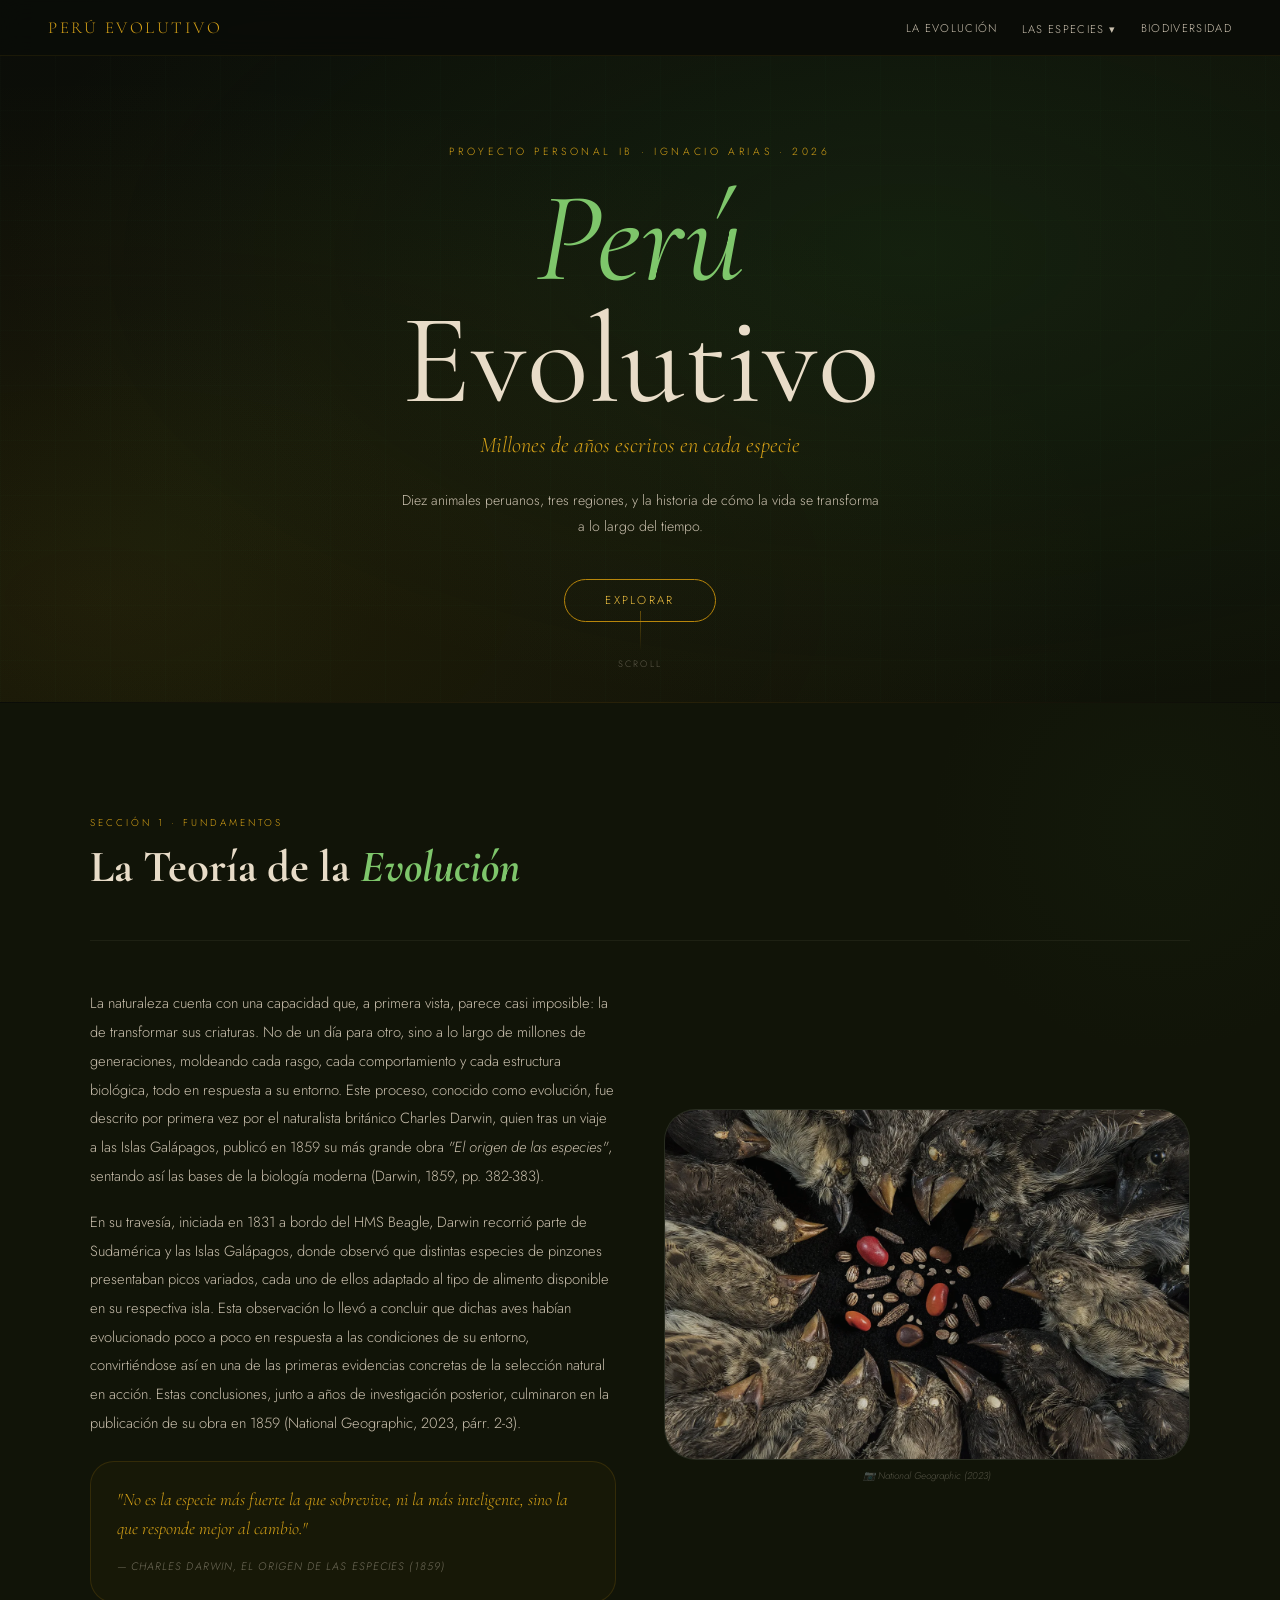
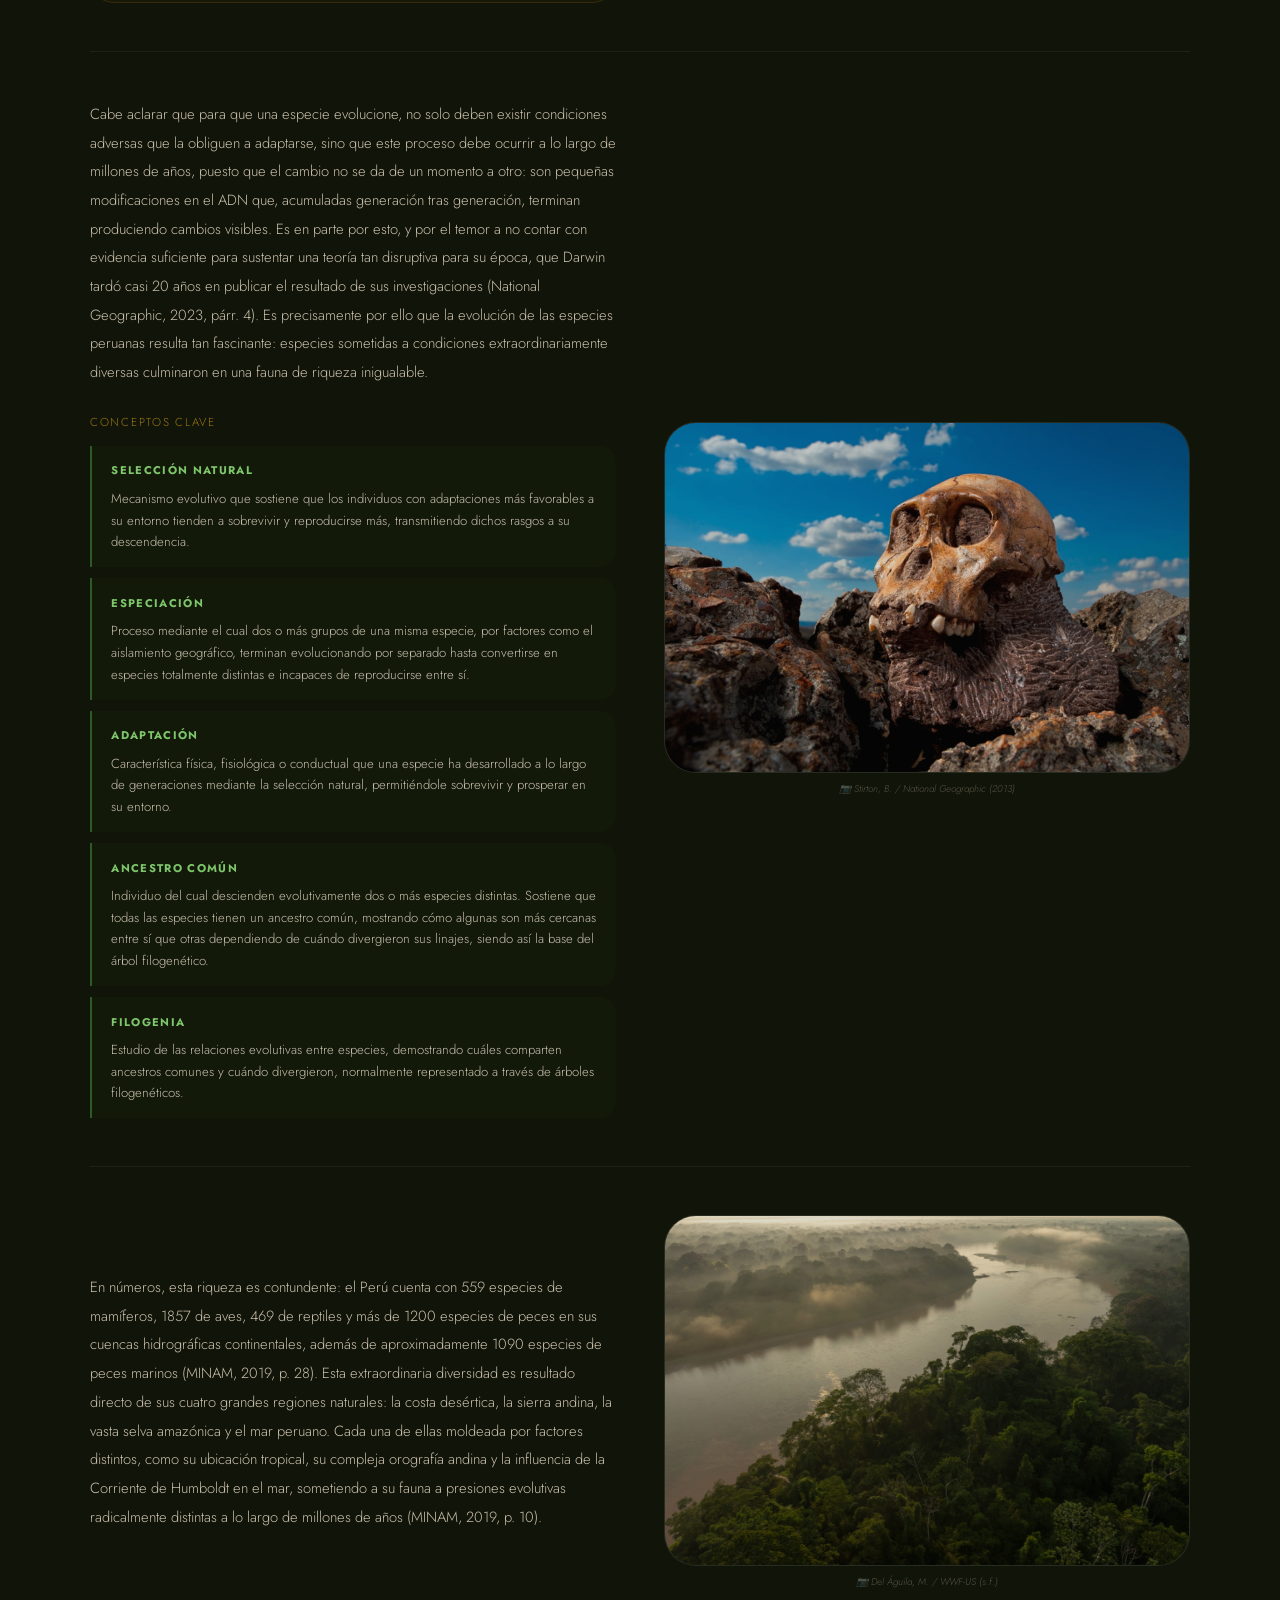
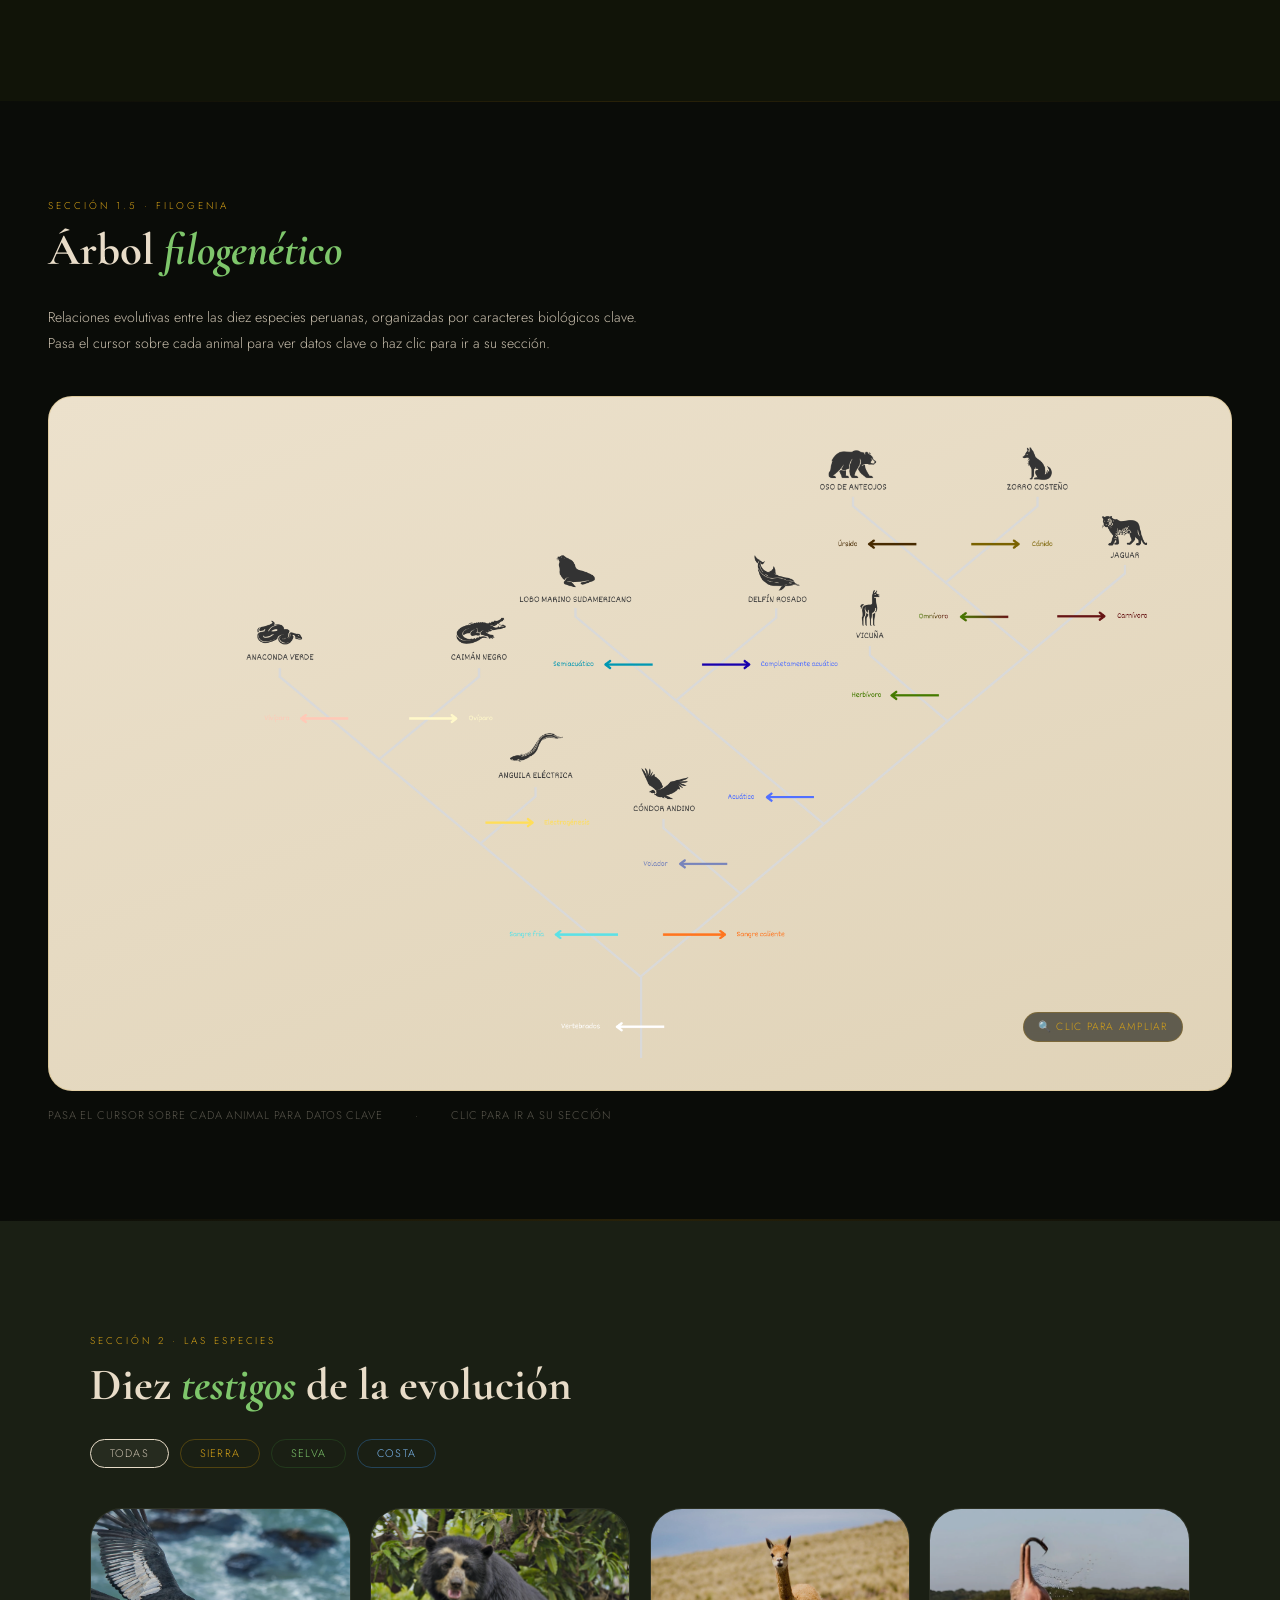
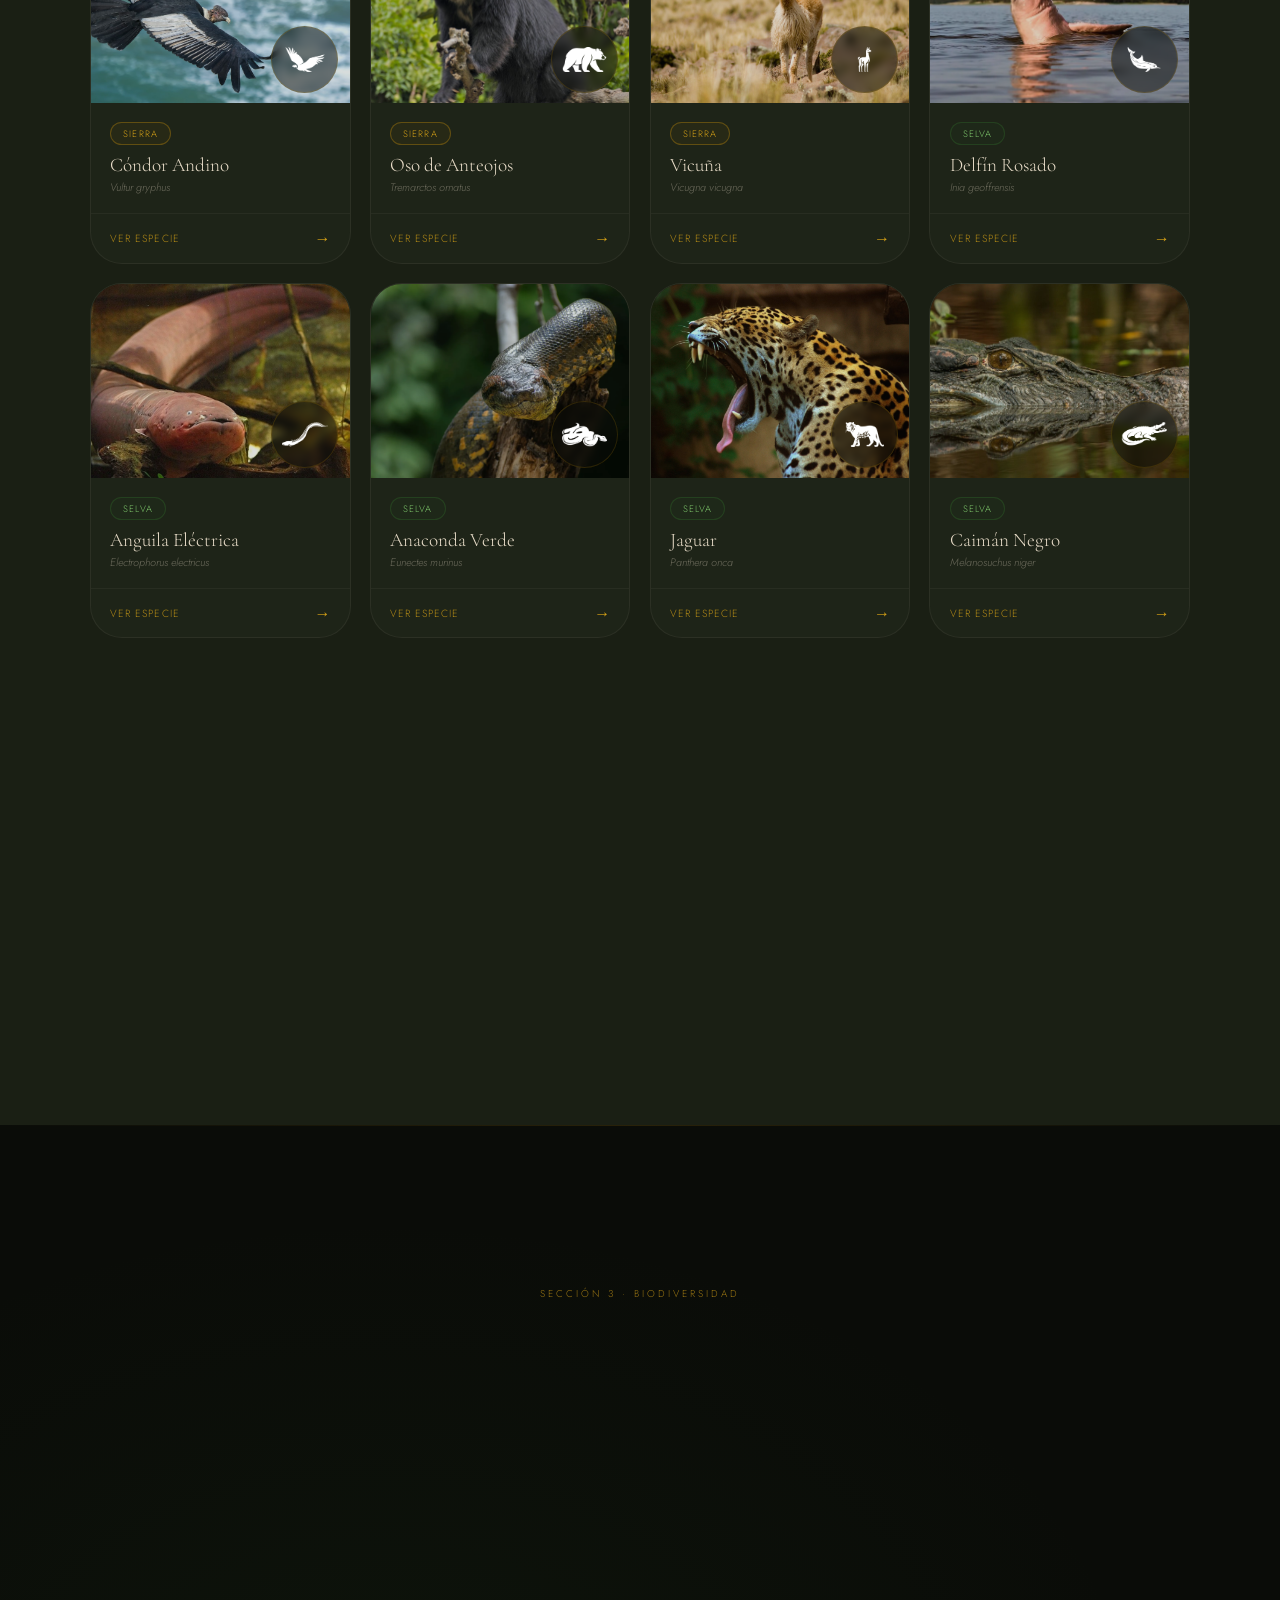
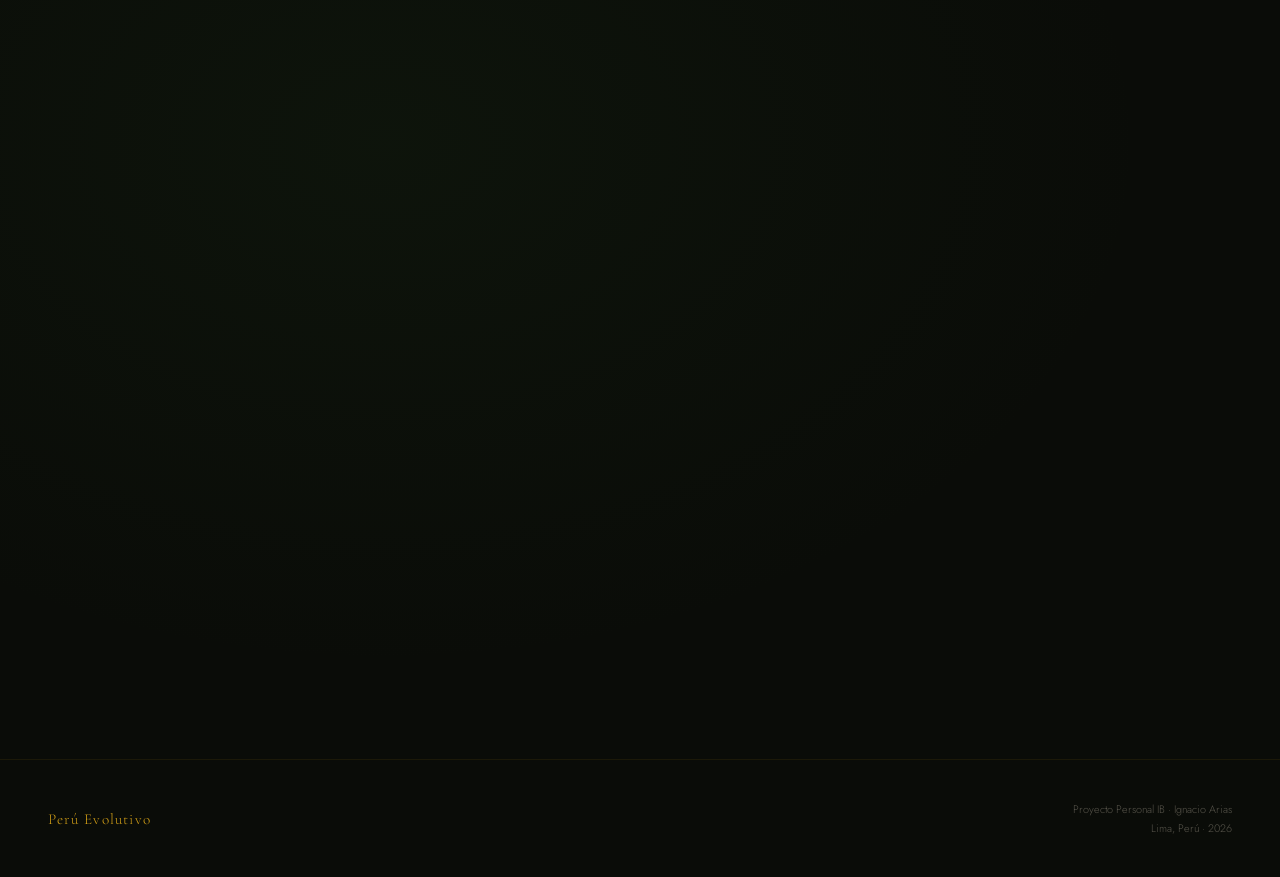
==== index.html @ b7250983 "Add files via upload" ====
<!DOCTYPE html>
<html lang="es">
<head>
<meta charset="UTF-8">
<meta name="viewport" content="width=device-width, initial-scale=1.0">
<title>Perú Evolutivo</title>
<link href="https://fonts.googleapis.com/css2?family=Cormorant+Garamond:ital,wght@0,400;0,600;1,400&family=Jost:wght@300;400;500&display=swap" rel="stylesheet">
<link rel="stylesheet" href="style.css">
<style>

/* ── HERO ── */
.hero{min-height:78vh;display:flex;flex-direction:column;align-items:center;justify-content:center;text-align:center;position:relative;overflow:hidden;padding:9rem 2rem 5rem}
.hero-bg-parallax{position:absolute;inset:-20%;background:
  radial-gradient(ellipse at 65% 40%,rgba(45,90,39,0.22) 0%,transparent 55%),
  radial-gradient(ellipse at 20% 75%,rgba(184,134,11,0.1) 0%,transparent 50%),
  linear-gradient(160deg,var(--negro) 0%,var(--carbon) 100%)}
.hero-grid{position:absolute;inset:0;background-image:linear-gradient(rgba(45,90,39,0.04) 1px,transparent 1px),linear-gradient(90deg,rgba(45,90,39,0.04) 1px,transparent 1px);background-size:55px 55px}
/* Blob decorativo */
.hero-blob{position:absolute;bottom:-5rem;left:-5rem;width:500px;height:500px;background:radial-gradient(circle,rgba(45,90,39,0.07),transparent 65%);border-radius:50%;pointer-events:none}
.hero-eyebrow{position:relative;font-size:0.65rem;letter-spacing:0.35em;text-transform:uppercase;color:var(--dorado-claro);margin-bottom:1.2rem;opacity:0;animation:heroFadeUp 0.9s 0.2s cubic-bezier(.16,1,.3,1) forwards}
.hero-title{position:relative;font-family:'Cormorant Garamond',serif;font-size:clamp(4rem,10vw,8rem);line-height:0.95;color:var(--crema);margin-bottom:0.6rem;font-weight:400;opacity:0;animation:heroFadeUp 0.9s 0.35s cubic-bezier(.16,1,.3,1) forwards}
.hero-title em{color:var(--verde-brillo);font-style:italic}
.hero-subtitle{position:relative;font-family:'Cormorant Garamond',serif;font-size:clamp(1rem,2vw,1.4rem);color:var(--dorado-claro);font-style:italic;margin-bottom:1.8rem;opacity:0;animation:heroFadeUp 0.9s 0.5s cubic-bezier(.16,1,.3,1) forwards}
.hero-desc{position:relative;max-width:480px;font-size:0.88rem;line-height:1.85;color:var(--humo);margin-bottom:2.5rem;opacity:0;animation:heroFadeUp 0.9s 0.65s cubic-bezier(.16,1,.3,1) forwards}
.hero-cta{position:relative;display:inline-block;padding:0.8rem 2.5rem;border:1px solid var(--dorado);color:var(--dorado-brillo);font-size:0.72rem;letter-spacing:0.2em;text-transform:uppercase;background:transparent;transition:all 0.4s cubic-bezier(.16,1,.3,1);text-decoration:none;border-radius:var(--r-pill);opacity:0;animation:heroFadeUp 0.9s 0.8s cubic-bezier(.16,1,.3,1) forwards}
.hero-cta:hover{background:rgba(184,134,11,0.12);border-color:var(--dorado-brillo);transform:translateY(-2px)}
/* Scroll indicator */
.hero-scroll{position:absolute;bottom:2rem;left:0;right:0;display:flex;flex-direction:column;align-items:center;gap:0.4rem;opacity:0;animation:heroFadeUp 1s 1.2s ease forwards}
.hero-scroll span{font-size:0.58rem;letter-spacing:0.25em;text-transform:uppercase;color:var(--humo);opacity:0.4}
.scroll-line{width:1px;height:40px;background:linear-gradient(to bottom,rgba(184,134,11,0.5),transparent);animation:scrollPulse 2s 1.5s ease-in-out infinite}
@keyframes heroFadeUp{from{opacity:0;transform:translateY(24px)}to{opacity:1;transform:none}}
@keyframes scrollPulse{0%,100%{opacity:0.4;transform:scaleY(1)}50%{opacity:1;transform:scaleY(1.1)}}

/* ── SECCIÓN EVOLUCIÓN ── */
#evolucion{background:var(--carbon);padding:7rem 3rem;position:relative;overflow:hidden}
#evolucion::before{content:'';position:absolute;right:-8rem;top:-8rem;width:500px;height:500px;background:radial-gradient(circle,rgba(45,90,39,0.07),transparent 65%);border-radius:50%;pointer-events:none}
.evolucion-inner{max-width:1100px;margin:0 auto;position:relative;z-index:1}
.evolucion-grid{display:grid;grid-template-columns:1fr 1fr;gap:5rem;align-items:start;margin-top:1rem}
.intro-body{font-size:0.92rem;line-height:1.95;color:var(--humo)}
.intro-body p+p{margin-top:1.1rem}
.intro-body strong{color:var(--crema);font-weight:500}
.intro-cite{font-size:0.72rem;color:var(--humo);opacity:0.4;margin-top:0.4rem;font-style:italic}
.concept-cards{display:flex;flex-direction:column;gap:0.7rem}
.concept-card{border-left:2px solid var(--verde);padding:0.9rem 1.2rem;background:rgba(45,90,39,0.07);border-radius:0 var(--r-md) var(--r-md) 0;transition:background 0.3s,border-color 0.3s}
.concept-card:hover{background:rgba(45,90,39,0.13);border-color:var(--verde-claro)}
.concept-card h4{font-size:0.7rem;letter-spacing:0.12em;text-transform:uppercase;color:var(--verde-brillo);margin-bottom:0.35rem}
.concept-card p{font-size:0.82rem;line-height:1.65;color:var(--humo)}
.darwin-quote{margin-top:2rem;padding:1.4rem 1.6rem;border:1px solid rgba(184,134,11,0.18);background:rgba(184,134,11,0.04);border-radius:var(--r-lg)}
.darwin-quote blockquote{font-family:'Cormorant Garamond',serif;font-size:1.1rem;font-style:italic;color:var(--dorado-claro);line-height:1.65;margin-bottom:0.5rem}
.darwin-quote cite{font-size:0.68rem;letter-spacing:0.1em;text-transform:uppercase;color:var(--humo);opacity:0.5}
/* Párrafos con imagen intercalada */
.parr-img-row{display:grid;grid-template-columns:1fr 1fr;gap:3rem;align-items:center;margin-top:3rem;padding-top:3rem;border-top:1px solid rgba(201,191,173,0.07)}
.parr-img-row.reverse{direction:rtl}
.parr-img-row.reverse>*{direction:ltr}
.parr-img-block{width:100%;aspect-ratio:3/2;border-radius:var(--r-xl);overflow:hidden;background:var(--oscuro);display:flex;align-items:center;justify-content:center;border:1px solid rgba(201,191,173,0.08)}
.parr-img-block img{width:100%;height:100%;object-fit:cover;opacity:0.85;transition:transform 0.6s cubic-bezier(.16,1,.3,1)}
.parr-img-block:hover img{transform:scale(1.03)}
.parr-img-placeholder{text-align:center;padding:1rem}
.parr-img-placeholder span{font-size:2.5rem;opacity:0.2;display:block;margin-bottom:0.4rem}
.parr-img-placeholder p{font-size:0.6rem;letter-spacing:0.1em;text-transform:uppercase;color:var(--humo);opacity:0.2}
.parr-img-caption{font-size:0.62rem;color:var(--humo);opacity:0.35;margin-top:0.5rem;font-style:italic;text-align:center}

/* ── ÍNDICE ANIMALES ── */
#animales{background:var(--oscuro);padding:7rem 3rem}
.animales-inner{max-width:1100px;margin:0 auto}
.region-pills{display:flex;gap:0.7rem;margin-bottom:2.5rem;flex-wrap:wrap}
.pill{padding:0.35rem 1.2rem;font-size:0.68rem;letter-spacing:0.1em;text-transform:uppercase;cursor:pointer;border:1px solid;transition:all 0.3s cubic-bezier(.16,1,.3,1);background:transparent;border-radius:var(--r-pill)}
.pill-sierra{border-color:rgba(184,134,11,0.35);color:var(--dorado-claro)}
.pill-sierra.active,.pill-sierra:hover{background:rgba(184,134,11,0.12);border-color:var(--dorado)}
.pill-selva{border-color:rgba(45,90,39,0.45);color:var(--verde-brillo)}
.pill-selva.active,.pill-selva:hover{background:rgba(45,90,39,0.18);border-color:var(--verde-claro)}
.pill-costa{border-color:rgba(55,138,221,0.35);color:#7bb8f0}
.pill-costa.active,.pill-costa:hover{background:rgba(55,138,221,0.1);border-color:#378add}
.pill-all{border-color:rgba(201,191,173,0.25);color:var(--humo)}
.pill-all.active,.pill-all:hover{background:rgba(201,191,173,0.07);border-color:var(--crema)}
.animales-grid{display:grid;grid-template-columns:repeat(auto-fill,minmax(240px,1fr));gap:1.2rem}
.animal-card{background:var(--medio);border:1px solid rgba(201,191,173,0.08);transition:all 0.4s cubic-bezier(.16,1,.3,1);text-decoration:none;display:flex;flex-direction:column;border-radius:var(--r-xl);overflow:hidden}
.animal-card:hover{border-color:rgba(184,134,11,0.35);transform:translateY(-5px);box-shadow:0 16px 40px rgba(0,0,0,0.35)}
.animal-card.hidden{display:none}
.ac-img{width:100%;aspect-ratio:4/3;overflow:hidden;background:var(--oscuro);display:flex;align-items:center;justify-content:center;position:relative;cursor:zoom-in}
.ac-img>img:first-child{width:100%;height:100%;object-fit:cover;opacity:0.85;transition:opacity 0.4s,transform 0.6s cubic-bezier(.16,1,.3,1)}
.animal-card:hover .ac-img>img:first-child{opacity:1;transform:scale(1.04)}
/* Placeholder cuando no hay foto: icono centrado grande */
.ac-img-placeholder{display:none;width:100%;height:100%;align-items:center;justify-content:center;background:var(--oscuro)}
.ac-icon-solo{width:55%;height:55%;object-fit:contain;mix-blend-mode:screen;filter:brightness(0.85);transition:transform 0.3s}
.animal-card:hover .ac-icon-solo{transform:scale(1.08)}
/* Badge icono esquina inferior derecha sobre la foto */
.ac-icon-overlay{position:absolute;bottom:0.6rem;right:0.7rem;width:26%;aspect-ratio:1;display:flex;align-items:center;justify-content:center;background:rgba(10,12,8,0.5);border-radius:50%;backdrop-filter:blur(4px);border:1px solid rgba(184,134,11,0.2);transition:all 0.3s;pointer-events:none}
.animal-card:hover .ac-icon-overlay{border-color:rgba(184,134,11,0.5);background:rgba(10,12,8,0.7)}
.ac-icon-badge{width:70%;height:70%;object-fit:contain;mix-blend-mode:screen;filter:brightness(1.1)}

/* LIGHTBOX */
.lightbox{display:none;position:fixed;inset:0;z-index:500;background:rgba(5,7,3,0.95);align-items:center;justify-content:center;flex-direction:column;gap:1rem;cursor:zoom-out}
.lightbox.open{display:flex}
.lightbox img{max-width:90vw;max-height:80vh;object-fit:contain;border-radius:var(--r-lg)}
.lightbox-caption{font-size:0.8rem;letter-spacing:0.12em;text-transform:uppercase;color:var(--humo);opacity:0.5}
.lightbox-close{position:absolute;top:1.5rem;right:2rem;font-size:2rem;color:var(--humo);opacity:0.4;cursor:pointer;background:none;border:none;transition:opacity 0.2s}
.lightbox-close:hover{opacity:1}
.ac-body{padding:1.1rem 1.2rem;flex:1}
.ac-nombre{font-family:'Cormorant Garamond',serif;font-size:1.2rem;color:var(--crema);margin-bottom:0.12rem;margin-top:0.5rem}
.ac-sci{font-size:0.68rem;font-style:italic;color:var(--humo);opacity:0.45}
.ac-footer{padding:0.8rem 1.2rem;border-top:1px solid rgba(201,191,173,0.06);display:flex;justify-content:space-between;align-items:center}
.ac-link{font-size:0.65rem;letter-spacing:0.1em;text-transform:uppercase;color:var(--dorado-claro);opacity:0.8}
.ac-arrow{color:var(--dorado-claro);transition:transform 0.3s cubic-bezier(.16,1,.3,1)}
.animal-card:hover .ac-arrow{transform:translateX(5px)}

/* ── CONCIENTIZACIÓN ── */
#conciencia{background:var(--negro);padding:8rem 3rem;position:relative;overflow:hidden}
#conciencia::before{content:'';position:absolute;inset:0;background:radial-gradient(ellipse at 30% 50%,rgba(45,90,39,0.1),transparent 60%)}
.conciencia-inner{max-width:900px;margin:0 auto;text-align:center;position:relative;z-index:1}
.stat-row{display:grid;grid-template-columns:repeat(3,1fr);gap:1.2rem;margin:3rem 0}
.stat-box{padding:2rem 1rem;border:1px solid rgba(201,191,173,0.09);border-radius:var(--r-xl);background:rgba(255,255,255,0.02);transition:border-color 0.3s,background 0.3s}
.stat-box:hover{border-color:rgba(184,134,11,0.25);background:rgba(184,134,11,0.04)}
.stat-num{font-family:'Cormorant Garamond',serif;font-size:3rem;color:var(--dorado-brillo);line-height:1}
.stat-label{font-size:0.7rem;letter-spacing:0.07em;text-transform:uppercase;color:var(--humo);margin-top:0.5rem;opacity:0.6;line-height:1.55}
.conciencia-body{font-size:0.9rem;line-height:1.9;color:var(--humo);max-width:650px;margin:0 auto}
.conciencia-body p+p{margin-top:1rem}
.amenaza-list{display:grid;grid-template-columns:1fr 1fr;gap:0.8rem;margin:2.5rem auto;max-width:680px;text-align:left}
.amenaza-item{display:flex;gap:0.8rem;align-items:flex-start;padding:1rem 1.1rem;border:1px solid rgba(201,191,173,0.08);background:rgba(201,191,173,0.02);border-radius:var(--r-lg);transition:border-color 0.3s,background 0.3s}
.amenaza-item:hover{border-color:rgba(201,191,173,0.15);background:rgba(201,191,173,0.04)}
.amenaza-icon{font-size:1.2rem;flex-shrink:0;margin-top:2px}
.amenaza-text{font-size:0.8rem;color:var(--humo);line-height:1.55}
.amenaza-text strong{color:var(--crema);font-weight:500;display:block;margin-bottom:0.2rem}

@media(max-width:768px){
  #evolucion,#animales,#conciencia{padding:4.5rem 1.5rem}
  .evolucion-grid{grid-template-columns:1fr;gap:2.5rem}
  .parr-img-row{grid-template-columns:1fr;gap:2rem}
  .parr-img-row.reverse{direction:ltr}
  .stat-row,.amenaza-list{grid-template-columns:1fr}
}
</style>
</head>
<body>

<nav>
  <a class="nav-logo" href="index.html">Perú Evolutivo</a>
  <div class="nav-links">
    <a href="#evolucion">La Evolución</a>
    <div class="nav-dropdown">
      <button class="nav-dropdown-btn">Las Especies ▾</button>
      <div class="dropdown-menu">
        <div class="dropdown-region">Sierra</div>
        <a href="condor.html">🦅 Cóndor Andino</a>
        <a href="oso.html">🐻 Oso de Anteojos</a>
        <a href="vicuna.html">🦙 Vicuña</a>
        <div class="dropdown-sep"></div>
        <div class="dropdown-region">Selva</div>
        <a href="delfin.html">🐬 Delfín Rosado</a>
        <a href="pez.html">⚡ Pez Eléctrico</a>
        <a href="anaconda.html">🐍 Anaconda</a>
        <a href="jaguar.html">🐆 Jaguar</a>
        <a href="caiman.html">🐊 Caimán Negro</a>
        <div class="dropdown-sep"></div>
        <div class="dropdown-region">Costa</div>
        <a href="leon.html">🦭 León Marino</a>
        <a href="zorro.html">🦊 Zorro Costeño</a>
      </div>
    </div>
    <a href="#conciencia">Biodiversidad</a>
  </div>
</nav>

<!-- HERO -->
<section class="hero">
  <div class="hero-bg-parallax"></div>
  <div class="hero-grid"></div>
  <div class="hero-blob"></div>
  <p class="hero-eyebrow">Proyecto Personal IB · Ignacio Arias · 2026</p>
  <h1 class="hero-title"><em>Perú</em><br>Evolutivo</h1>
  <p class="hero-subtitle">Millones de años escritos en cada especie</p>
  <p class="hero-desc">Diez animales peruanos, tres regiones, y la historia de cómo la vida se transforma a lo largo del tiempo.</p>
  <a class="hero-cta" href="#evolucion">Explorar</a>
  <div class="hero-scroll">
    <div class="scroll-line"></div>
    <span>Scroll</span>
  </div>
</section>

<div class="divider"></div>

<!-- LA EVOLUCIÓN -->
<section id="evolucion">
  <div class="evolucion-inner">
    <p class="section-tag reveal">Sección 1 · Fundamentos</p>
    <h2 class="section-title reveal d1">La Teoría de la <em>Evolución</em></h2>

    <!-- PÁRRAFOS 1 y 2 + imagen Darwin/Galápagos -->
    <div class="parr-img-row reveal d2">
      <div class="intro-body">
        <p>La naturaleza cuenta con una capacidad que, a primera vista, parece casi imposible: la de transformar sus criaturas. No de un día para otro, sino a lo largo de millones de generaciones, moldeando cada rasgo, cada comportamiento y cada estructura biológica, todo en respuesta a su entorno. Este proceso, conocido como evolución, fue descrito por primera vez por el naturalista británico Charles Darwin, quien tras un viaje a las Islas Galápagos, publicó en 1859 su más grande obra <em>"El origen de las especies"</em>, sentando así las bases de la biología moderna (Darwin, 1859, pp. 382-383).</p>
        <p>En su travesía, iniciada en 1831 a bordo del HMS Beagle, Darwin recorrió parte de Sudamérica y las Islas Galápagos, donde observó que distintas especies de pinzones presentaban picos variados, cada uno de ellos adaptado al tipo de alimento disponible en su respectiva isla. Esta observación lo llevó a concluir que dichas aves habían evolucionado poco a poco en respuesta a las condiciones de su entorno, convirtiéndose así en una de las primeras evidencias concretas de la selección natural en acción. Estas conclusiones, junto a años de investigación posterior, culminaron en la publicación de su obra en 1859 (National Geographic, 2023, párr. 2-3).</p>
        <div class="darwin-quote" style="margin-top:1.5rem">
          <blockquote>"No es la especie más fuerte la que sobrevive, ni la más inteligente, sino la que responde mejor al cambio."</blockquote>
          <cite>— Charles Darwin, El origen de las especies (1859)</cite>
        </div>
      </div>
      <!-- FOTO: reemplaza img/darwin-galapagos.jpg con tu imagen -->
      <div>
        <div class="parr-img-block">
          <img src="img/darwin-galapagos.jpg" alt="Darwin y las Galápagos" onerror="this.style.display='none';this.nextElementSibling.style.display='block'">
          <div class="parr-img-placeholder" style="display:none">
            <span>🐦</span>
            <p>Foto · img/darwin-galapagos.jpg</p>
            <p style="margin-top:0.3rem;font-size:0.55rem;opacity:0.5">Sugerencia: pinzones de Galápagos o retrato de Darwin</p>
          </div>
        </div>
        <p class="parr-img-caption">📷 National Geographic (2023)</p>
      </div>
    </div>

    <!-- PÁRRAFO 3 + imagen tiempo geológico + conceptos clave -->
    <div class="parr-img-row reverse reveal d1">
      <div>
        <div class="parr-img-block">
          <img src="img/tiempo-geologico.jpg" alt="Tiempo geológico" onerror="this.style.display='none';this.nextElementSibling.style.display='block'">
          <div class="parr-img-placeholder" style="display:none">
            <span>🌋</span>
            <p>Foto · img/tiempo-geologico.jpg</p>
          </div>
        </div>
        <p class="parr-img-caption">📷 Stirton, B. / National Geographic (2013)</p>
      </div>
      <div class="intro-body">
        <p>Cabe aclarar que para que una especie evolucione, no solo deben existir condiciones adversas que la obliguen a adaptarse, sino que este proceso debe ocurrir a lo largo de millones de años, puesto que el cambio no se da de un momento a otro: son pequeñas modificaciones en el ADN que, acumuladas generación tras generación, terminan produciendo cambios visibles. Es en parte por esto, y por el temor a no contar con evidencia suficiente para sustentar una teoría tan disruptiva para su época, que Darwin tardó casi 20 años en publicar el resultado de sus investigaciones (National Geographic, 2023, párr. 4). Es precisamente por ello que la evolución de las especies peruanas resulta tan fascinante: especies sometidas a condiciones extraordinariamente diversas culminaron en una fauna de riqueza inigualable.</p>
        <p style="margin-top:1.5rem;font-size:0.72rem;letter-spacing:0.15em;text-transform:uppercase;color:var(--dorado-claro);opacity:0.7">Conceptos clave</p>
        <div class="concept-cards" style="margin-top:0.8rem">
          <div class="concept-card"><h4>Selección Natural</h4><p>Mecanismo evolutivo que sostiene que los individuos con adaptaciones más favorables a su entorno tienden a sobrevivir y reproducirse más, transmitiendo dichos rasgos a su descendencia.</p></div>
          <div class="concept-card"><h4>Especiación</h4><p>Proceso mediante el cual dos o más grupos de una misma especie, por factores como el aislamiento geográfico, terminan evolucionando por separado hasta convertirse en especies totalmente distintas e incapaces de reproducirse entre sí.</p></div>
          <div class="concept-card"><h4>Adaptación</h4><p>Característica física, fisiológica o conductual que una especie ha desarrollado a lo largo de generaciones mediante la selección natural, permitiéndole sobrevivir y prosperar en su entorno.</p></div>
          <div class="concept-card"><h4>Ancestro Común</h4><p>Individuo del cual descienden evolutivamente dos o más especies distintas. Sostiene que todas las especies tienen un ancestro común, mostrando cómo algunas son más cercanas entre sí que otras dependiendo de cuándo divergieron sus linajes, siendo así la base del árbol filogenético.</p></div>
          <div class="concept-card"><h4>Filogenia</h4><p>Estudio de las relaciones evolutivas entre especies, demostrando cuáles comparten ancestros comunes y cuándo divergieron, normalmente representado a través de árboles filogenéticos.</p></div>
        </div>
      </div>
    </div>

    <!-- PÁRRAFO 4 + imagen Perú biodiversidad -->
    <div class="parr-img-row reveal d2">
      <div class="intro-body">
        <p>En números, esta riqueza es contundente: el Perú cuenta con 559 especies de mamíferos, 1857 de aves, 469 de reptiles y más de 1200 especies de peces en sus cuencas hidrográficas continentales, además de aproximadamente 1090 especies de peces marinos (MINAM, 2019, p. 28). Esta extraordinaria diversidad es resultado directo de sus cuatro grandes regiones naturales: la costa desértica, la sierra andina, la vasta selva amazónica y el mar peruano. Cada una de ellas moldeada por factores distintos, como su ubicación tropical, su compleja orografía andina y la influencia de la Corriente de Humboldt en el mar, sometiendo a su fauna a presiones evolutivas radicalmente distintas a lo largo de millones de años (MINAM, 2019, p. 10).</p>
      </div>
      <div>
        <div class="parr-img-block">
          <img src="img/peru-biodiversidad.jpg" alt="Biodiversidad peruana" onerror="this.style.display='none';this.nextElementSibling.style.display='block'">
          <div class="parr-img-placeholder" style="display:none">
            <span>🌿</span>
            <p>Foto · img/peru-biodiversidad.jpg</p>
          </div>
        </div>
        <p class="parr-img-caption">📷 Del Águila, M. / WWF-US (s.f.)</p>
      </div>
    </div>

  </div>
</section>

<div class="divider"></div>


<!-- ÁRBOL FILOGENÉTICO -->
<section id="filogenia" style="background:var(--negro);padding:6rem 3rem">
  <div style="max-width:1200px;margin:0 auto">
    <p class="section-tag reveal">Sección 1.5 · Filogenia</p>
    <h2 class="section-title reveal d1">Árbol <em>filogenético</em></h2>
    <p class="reveal d2" style="font-size:0.88rem;line-height:1.85;color:var(--humo);max-width:600px;margin-bottom:2.5rem">Relaciones evolutivas entre las diez especies peruanas, organizadas por caracteres biológicos clave. Pasa el cursor sobre cada animal para ver datos clave o haz clic para ir a su sección.</p>
    <div class="reveal d3" style="width:100%;border-radius:1.5rem;overflow:hidden;border:1px solid rgba(184,134,11,0.2);cursor:zoom-in;background:linear-gradient(160deg,#ece1cc 0%,#e0d3b8 100%);padding:2rem" onclick="abrirArbol()">
    <div style="position:relative;width:100%">
      <img id="arbol-img" src="img/arbol-filogenetico.png" alt="Árbol filogenético de 10 animales peruanos" style="width:100%;display:block">
      <!-- HOTSPOTS — recalibrados sobre img/arbol-filogenetico.png (1920x1080) -->
      <a href="anaconda.html" class="arbol-spot" style="left:17.5%;top:32.6%;transform:translate(-50%,-50%)" data-tip="🐍 Anaconda verde — Vivípara, inusual para reptiles. La serpiente más pesada del mundo." onclick="event.stopPropagation()"></a>
      <a href="caiman.html" class="arbol-spot" style="left:35.5%;top:32.1%;transform:translate(-50%,-50%)" data-tip="🐊 Caimán negro — Ovíparo. El mayor depredador amazónico. Plan corporal sin cambios en 80 millones de años." onclick="event.stopPropagation()"></a>
      <a href="pez.html" class="arbol-spot" style="left:40.5%;top:50.7%;transform:translate(-50%,-50%)" data-tip="⚡ Anguila eléctrica — Electrogenesis. Genera hasta 860V. Ejemplo icónico de evolución convergente." onclick="event.stopPropagation()"></a>
      <a href="leon.html" class="arbol-spot" style="left:44.0%;top:22.8%;transform:translate(-50%,-50%)" data-tip="🦭 Lobo marino sudamericano — Semiacuático. Conserva extremidades funcionales en tierra." onclick="event.stopPropagation()"></a>
      <a href="condor.html" class="arbol-spot" style="left:52.0%;top:56.6%;transform:translate(-50%,-50%)" data-tip="🦅 Cóndor andino — Volador. El ave no passeriforme de mayor envergadura del mundo. Hasta 3,3m de ala a ala." onclick="event.stopPropagation()"></a>
      <a href="delfin.html" class="arbol-spot" style="left:61.9%;top:23.5%;transform:translate(-50%,-50%)" data-tip="🐬 Delfín rosado — Acuático obligado. El cetáceo de agua dulce más grande. Cuello articulado único entre cetáceos." onclick="event.stopPropagation()"></a>
      <a href="oso.html" class="arbol-spot" style="left:68.8%;top:5.5%;transform:translate(-50%,-50%)" data-tip="🐻 Oso de anteojos — Omnívoro, Ursidae. El único oso nativo de Sudamérica. 95% de su dieta es vegetal." onclick="event.stopPropagation()"></a>
      <a href="vicuna.html" class="arbol-spot" style="left:70.6%;top:28.6%;transform:translate(-50%,-50%)" data-tip="🦙 Vicuña — Herbívora. Camélido adaptado a la hipoxia andina. Fibra natural más fina del mundo." onclick="event.stopPropagation()"></a>
      <a href="zorro.html" class="arbol-spot" style="left:85.5%;top:5.9%;transform:translate(-50%,-50%)" data-tip="🦊 Zorro costeño — Omnívoro, Canidae. Endémico del desierto costero peruano." onclick="event.stopPropagation()"></a>
      <a href="jaguar.html" class="arbol-spot" style="left:93.2%;top:16.0%;transform:translate(-50%,-50%)" data-tip="🐆 Jaguar — Carnívoro. El félido más grande de América. Migró desde Asia hace ~1.5 millones de años." onclick="event.stopPropagation()"></a>
      <!-- Botón zoom -->
      <div style="position:absolute;bottom:1rem;right:1rem;background:rgba(10,12,8,0.6);border:1px solid rgba(184,134,11,0.3);border-radius:var(--r-pill);padding:0.4rem 0.9rem;font-size:0.65rem;letter-spacing:0.12em;text-transform:uppercase;color:var(--dorado-claro);backdrop-filter:blur(4px);pointer-events:none">🔍 Clic para ampliar</div>
    </div>
    </div>

    <!-- LIGHTBOX ÁRBOL -->
    <div id="lightbox-arbol" style="display:none;position:fixed;inset:0;z-index:500;background:rgba(5,7,3,0.96);align-items:center;justify-content:center;cursor:zoom-out;flex-direction:column;gap:1rem" onclick="cerrarArbol()">
      <button style="position:absolute;top:1.5rem;right:2rem;font-size:2rem;color:var(--humo);opacity:0.5;cursor:pointer;background:none;border:none;transition:opacity 0.2s" onmouseenter="this.style.opacity=1" onmouseleave="this.style.opacity=0.5" onclick="cerrarArbol()">✕</button>
      <img src="img/arbol-filogenetico.png" alt="Árbol filogenético" style="max-width:95vw;max-height:92vh;object-fit:contain;border-radius:var(--r-lg)">
      <p style="font-size:0.7rem;letter-spacing:0.12em;text-transform:uppercase;color:var(--humo);opacity:0.35">ESC o clic para cerrar</p>
    </div>

    <script>
    function abrirArbol(){
      const lb=document.getElementById('lightbox-arbol');
      lb.style.display='flex';
      document.body.style.overflow='hidden';
    }
    function cerrarArbol(){
      document.getElementById('lightbox-arbol').style.display='none';
      document.body.style.overflow='';
    }
    document.addEventListener('keydown',e=>{ if(e.key==='Escape') cerrarArbol(); });
    </script>
    <div class="reveal" style="display:flex;gap:2rem;margin-top:1rem;flex-wrap:wrap;font-size:0.7rem;letter-spacing:0.08em;text-transform:uppercase;color:var(--humo);opacity:0.4">
      <span>Pasa el cursor sobre cada animal para datos clave</span>
      <span>·</span>
      <span>Clic para ir a su sección</span>
    </div>
  </div>
</section>

<div id="arbol-tip" style="position:fixed;background:var(--carbon);border:1px solid rgba(184,134,11,0.2);border-radius:0.75rem;padding:0.7rem 1rem;font-size:0.8rem;line-height:1.6;color:var(--humo);max-width:240px;pointer-events:none;opacity:0;transition:opacity 0.2s;z-index:200;display:none"></div>

<style>
.arbol-spot{position:absolute;width:5%;aspect-ratio:1;border-radius:50%;background:rgba(184,134,11,0);border:2px solid rgba(184,134,11,0);transition:all 0.3s;cursor:pointer;transform:translate(-50%,-50%)}
.arbol-spot:hover{background:rgba(184,134,11,0.25);border-color:rgba(184,134,11,0.7)}
</style>

<script>
const tip2=document.getElementById('arbol-tip');
document.querySelectorAll('.arbol-spot').forEach(el=>{
  el.addEventListener('mouseenter',e=>{
    tip2.textContent=el.dataset.tip;
    tip2.style.display='block';
    requestAnimationFrame(()=>tip2.style.opacity='1');
  });
  el.addEventListener('mousemove',e=>{
    tip2.style.left=(e.clientX+16)+'px';
    tip2.style.top=(e.clientY-10)+'px';
  });
  el.addEventListener('mouseleave',()=>{
    tip2.style.opacity='0';
    setTimeout(()=>tip2.style.display='none',200);
  });
});
</script>

<div class="divider"></div>

<svg width="100%" viewBox="0 0 680 820" role="img" style="min-width:580px;display:none">
<title>Árbol filogenético de 10 animales peruanos</title>
<desc>Árbol filogenético con líneas diagonales mostrando relaciones evolutivas entre 10 especies peruanas.</desc>
<defs>
<marker id="arr" viewBox="0 0 10 10" refX="8" refY="5" markerWidth="5" markerHeight="5" orient="auto-start-reverse">
<path d="M2 1L8 5L2 9" fill="none" stroke="context-stroke" stroke-width="1.5" stroke-linecap="round" stroke-linejoin="round"/>
</marker>
</defs>

<!-- Raíz -->
<g style="cursor:pointer">
  <rect x="20" y="385" width="100" height="44" rx="8" fill="rgba(45,90,39,0.3)" stroke="rgba(126,198,107,0.5)" stroke-width="0.5"/>
  <text x="70" y="407" text-anchor="middle" dominant-baseline="central" font-size="13" font-weight="500" fill="#7ec66b">Vertebrados</text>
</g>

<line x1="120" y1="407" x2="165" y2="407" stroke="rgba(201,191,173,0.25)" stroke-width="1" fill="none"/>
<line x1="165" y1="200" x2="165" y2="620" stroke="rgba(201,191,173,0.25)" stroke-width="1" fill="none"/>

<!-- SANGRE FRÍA -->
<line x1="165" y1="407" x2="230" y2="200" stroke="rgba(201,191,173,0.25)" stroke-width="1" fill="none"/>
<g style="cursor:pointer">
  <rect x="230" y="178" width="100" height="44" rx="8" fill="rgba(55,138,221,0.15)" stroke="rgba(55,138,221,0.4)" stroke-width="0.5"/>
  <text x="280" y="200" text-anchor="middle" dominant-baseline="central" font-size="12" fill="#7bb8f0">Sangre fría</text>
</g>

<line x1="330" y1="200" x2="385" y2="200" stroke="rgba(201,191,173,0.25)" stroke-width="1" fill="none"/>
<line x1="385" y1="120" x2="385" y2="280" stroke="rgba(201,191,173,0.25)" stroke-width="1" fill="none"/>

<!-- Pez eléctrico -->
<line x1="385" y1="200" x2="440" y2="120" stroke="rgba(201,191,173,0.25)" stroke-width="1" fill="none"/>
<g style="cursor:pointer">
  <rect x="440" y="98" width="108" height="44" rx="8" fill="rgba(184,134,11,0.15)" stroke="rgba(184,134,11,0.4)" stroke-width="0.5"/>
  <text x="494" y="113" text-anchor="middle" dominant-baseline="central" font-size="11" fill="#d4a017">Electrogenesis</text>
  <text x="494" y="129" text-anchor="middle" dominant-baseline="central" font-size="10" fill="rgba(201,191,173,0.5)">Pez electrico</text>
</g>

<!-- Caimán + Anaconda -->
<line x1="385" y1="200" x2="440" y2="270" stroke="rgba(201,191,173,0.25)" stroke-width="1" fill="none"/>
<g style="cursor:pointer">
  <rect x="440" y="248" width="86" height="44" rx="8" fill="rgba(184,134,11,0.1)" stroke="rgba(184,134,11,0.3)" stroke-width="0.5"/>
  <text x="483" y="270" text-anchor="middle" dominant-baseline="central" font-size="12" fill="#d4a017">Carnivoro</text>
</g>

<line x1="526" y1="270" x2="570" y2="270" stroke="rgba(201,191,173,0.25)" stroke-width="1" fill="none"/>
<line x1="570" y1="220" x2="570" y2="320" stroke="rgba(201,191,173,0.25)" stroke-width="1" fill="none"/>

<line x1="570" y1="270" x2="600" y2="220" stroke="rgba(201,191,173,0.25)" stroke-width="1" fill="none"/>
<g onclick="sendPrompt('Cuéntame más sobre la anaconda verde y su evolución')" style="cursor:pointer">
  <rect x="572" y="198" width="96" height="44" rx="8" fill="rgba(45,90,39,0.25)" stroke="rgba(126,198,107,0.4)" stroke-width="0.5"/>
  <text x="620" y="213" text-anchor="middle" dominant-baseline="central" font-size="12" font-weight="500" fill="#7ec66b">Anaconda</text>
  <text x="620" y="229" text-anchor="middle" dominant-baseline="central" font-size="10" fill="rgba(126,198,107,0.6)">Vivipara · Selva</text>
</g>

<line x1="570" y1="270" x2="600" y2="320" stroke="rgba(201,191,173,0.25)" stroke-width="1" fill="none"/>
<g onclick="sendPrompt('Cuéntame más sobre el caimán negro y su evolución')" style="cursor:pointer">
  <rect x="572" y="298" width="96" height="44" rx="8" fill="rgba(45,90,39,0.25)" stroke="rgba(126,198,107,0.4)" stroke-width="0.5"/>
  <text x="620" y="313" text-anchor="middle" dominant-baseline="central" font-size="12" font-weight="500" fill="#7ec66b">Caiman negro</text>
  <text x="620" y="329" text-anchor="middle" dominant-baseline="central" font-size="10" fill="rgba(126,198,107,0.6)">Oviparo · Selva</text>
</g>

<!-- SANGRE CALIENTE -->
<line x1="165" y1="407" x2="230" y2="620" stroke="rgba(201,191,173,0.25)" stroke-width="1" fill="none"/>
<g style="cursor:pointer">
  <rect x="230" y="598" width="118" height="44" rx="8" fill="rgba(184,134,11,0.15)" stroke="rgba(184,134,11,0.4)" stroke-width="0.5"/>
  <text x="289" y="620" text-anchor="middle" dominant-baseline="central" font-size="12" fill="#d4a017">Sangre caliente</text>
</g>

<line x1="348" y1="620" x2="395" y2="620" stroke="rgba(201,191,173,0.25)" stroke-width="1" fill="none"/>
<line x1="395" y1="520" x2="395" y2="740" stroke="rgba(201,191,173,0.25)" stroke-width="1" fill="none"/>

<!-- Cóndor -->
<line x1="395" y1="620" x2="444" y2="520" stroke="rgba(201,191,173,0.25)" stroke-width="1" fill="none"/>
<g onclick="sendPrompt('Cuéntame más sobre el cóndor andino y su evolución')" style="cursor:pointer">
  <rect x="444" y="498" width="96" height="44" rx="8" fill="rgba(55,138,221,0.2)" stroke="rgba(55,138,221,0.5)" stroke-width="0.5"/>
  <text x="492" y="513" text-anchor="middle" dominant-baseline="central" font-size="12" font-weight="500" fill="#7bb8f0">Condor andino</text>
  <text x="492" y="529" text-anchor="middle" dominant-baseline="central" font-size="10" fill="rgba(123,184,240,0.6)">Vuelo · Sierra</text>
</g>

<!-- Bifurcación acuático / terrestre -->
<line x1="395" y1="620" x2="455" y2="620" stroke="rgba(201,191,173,0.25)" stroke-width="1" fill="none"/>
<line x1="455" y1="570" x2="455" y2="740" stroke="rgba(201,191,173,0.25)" stroke-width="1" fill="none"/>

<!-- León marino -->
<line x1="455" y1="620" x2="508" y2="575" stroke="rgba(201,191,173,0.25)" stroke-width="1" fill="none"/>
<g onclick="sendPrompt('Cuéntame más sobre el león marino y su evolución')" style="cursor:pointer">
  <rect x="508" y="553" width="96" height="44" rx="8" fill="rgba(55,138,221,0.2)" stroke="rgba(55,138,221,0.5)" stroke-width="0.5"/>
  <text x="556" y="568" text-anchor="middle" dominant-baseline="central" font-size="12" font-weight="500" fill="#7bb8f0">Leon marino</text>
  <text x="556" y="584" text-anchor="middle" dominant-baseline="central" font-size="10" fill="rgba(123,184,240,0.6)">Semiacuatico · Costa</text>
</g>

<!-- Delfín -->
<line x1="455" y1="620" x2="508" y2="625" stroke="rgba(201,191,173,0.25)" stroke-width="1" fill="none"/>
<g onclick="sendPrompt('Cuéntame más sobre el delfín rosado y su evolución')" style="cursor:pointer">
  <rect x="508" y="603" width="96" height="44" rx="8" fill="rgba(45,90,39,0.25)" stroke="rgba(126,198,107,0.4)" stroke-width="0.5"/>
  <text x="556" y="618" text-anchor="middle" dominant-baseline="central" font-size="12" font-weight="500" fill="#7ec66b">Delfin rosado</text>
  <text x="556" y="634" text-anchor="middle" dominant-baseline="central" font-size="10" fill="rgba(126,198,107,0.6)">Acuat. obligado · Selva</text>
</g>

<!-- Terrestres -->
<line x1="455" y1="620" x2="508" y2="680" stroke="rgba(201,191,173,0.25)" stroke-width="1" fill="none"/>
<g style="cursor:pointer">
  <rect x="508" y="658" width="80" height="44" rx="8" fill="rgba(184,134,11,0.1)" stroke="rgba(184,134,11,0.3)" stroke-width="0.5"/>
  <text x="548" y="673" text-anchor="middle" dominant-baseline="central" font-size="12" fill="#d4a017">Terrestre</text>
  <text x="548" y="689" text-anchor="middle" dominant-baseline="central" font-size="10" fill="rgba(212,160,23,0.6)">mamifero</text>
</g>

<line x1="588" y1="680" x2="610" y2="680" stroke="rgba(201,191,173,0.25)" stroke-width="1" fill="none"/>
<line x1="610" y1="660" x2="610" y2="780" stroke="rgba(201,191,173,0.25)" stroke-width="1" fill="none"/>

<!-- Jaguar -->
<line x1="610" y1="680" x2="572" y2="660" stroke="rgba(201,191,173,0.25)" stroke-width="1" fill="none"/>
<g onclick="sendPrompt('Cuéntame más sobre el jaguar y su evolución')" style="cursor:pointer">
  <rect x="572" y="638" width="96" height="44" rx="8" fill="rgba(45,90,39,0.25)" stroke="rgba(126,198,107,0.4)" stroke-width="0.5"/>
  <text x="620" y="653" text-anchor="middle" dominant-baseline="central" font-size="12" font-weight="500" fill="#7ec66b">Jaguar</text>
  <text x="620" y="669" text-anchor="middle" dominant-baseline="central" font-size="10" fill="rgba(126,198,107,0.6)">Carnivoro · Selva</text>
</g>

<!-- Oso -->
<line x1="610" y1="680" x2="572" y2="716" stroke="rgba(201,191,173,0.25)" stroke-width="1" fill="none"/>
<g onclick="sendPrompt('Cuéntame más sobre el oso de anteojos y su evolución')" style="cursor:pointer">
  <rect x="572" y="694" width="96" height="44" rx="8" fill="rgba(55,138,221,0.2)" stroke="rgba(55,138,221,0.5)" stroke-width="0.5"/>
  <text x="620" y="709" text-anchor="middle" dominant-baseline="central" font-size="12" font-weight="500" fill="#7bb8f0">Oso anteojos</text>
  <text x="620" y="725" text-anchor="middle" dominant-baseline="central" font-size="10" fill="rgba(123,184,240,0.6)">Ursidae · Sierra</text>
</g>

<!-- Zorro -->
<line x1="610" y1="680" x2="572" y2="750" stroke="rgba(201,191,173,0.25)" stroke-width="1" fill="none"/>
<g onclick="sendPrompt('Cuéntame más sobre el zorro costeño y su evolución')" style="cursor:pointer">
  <rect x="572" y="728" width="96" height="44" rx="8" fill="rgba(55,138,221,0.2)" stroke="rgba(55,138,221,0.5)" stroke-width="0.5"/>
  <text x="620" y="743" text-anchor="middle" dominant-baseline="central" font-size="12" font-weight="500" fill="#7bb8f0">Zorro costeno</text>
  <text x="620" y="759" text-anchor="middle" dominant-baseline="central" font-size="10" fill="rgba(123,184,240,0.6)">Canidae · Costa</text>
</g>

<!-- Vicuña -->
<line x1="610" y1="680" x2="572" y2="780" stroke="rgba(201,191,173,0.25)" stroke-width="1" fill="none"/>
<g onclick="sendPrompt('Cuéntame más sobre la vicuña y su evolución')" style="cursor:pointer">
  <rect x="572" y="758" width="96" height="44" rx="8" fill="rgba(45,90,39,0.25)" stroke="rgba(126,198,107,0.4)" stroke-width="0.5"/>
  <text x="620" y="773" text-anchor="middle" dominant-baseline="central" font-size="12" font-weight="500" fill="#7ec66b">Vicuna</text>
  <text x="620" y="789" text-anchor="middle" dominant-baseline="central" font-size="10" fill="rgba(126,198,107,0.6)">Herbivora · Sierra</text>
</g>

</svg>
    </div>
  </div>
</section>

<div class="divider"></div>

<!-- ÍNDICE ANIMALES -->
<section id="animales">
  <div class="animales-inner">
    <p class="section-tag reveal">Sección 2 · Las Especies</p>
    <h2 class="section-title reveal d1">Diez <em>testigos</em> de la evolución</h2>
    <div class="region-pills reveal d2">
      <div class="pill pill-all active" onclick="filtrar('all',this)">Todas</div>
      <div class="pill pill-sierra" onclick="filtrar('sierra',this)">Sierra</div>
      <div class="pill pill-selva" onclick="filtrar('selva',this)">Selva</div>
      <div class="pill pill-costa" onclick="filtrar('costa',this)">Costa</div>
    </div>
    <div class="animales-grid" id="gridAnimales"></div>
  </div>
</section>

<div class="divider"></div>

<!-- CONCIENTIZACIÓN -->
<section id="conciencia">
  <div class="conciencia-inner">
    <p class="section-tag reveal">Sección 3 · Biodiversidad</p>
    <h2 class="section-title reveal d1">Un legado <em>en riesgo</em></h2>

    <div class="stat-row">
      <div class="stat-box reveal-scale d1">
        <div class="stat-num">84</div>
        <div class="stat-label">de las 117 zonas de vida del mundo presentes en el Perú</div>
      </div>
      <div class="stat-box reveal-scale d2">
        <div class="stat-num">4to</div>
        <div class="stat-label">país con mayor diversidad de mamíferos en el mundo</div>
      </div>
      <div class="stat-box reveal-scale d3">
        <div class="stat-num">1er</div>
        <div class="stat-label">en diversidad de peces de agua dulce en el mundo</div>
      </div>
    </div>

    <div class="conciencia-body reveal d2">
      <p>El Perú es uno de los países con mayor biodiversidad del planeta. Su territorio alberga 84 de las 117 zonas de vida reconocidas en el mundo, es el cuarto país con mayor diversidad de mamíferos y el primero en diversidad de peces de agua dulce. Esta riqueza no es casualidad, sino el resultado de millones de años de adaptación en ecosistemas únicos que van desde las cumbres andinas hasta la profundidad de la Amazonia y las corrientes de su costa (MINAM, 2019, p. 11).</p>
      <p style="margin-top:1rem">No obstante, toda esa historia evolutiva está en peligro. Las especies que tardaron millones de años en adaptarse y diversificarse pueden desaparecer en cuestión de décadas por nuestra culpa. Perder una especie no es simplemente perder un animal, es borrar para siempre un linaje evolutivo único e irrecuperable, una rama auténtica del árbol de la vida que jamás volverá a existir.</p>
    </div>

    <div class="amenaza-list">
      <div class="amenaza-item reveal d1">
        <span class="amenaza-icon">🌳</span>
        <div class="amenaza-text"><strong>Deforestación</strong><span>La tala indiscriminada destruye totalmente los hábitats naturales, eliminando ecosistemas que tardaron millones de años en formarse y obligando a las especies a desplazarse o desaparecer definitivamente.</span></div>
      </div>
      <div class="amenaza-item reveal d2">
        <span class="amenaza-icon">🎯</span>
        <div class="amenaza-text"><strong>Caza furtiva</strong><span>La demanda ilegal de pieles, carne y ejemplares vivos impulsa la caza masiva de especies protegidas como la vicuña, el jaguar y el delfín rosado.</span></div>
      </div>
      <div class="amenaza-item reveal d3">
        <span class="amenaza-icon">🌡️</span>
        <div class="amenaza-text"><strong>Cambio climático</strong><span>El aumento de la temperatura global derrite los glaciares andinos, alterando los ciclos hídricos y desplazando especies fuera de sus rangos naturales.</span></div>
      </div>
      <div class="amenaza-item reveal d4">
        <span class="amenaza-icon">🏭</span>
        <div class="amenaza-text"><strong>Contaminación</strong><span>La minería ilegal vierte mercurio en los ríos amazónicos y la contaminación plástica en la costa amenaza directamente a la fauna marina peruana.</span></div>
      </div>
    </div>
  </div>
</section>

<footer>
  <div class="footer-brand">Perú Evolutivo</div>
  <div class="footer-meta">Proyecto Personal IB · Ignacio Arias<br>Lima, Perú · 2026</div>
</footer>

<script>
const animales=[
  {id:"condor",ext:"jpg",nombre:"Cóndor Andino",sci:"Vultur gryphus",region:"sierra",page:"condor.html"},
  {id:"oso",ext:"jpg",nombre:"Oso de Anteojos",sci:"Tremarctos ornatus",region:"sierra",page:"oso.html"},
  {id:"vicuna",ext:"jpg",nombre:"Vicuña",sci:"Vicugna vicugna",region:"sierra",page:"vicuna.html"},
  {id:"delfin",ext:"webp",nombre:"Delfín Rosado",sci:"Inia geoffrensis",region:"selva",page:"delfin.html"},
  {id:"anguila",ext:"avif",nombre:"Anguila Eléctrica",sci:"Electrophorus electricus",region:"selva",page:"pez.html"},
  {id:"anaconda",ext:"webp",nombre:"Anaconda Verde",sci:"Eunectes murinus",region:"selva",page:"anaconda.html"},
  {id:"jaguar",ext:"jpg",nombre:"Jaguar",sci:"Panthera onca",region:"selva",page:"jaguar.html"},
  {id:"caiman",ext:"jpg",nombre:"Caimán Negro",sci:"Melanosuchus niger",region:"selva",page:"caiman.html"},
  {id:"leon",ext:"avif",nombre:"Lobo Marino Sudamericano",sci:"Otaria flavescens",region:"costa",page:"leon.html"},
  {id:"zorro",ext:"jpg",nombre:"Zorro Costeño",sci:"Lycalopex sechurae",region:"costa",page:"zorro.html"}
];
const regionLabel={sierra:"Sierra",selva:"Selva",costa:"Costa"};

function renderAnimales(filtro){
  const grid=document.getElementById('gridAnimales');
  grid.innerHTML='';
  animales.forEach((a,i)=>{
    if(filtro!=='all'&&a.region!==filtro)return;
    const card=document.createElement('a');
    card.className='animal-card reveal';
    card.style.transitionDelay=(i%4*0.08)+'s';
    card.href=a.page;
    card.innerHTML=`
      <div class="ac-img" onclick="event.preventDefault();abrirFoto('img/${a.id}.${a.ext}','${a.nombre}')">
        <img src="img/${a.id}.${a.ext}" alt="${a.nombre}" onerror="this.style.display='none';this.nextElementSibling.style.display='flex'">
        <div class="ac-img-placeholder" style="display:none">
          <img src="img/icons/${a.id}.png" class="ac-icon-solo">
        </div>
        <div class="ac-icon-overlay">
          <img src="img/icons/${a.id}.png" class="ac-icon-badge" onerror="this.parentElement.style.display='none'">
        </div>
      </div>
      <div class="ac-body">
        <span class="badge badge-${a.region}">${regionLabel[a.region]}</span>
        <div class="ac-nombre">${a.nombre}</div>
        <div class="ac-sci">${a.sci}</div>
      </div>
      <div class="ac-footer">
        <span class="ac-link">Ver especie</span>
        <span class="ac-arrow">→</span>
      </div>`;
    grid.appendChild(card);
    // Trigger observer for newly added cards
    requestAnimationFrame(()=>observer&&observer.observe(card));
  });
}
function filtrar(region,btn){
  document.querySelectorAll('.pill').forEach(p=>p.classList.remove('active'));
  btn.classList.add('active');
  renderAnimales(region);
}
renderAnimales('all');
</script>
<!-- LIGHTBOX -->
<div class="lightbox" id="lightbox" onclick="cerrarLightbox()">
  <button class="lightbox-close" onclick="cerrarLightbox()">✕</button>
  <img id="lightbox-img" src="" alt="">
  <p class="lightbox-caption" id="lightbox-caption"></p>
</div>

<script>
function abrirFoto(src,nombre){
  const lb=document.getElementById('lightbox');
  document.getElementById('lightbox-img').src=src;
  document.getElementById('lightbox-caption').textContent=nombre;
  lb.classList.add('open');
  document.body.style.overflow='hidden';
}
function cerrarLightbox(){
  document.getElementById('lightbox').classList.remove('open');
  document.body.style.overflow='';
}
document.addEventListener('keydown',e=>{ if(e.key==='Escape') cerrarLightbox(); });
</script>
<script src="scroll.js"></script>
</body>
</html>
---- style.css ----
*{margin:0;padding:0;box-sizing:border-box}
:root{
  --verde:#2d5a27;--verde-claro:#4a8c41;--verde-brillo:#7ec66b;
  --dorado:#b8860b;--dorado-claro:#d4a017;--dorado-brillo:#f0c040;
  --crema:#e8dcc8;--humo:#c9bfad;
  --negro:#0a0c08;--carbon:#111408;--oscuro:#1a1f14;--medio:#1e2418;
  --r-sm:0.6rem;--r-md:1rem;--r-lg:1.5rem;--r-xl:2rem;--r-pill:99rem
}
html{scroll-behavior:smooth}
body{background:var(--negro);color:var(--crema);font-family:'Jost',sans-serif;font-weight:300;overflow-x:hidden}

/* ══════════════════════════════
   SCROLL ANIMATIONS
══════════════════════════════ */
.reveal{opacity:0;transform:translateY(32px);transition:opacity 0.75s cubic-bezier(.16,1,.3,1),transform 0.75s cubic-bezier(.16,1,.3,1)}
.reveal.visible{opacity:1;transform:none}
.reveal-left{opacity:0;transform:translateX(-32px);transition:opacity 0.75s cubic-bezier(.16,1,.3,1),transform 0.75s cubic-bezier(.16,1,.3,1)}
.reveal-left.visible{opacity:1;transform:none}
.reveal-right{opacity:0;transform:translateX(32px);transition:opacity 0.75s cubic-bezier(.16,1,.3,1),transform 0.75s cubic-bezier(.16,1,.3,1)}
.reveal-right.visible{opacity:1;transform:none}
.reveal-scale{opacity:0;transform:scale(0.94);transition:opacity 0.7s cubic-bezier(.16,1,.3,1),transform 0.7s cubic-bezier(.16,1,.3,1)}
.reveal-scale.visible{opacity:1;transform:scale(1)}
/* Stagger delays */
.d1{transition-delay:0.05s}.d2{transition-delay:0.13s}.d3{transition-delay:0.21s}
.d4{transition-delay:0.29s}.d5{transition-delay:0.37s}.d6{transition-delay:0.45s}

/* ══════════════════════════════
   NAV
══════════════════════════════ */
nav{position:fixed;top:0;left:0;right:0;z-index:100;display:flex;align-items:center;justify-content:space-between;padding:1rem 3rem;background:rgba(10,12,8,0.92);backdrop-filter:blur(12px);border-bottom:1px solid rgba(184,134,11,0.1);transition:padding 0.3s}
nav.scrolled{padding:0.7rem 3rem}
.nav-logo{font-family:'Cormorant Garamond',serif;font-size:1.05rem;letter-spacing:0.15em;color:var(--dorado-claro);text-transform:uppercase;text-decoration:none}
.nav-links{display:flex;gap:1.5rem;align-items:center}
.nav-links a{font-size:0.7rem;letter-spacing:0.12em;text-transform:uppercase;color:var(--humo);text-decoration:none;transition:color 0.3s}
.nav-links a:hover{color:var(--dorado-brillo)}
.nav-dropdown{position:relative}
.nav-dropdown-btn{font-size:0.7rem;letter-spacing:0.12em;text-transform:uppercase;color:var(--humo);cursor:pointer;background:none;border:none;font-family:'Jost',sans-serif;font-weight:300;padding:0;transition:color 0.3s}
.nav-dropdown-btn:hover{color:var(--dorado-brillo)}
.dropdown-menu{display:none;position:absolute;top:calc(100% + 0.8rem);left:0;background:var(--carbon);border:1px solid rgba(184,134,11,0.15);min-width:220px;padding:0.5rem 0;border-radius:var(--r-md)}
.nav-dropdown:hover .dropdown-menu{display:block;animation:fadeDown 0.2s ease}
@keyframes fadeDown{from{opacity:0;transform:translateY(-6px)}to{opacity:1;transform:none}}
.dropdown-menu a{display:block;padding:0.45rem 1rem;font-size:0.68rem;letter-spacing:0.08em;text-transform:uppercase;color:var(--humo);text-decoration:none;transition:all 0.2s;border-radius:var(--r-sm)}
.dropdown-menu a:hover{color:var(--dorado-brillo);background:rgba(184,134,11,0.07)}
.dropdown-sep{height:1px;background:rgba(201,191,173,0.08);margin:0.3rem 0.6rem}
.dropdown-region{font-size:0.56rem;letter-spacing:0.2em;color:var(--humo);opacity:0.3;padding:0.3rem 1rem 0.1rem;text-transform:uppercase}

/* ══════════════════════════════
   DIVIDER
══════════════════════════════ */
.divider{height:1px;background:linear-gradient(to right,transparent,rgba(184,134,11,0.18),transparent)}

/* ══════════════════════════════
   SECTION TAGS
══════════════════════════════ */
.section-tag{font-size:0.62rem;letter-spacing:0.3em;text-transform:uppercase;color:var(--dorado-claro);margin-bottom:0.8rem;opacity:0.7}
.section-title{font-family:'Cormorant Garamond',serif;font-size:clamp(1.9rem,3.5vw,3rem);line-height:1.1;color:var(--crema);margin-bottom:1.8rem}
.section-title em{color:var(--verde-brillo);font-style:italic}

/* ══════════════════════════════
   BADGES
══════════════════════════════ */
.badge{font-size:0.58rem;letter-spacing:0.12em;text-transform:uppercase;padding:0.25rem 0.75rem;border:1px solid;display:inline-block;border-radius:var(--r-pill)}
.badge-sierra{color:var(--dorado-claro);border-color:rgba(184,134,11,0.4);background:rgba(184,134,11,0.06)}
.badge-selva{color:var(--verde-brillo);border-color:rgba(45,90,39,0.5);background:rgba(45,90,39,0.08)}
.badge-costa{color:#7bb8f0;border-color:rgba(55,138,221,0.4);background:rgba(55,138,221,0.06)}

/* ══════════════════════════════
   FOOTER
══════════════════════════════ */
footer{padding:2.5rem 3rem;background:var(--negro);border-top:1px solid rgba(184,134,11,0.1);display:flex;justify-content:space-between;align-items:center}
.footer-brand{font-family:'Cormorant Garamond',serif;font-size:0.95rem;color:var(--dorado-claro);letter-spacing:0.08em}
.footer-meta{font-size:0.68rem;color:var(--humo);opacity:0.4;text-align:right;line-height:1.7}

/* ══════════════════════════════
   SCROLL JS (shared)
══════════════════════════════ */

@media(max-width:768px){
  nav{padding:1rem 1.5rem}
  .nav-links{display:none}
  footer{flex-direction:column;gap:1rem;text-align:center}
  .footer-meta{text-align:center}
}
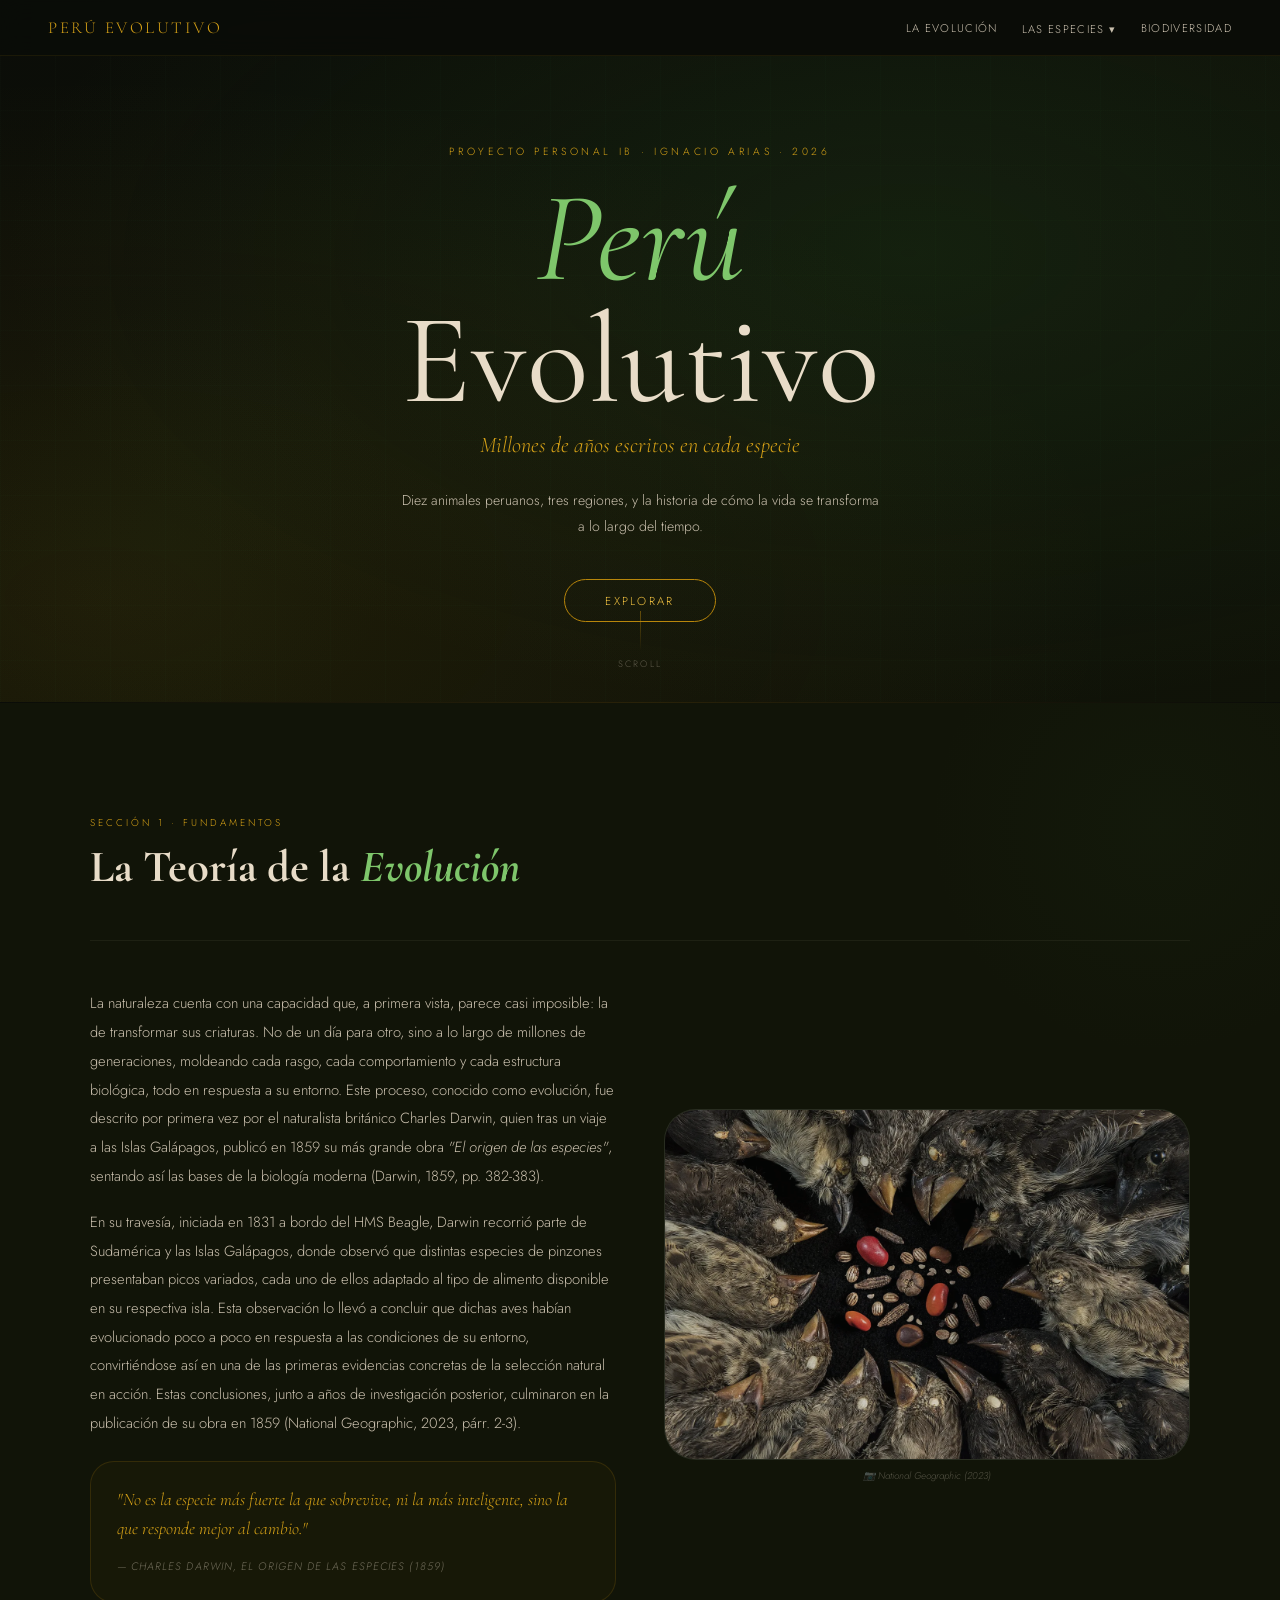
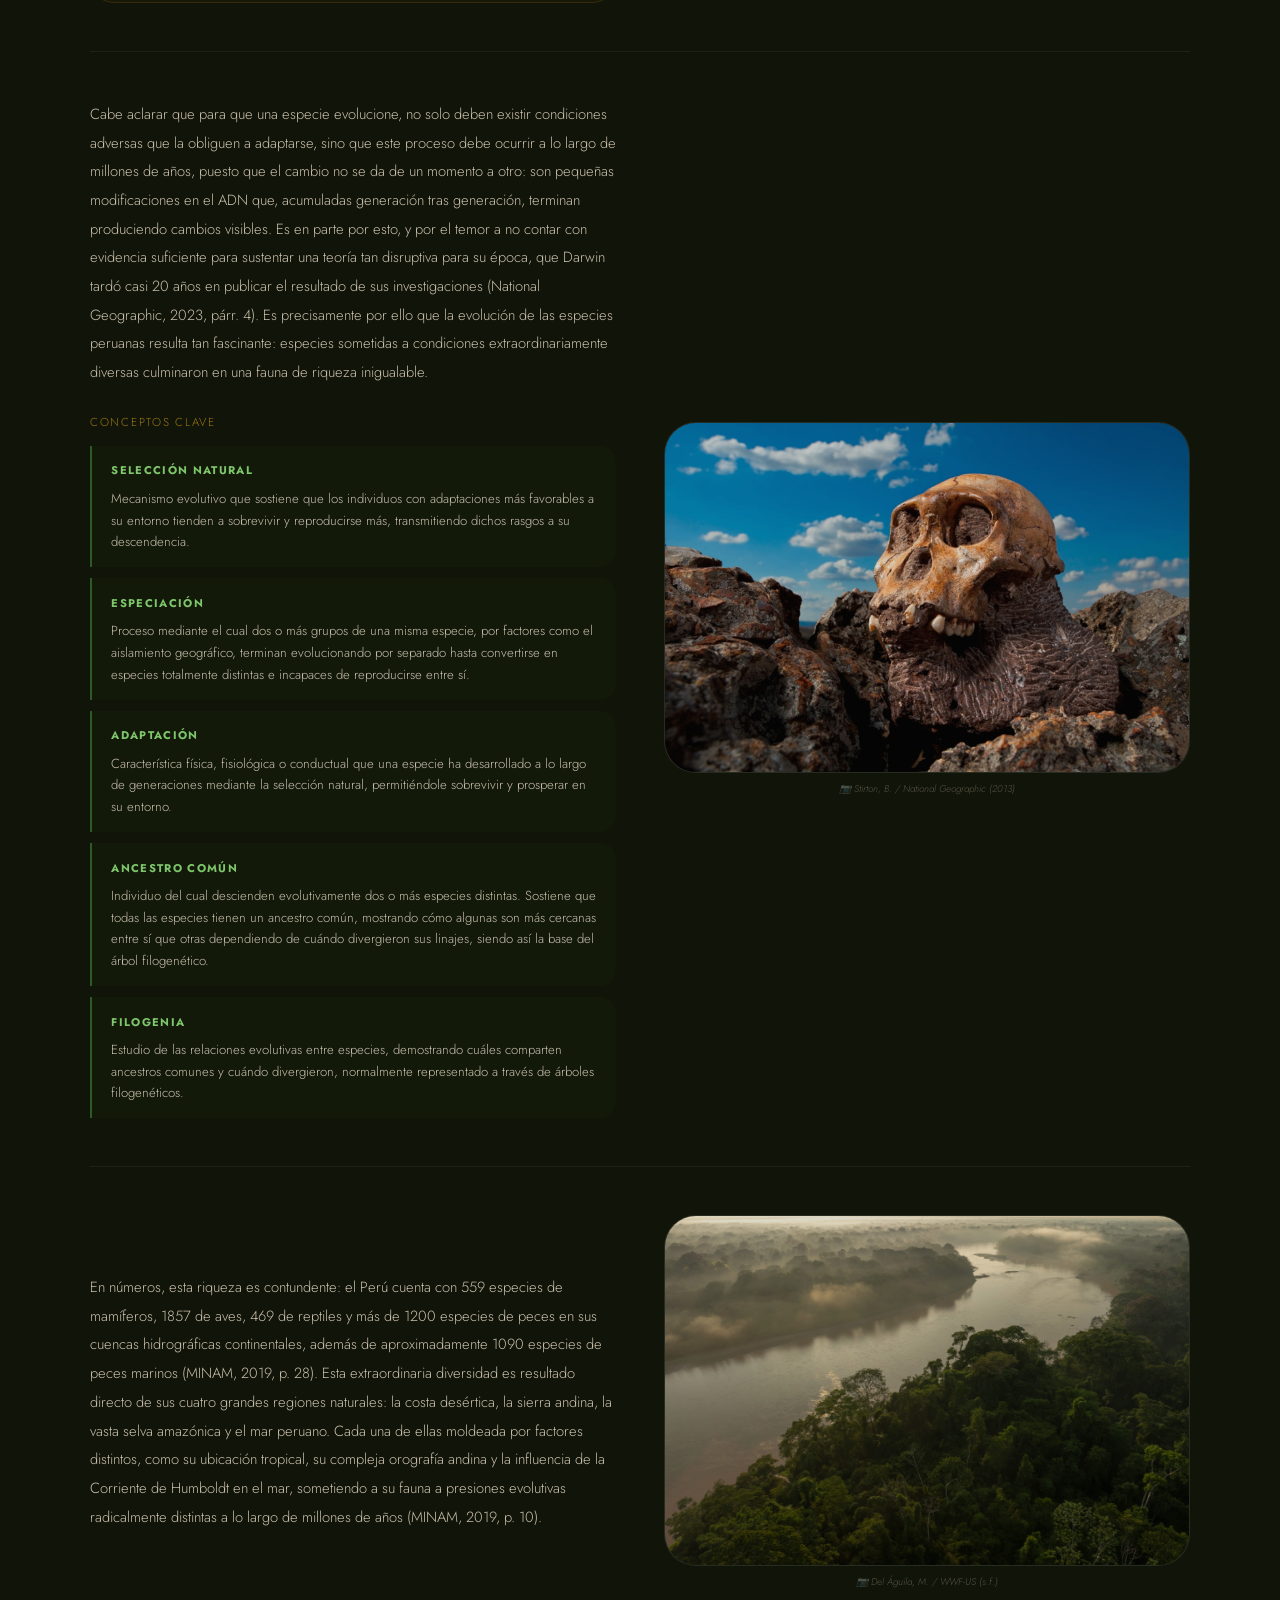
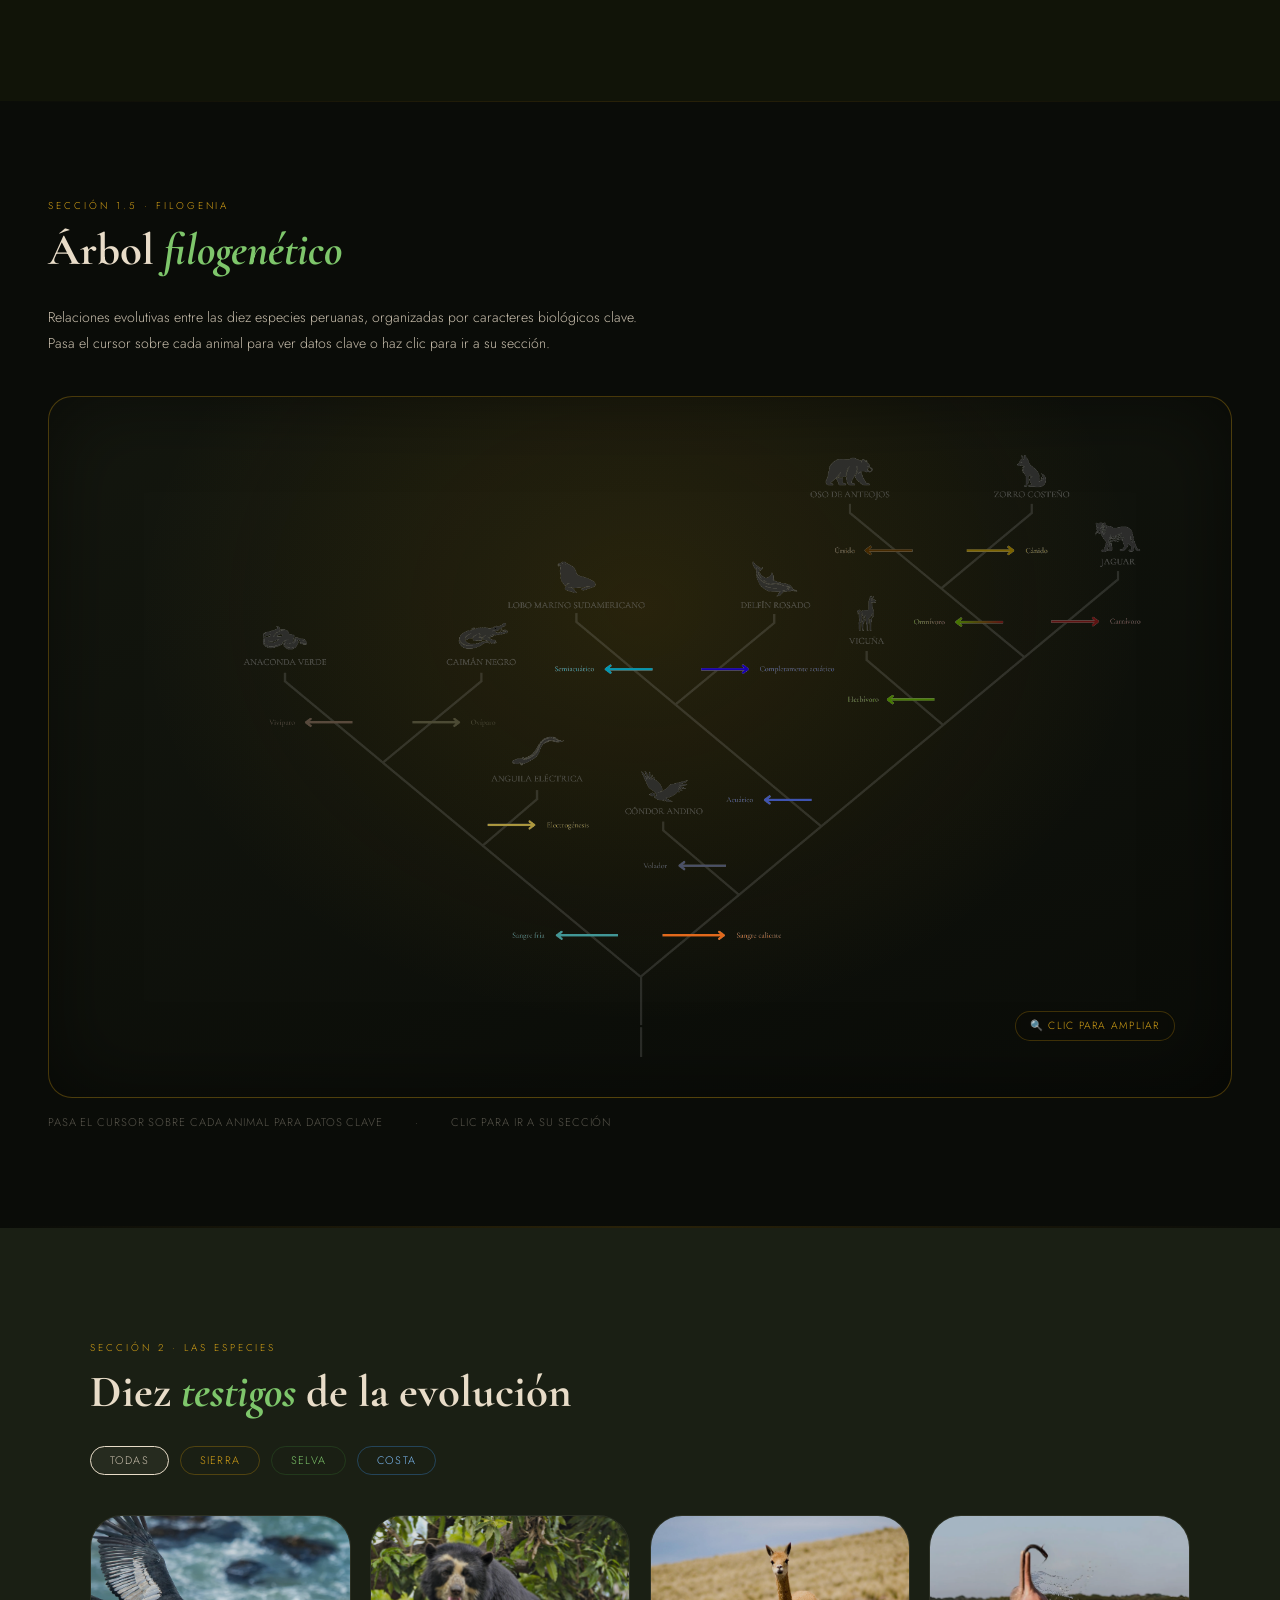
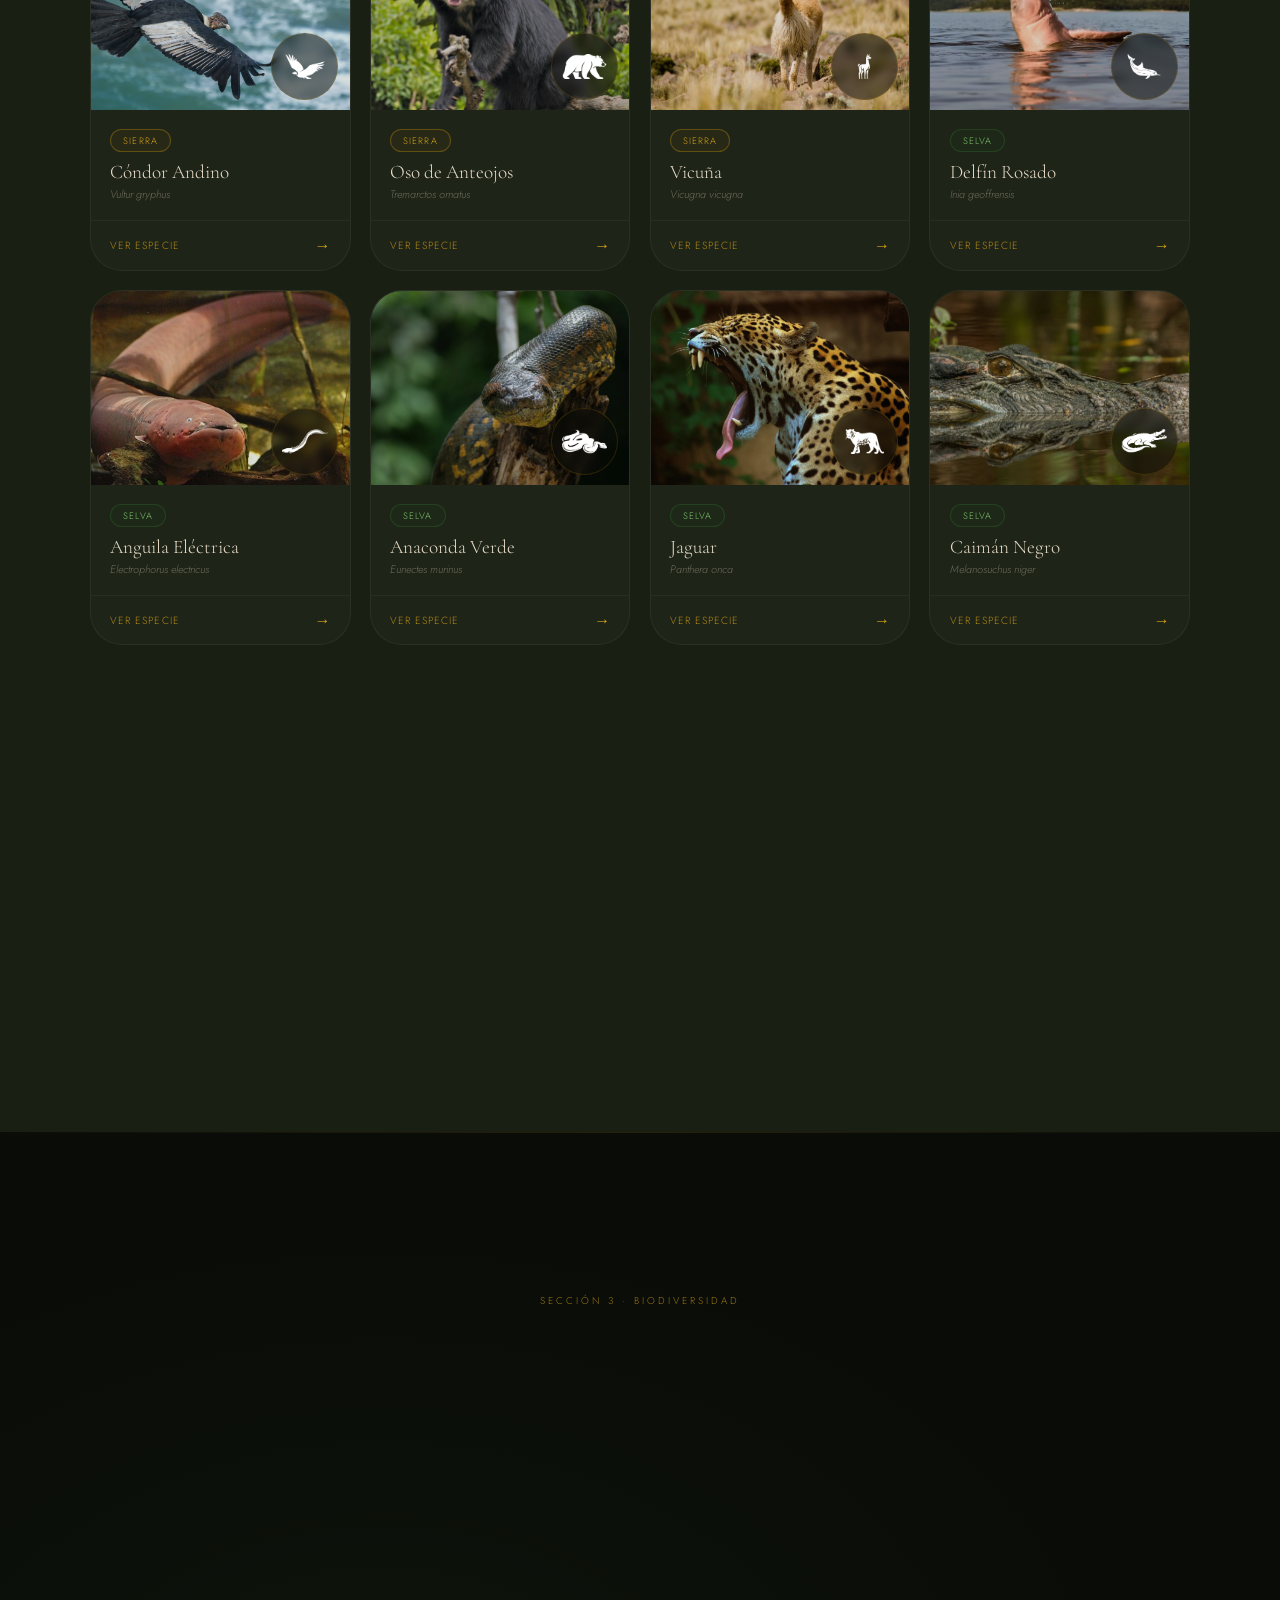
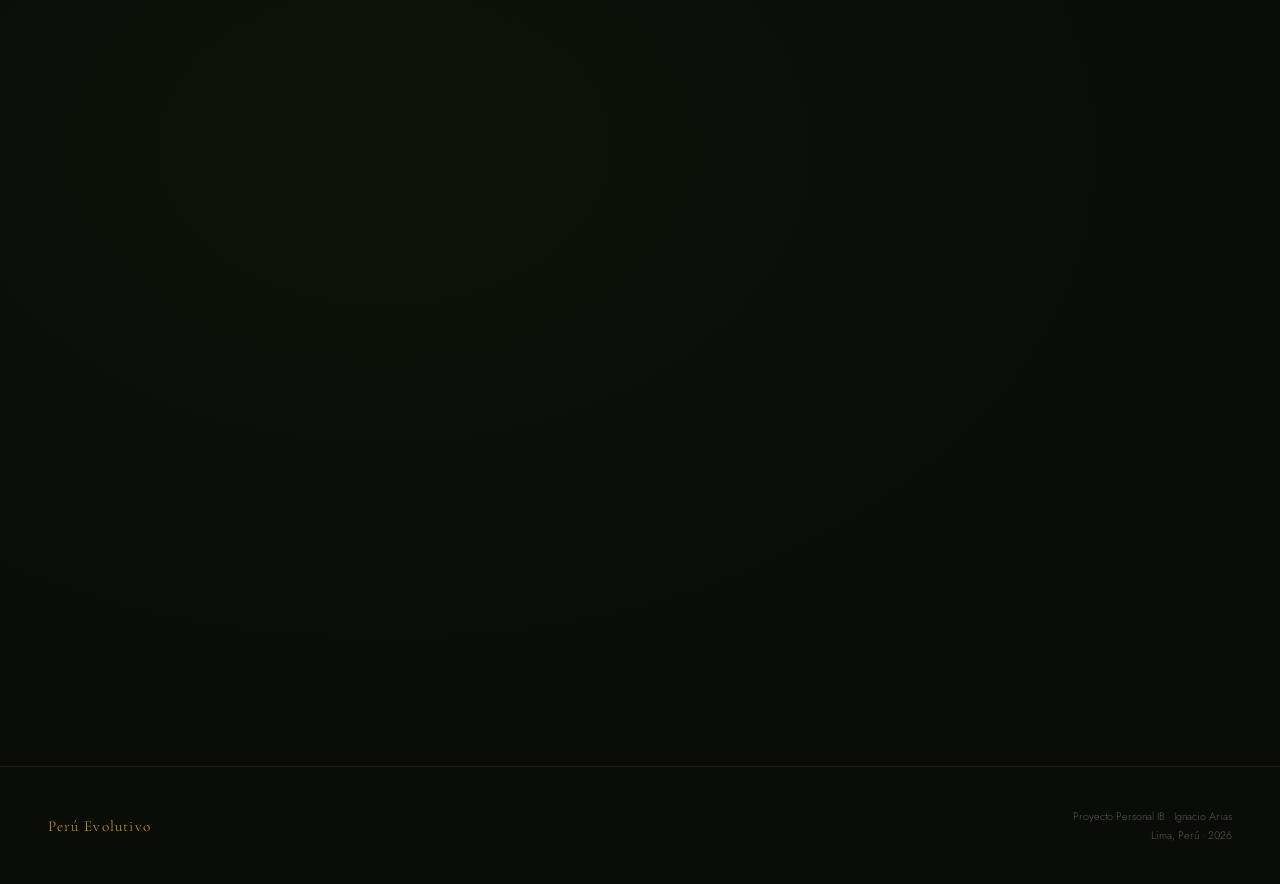
==== commit c75e9bdd: "Add files via upload" ====
--- a/index.html
+++ b/index.html
@@ -263,7 +263,7 @@
     <p class="section-tag reveal">Sección 1.5 · Filogenia</p>
     <h2 class="section-title reveal d1">Árbol <em>filogenético</em></h2>
     <p class="reveal d2" style="font-size:0.88rem;line-height:1.85;color:var(--humo);max-width:600px;margin-bottom:2.5rem">Relaciones evolutivas entre las diez especies peruanas, organizadas por caracteres biológicos clave. Pasa el cursor sobre cada animal para ver datos clave o haz clic para ir a su sección.</p>
-    <div class="reveal d3" style="width:100%;border-radius:1.5rem;overflow:hidden;border:1px solid rgba(184,134,11,0.2);cursor:zoom-in;background:linear-gradient(160deg,#ece1cc 0%,#e0d3b8 100%);padding:2rem" onclick="abrirArbol()">
+    <div class="reveal d3" style="width:100%;border-radius:1.5rem;overflow:hidden;border:1px solid rgba(184,134,11,0.35);cursor:zoom-in;background:radial-gradient(ellipse at 50% 30%,rgba(184,134,11,0.14) 0%,transparent 60%),linear-gradient(160deg,#14170f 0%,#0a0c08 100%);box-shadow:inset 0 0 80px rgba(0,0,0,0.5);padding:2.5rem" onclick="abrirArbol()">
     <div style="position:relative;width:100%">
       <img id="arbol-img" src="img/arbol-filogenetico.png" alt="Árbol filogenético de 10 animales peruanos" style="width:100%;display:block">
       <!-- HOTSPOTS — recalibrados sobre img/arbol-filogenetico.png (1920x1080) -->
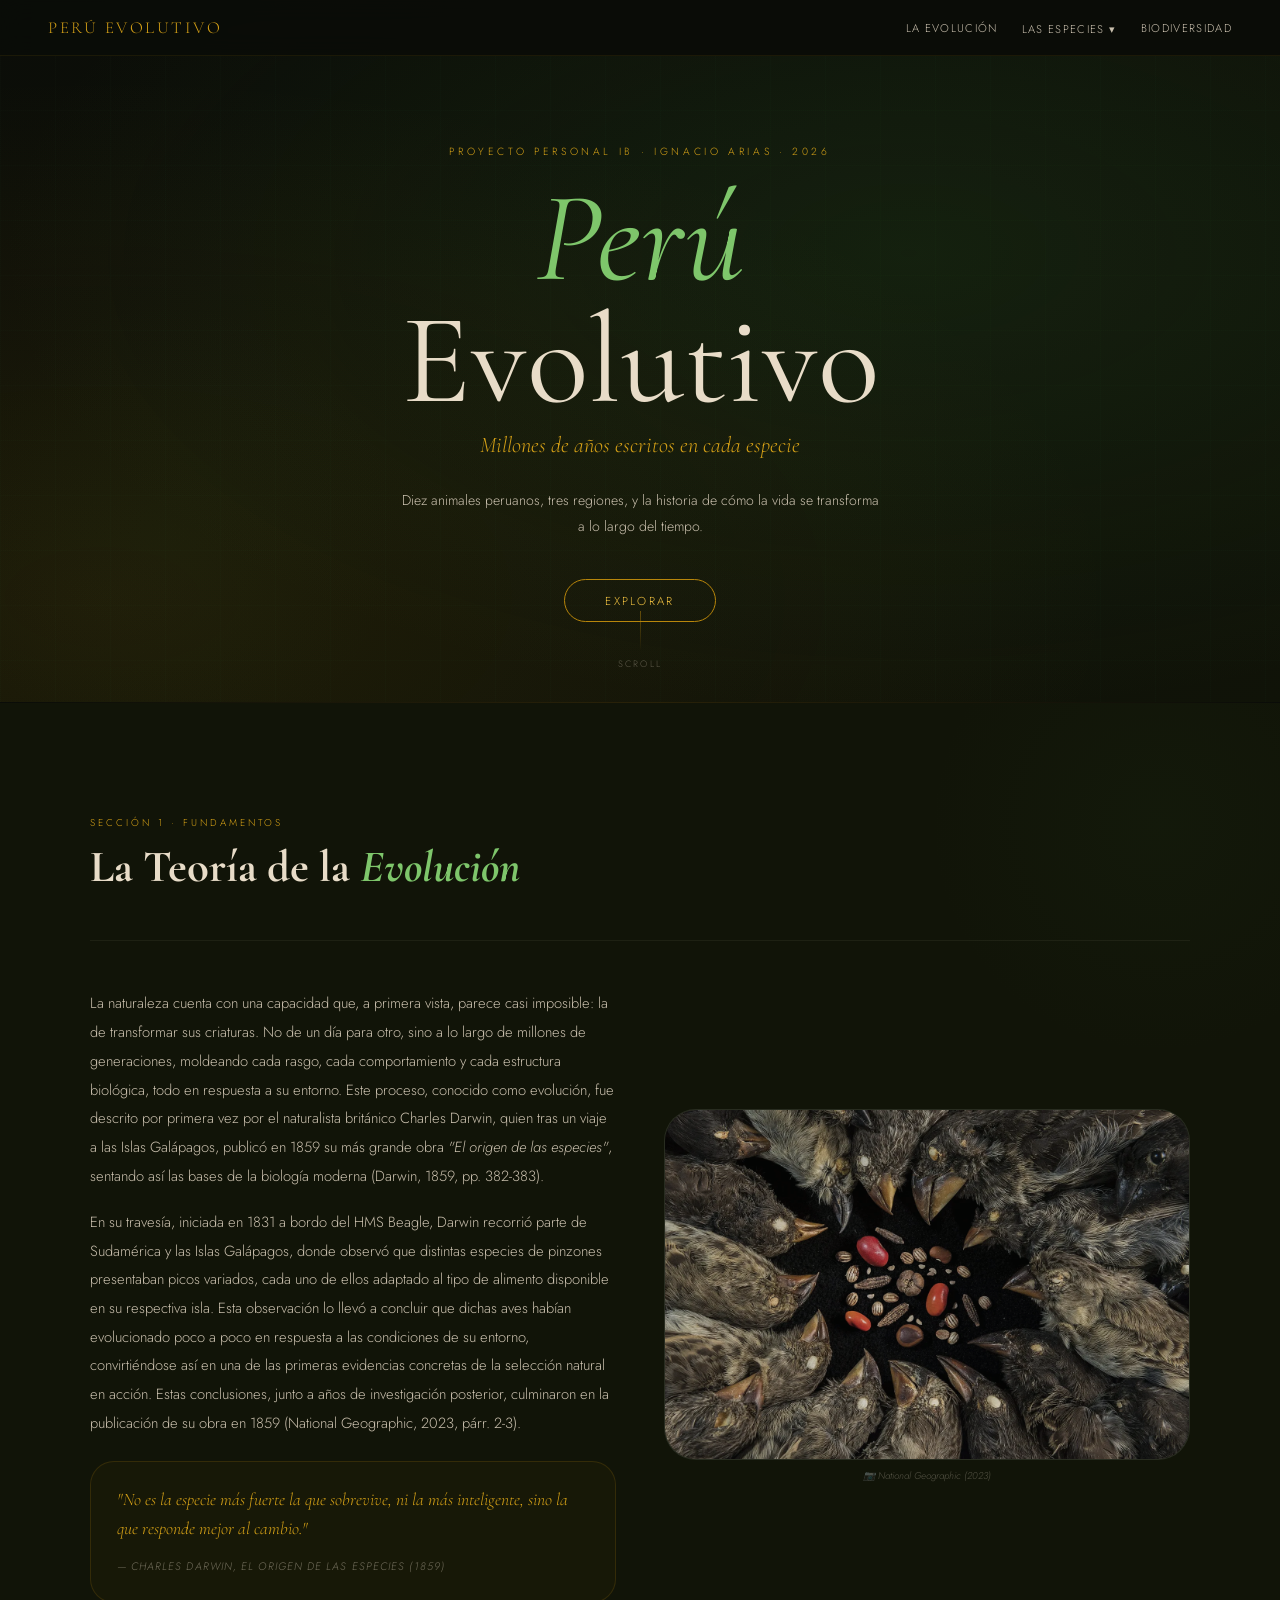
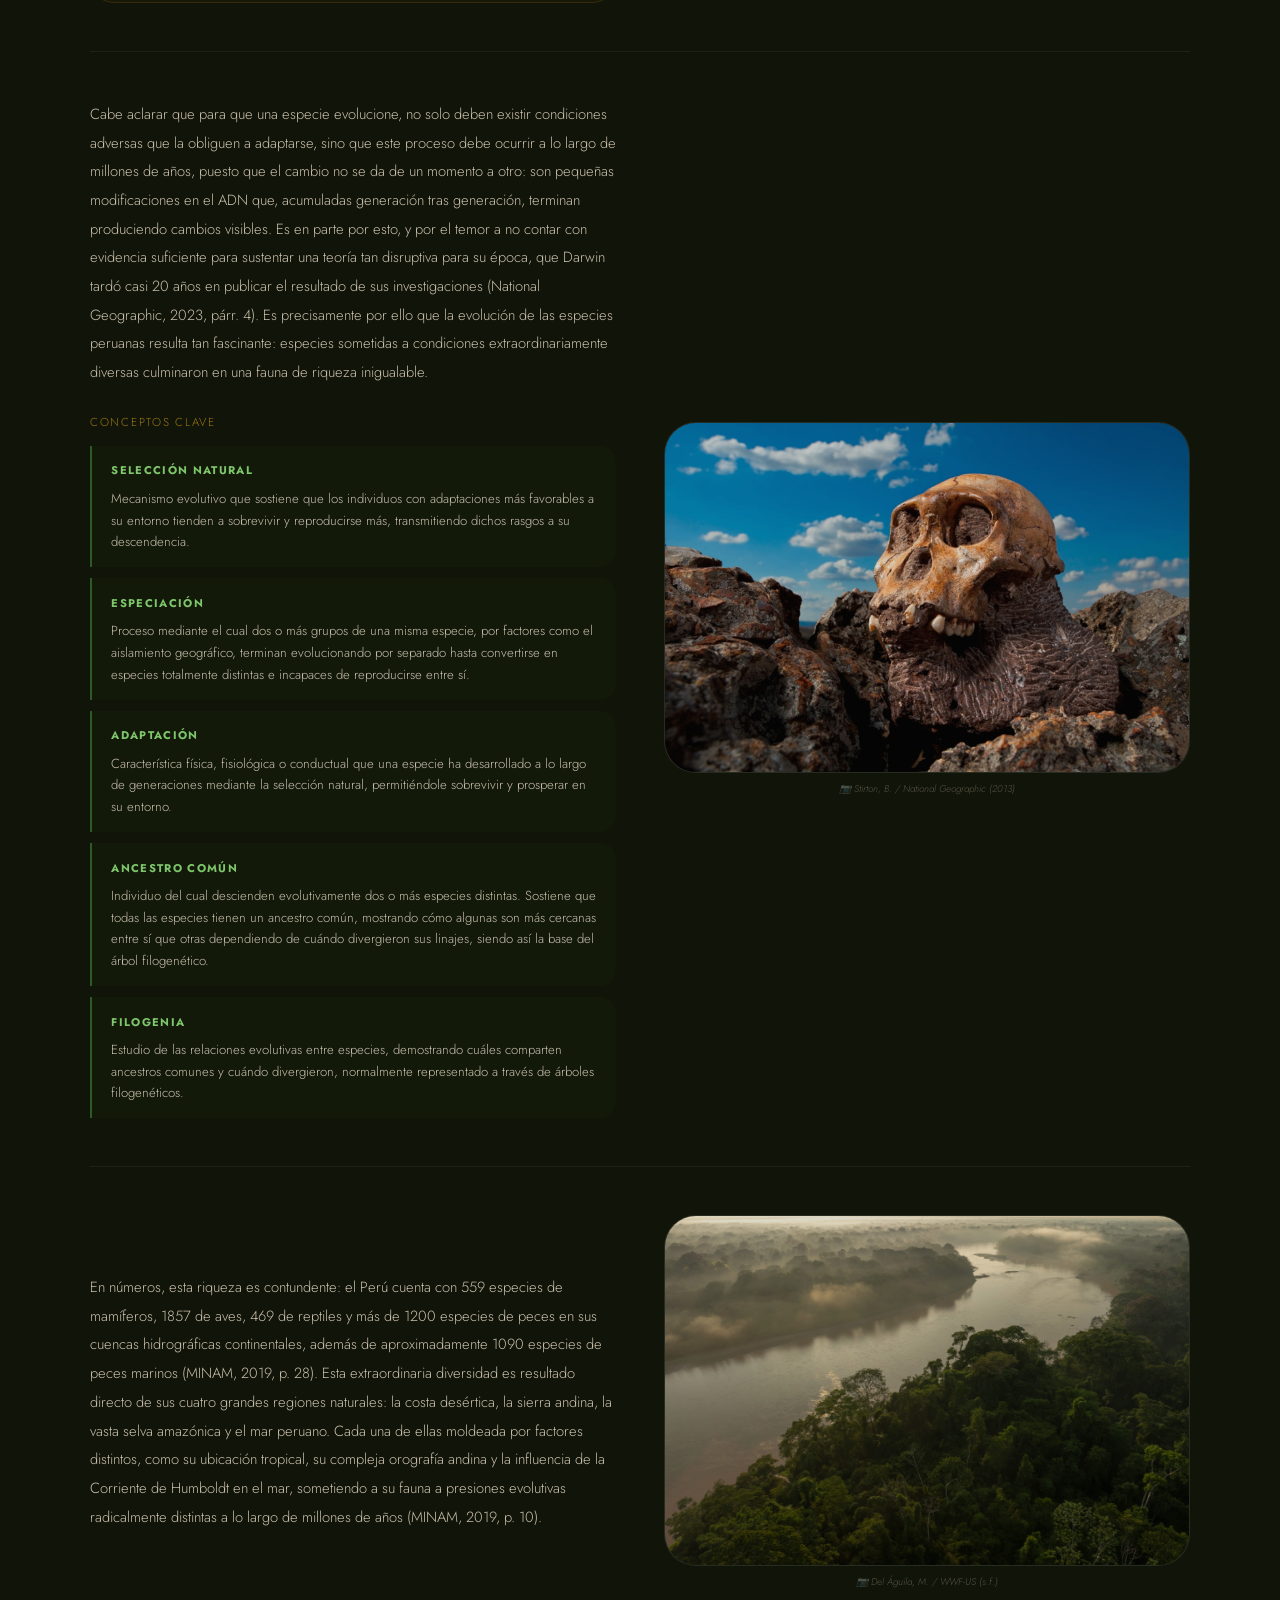
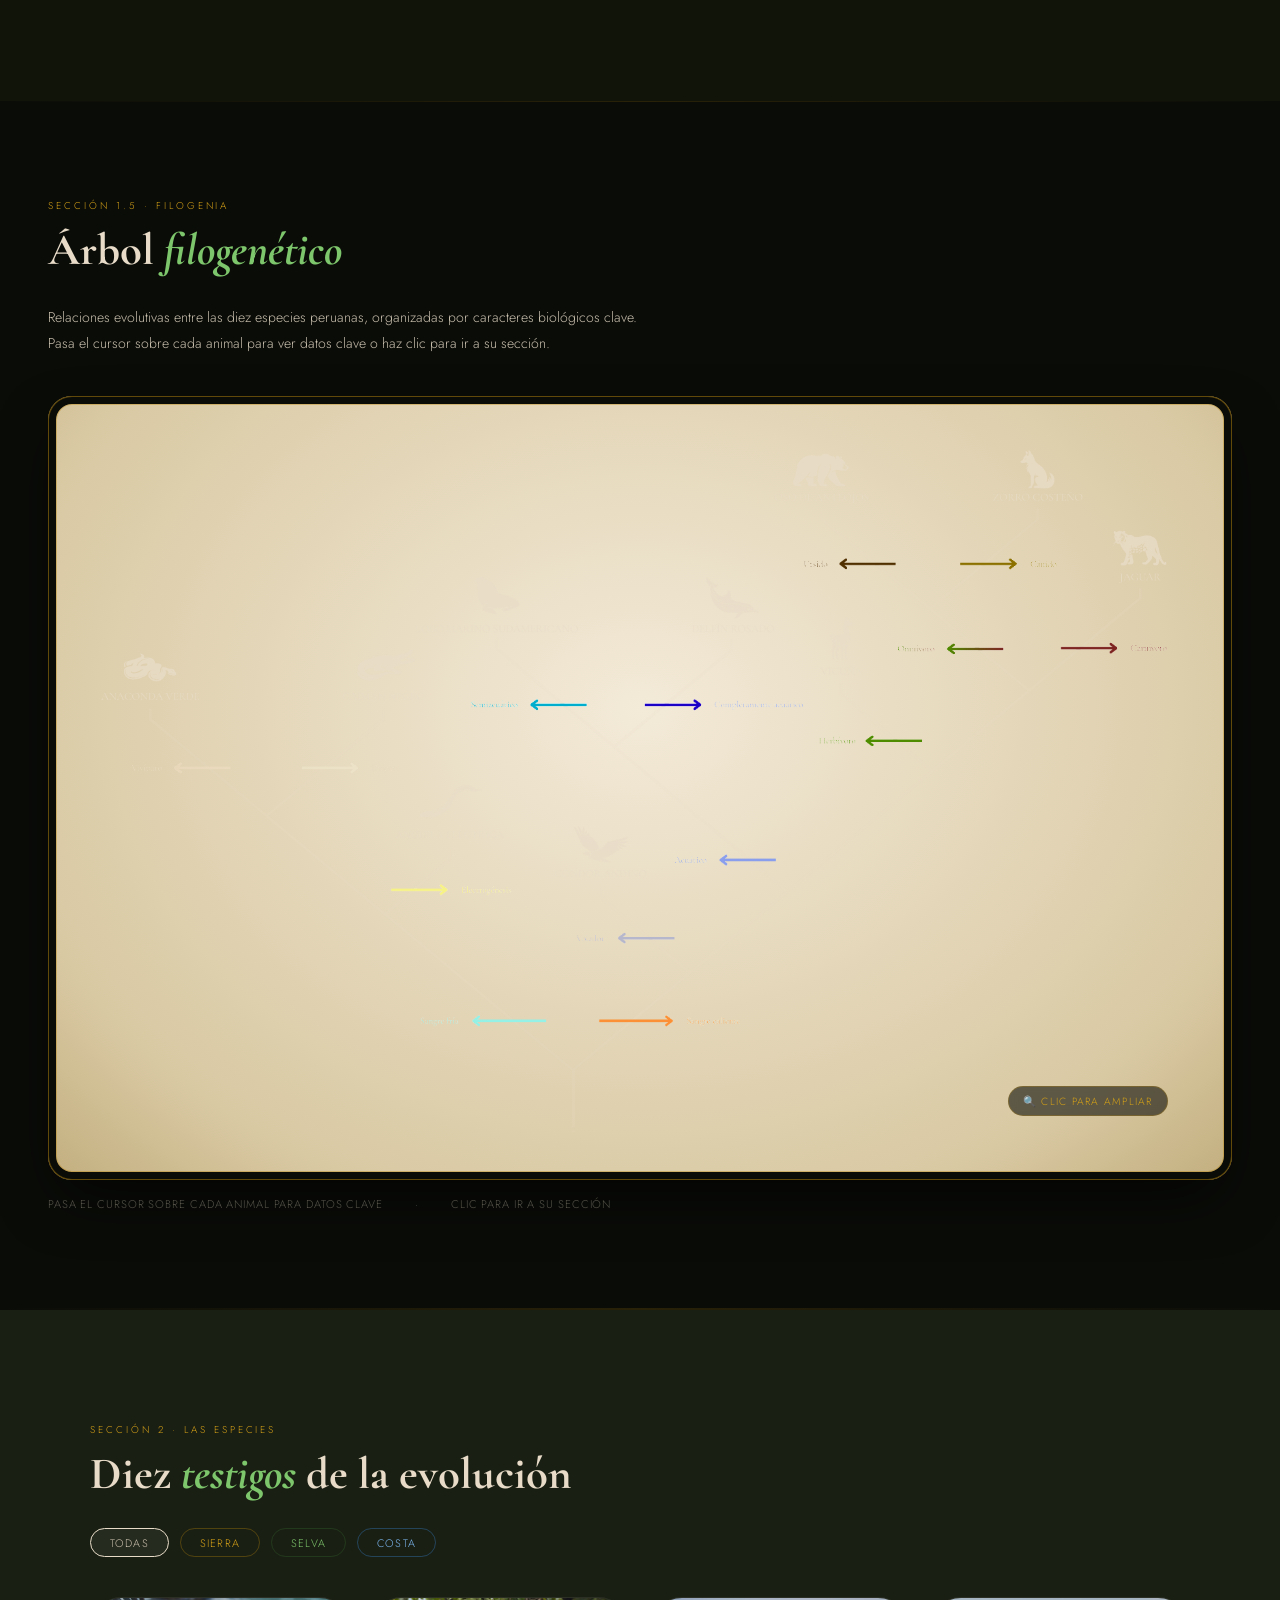
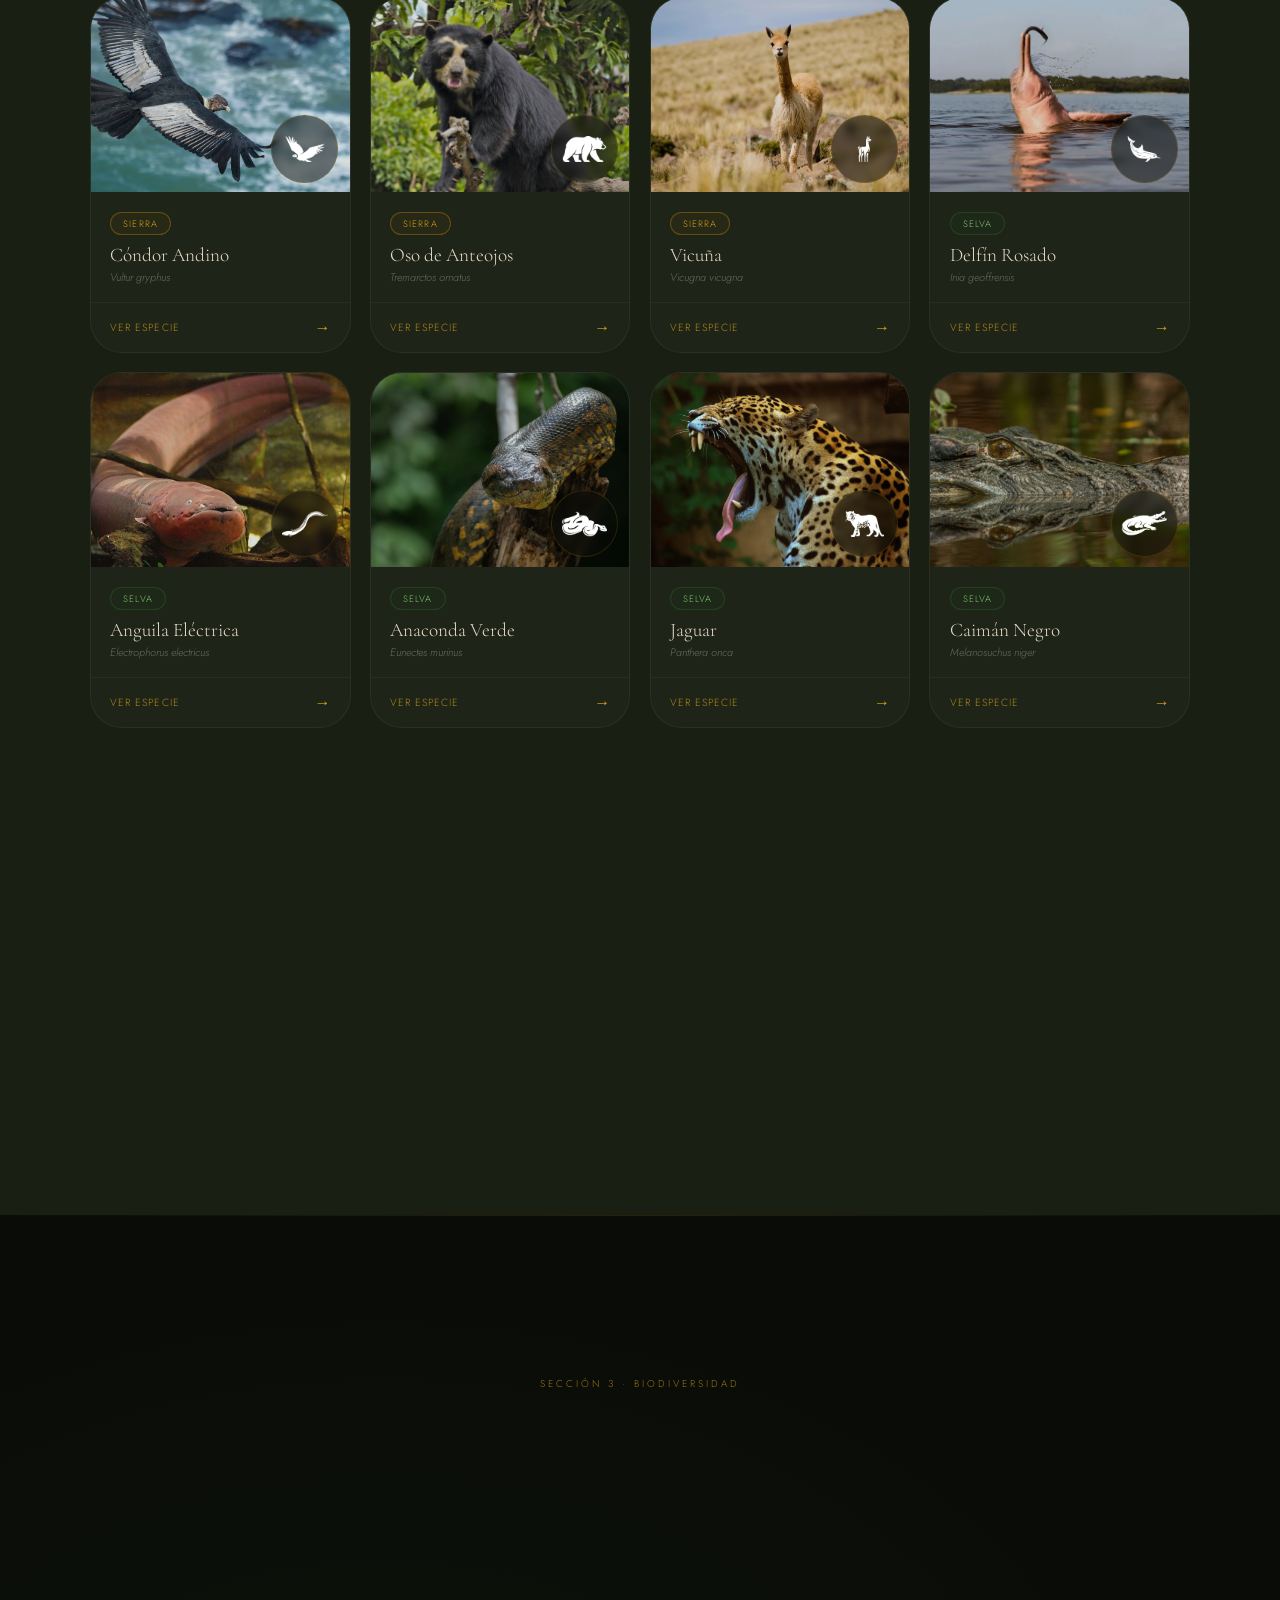
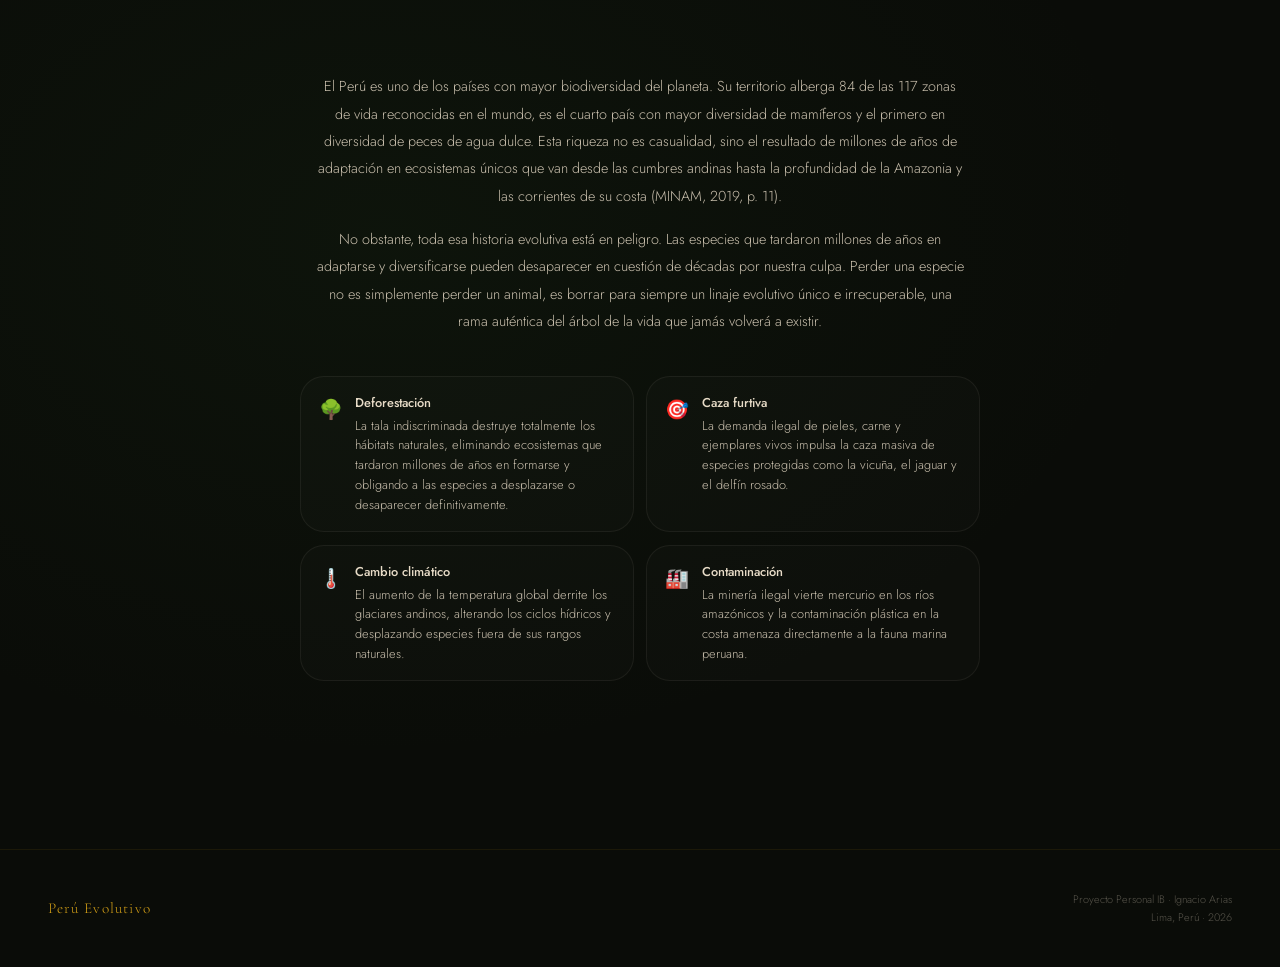
==== commit 0d7f3b10: "Add files via upload" ====
--- a/index.html
+++ b/index.html
@@ -263,20 +263,20 @@
     <p class="section-tag reveal">Sección 1.5 · Filogenia</p>
     <h2 class="section-title reveal d1">Árbol <em>filogenético</em></h2>
     <p class="reveal d2" style="font-size:0.88rem;line-height:1.85;color:var(--humo);max-width:600px;margin-bottom:2.5rem">Relaciones evolutivas entre las diez especies peruanas, organizadas por caracteres biológicos clave. Pasa el cursor sobre cada animal para ver datos clave o haz clic para ir a su sección.</p>
-    <div class="reveal d3" style="width:100%;border-radius:1.5rem;overflow:hidden;border:1px solid rgba(184,134,11,0.35);cursor:zoom-in;background:radial-gradient(ellipse at 50% 30%,rgba(184,134,11,0.14) 0%,transparent 60%),linear-gradient(160deg,#14170f 0%,#0a0c08 100%);box-shadow:inset 0 0 80px rgba(0,0,0,0.5);padding:2.5rem" onclick="abrirArbol()">
+    <div class="reveal d3" style="width:100%;border-radius:1.5rem;overflow:hidden;cursor:zoom-in;background:radial-gradient(ellipse at 50% 40%,#f3ead8 0%,#d9c9a3 78%,#c2ae7e 100%);box-shadow:0 25px 60px -15px rgba(0,0,0,0.7),inset 0 0 0 1px rgba(184,134,11,0.5),inset 0 0 0 8px #0a0c08,inset 0 0 0 9px rgba(184,134,11,0.4);padding:3rem" onclick="abrirArbol()">
     <div style="position:relative;width:100%">
       <img id="arbol-img" src="img/arbol-filogenetico.png" alt="Árbol filogenético de 10 animales peruanos" style="width:100%;display:block">
       <!-- HOTSPOTS — recalibrados sobre img/arbol-filogenetico.png (1920x1080) -->
-      <a href="anaconda.html" class="arbol-spot" style="left:17.5%;top:32.6%;transform:translate(-50%,-50%)" data-tip="🐍 Anaconda verde — Vivípara, inusual para reptiles. La serpiente más pesada del mundo." onclick="event.stopPropagation()"></a>
-      <a href="caiman.html" class="arbol-spot" style="left:35.5%;top:32.1%;transform:translate(-50%,-50%)" data-tip="🐊 Caimán negro — Ovíparo. El mayor depredador amazónico. Plan corporal sin cambios en 80 millones de años." onclick="event.stopPropagation()"></a>
-      <a href="pez.html" class="arbol-spot" style="left:40.5%;top:50.7%;transform:translate(-50%,-50%)" data-tip="⚡ Anguila eléctrica — Electrogenesis. Genera hasta 860V. Ejemplo icónico de evolución convergente." onclick="event.stopPropagation()"></a>
-      <a href="leon.html" class="arbol-spot" style="left:44.0%;top:22.8%;transform:translate(-50%,-50%)" data-tip="🦭 Lobo marino sudamericano — Semiacuático. Conserva extremidades funcionales en tierra." onclick="event.stopPropagation()"></a>
-      <a href="condor.html" class="arbol-spot" style="left:52.0%;top:56.6%;transform:translate(-50%,-50%)" data-tip="🦅 Cóndor andino — Volador. El ave no passeriforme de mayor envergadura del mundo. Hasta 3,3m de ala a ala." onclick="event.stopPropagation()"></a>
-      <a href="delfin.html" class="arbol-spot" style="left:61.9%;top:23.5%;transform:translate(-50%,-50%)" data-tip="🐬 Delfín rosado — Acuático obligado. El cetáceo de agua dulce más grande. Cuello articulado único entre cetáceos." onclick="event.stopPropagation()"></a>
-      <a href="oso.html" class="arbol-spot" style="left:68.8%;top:5.5%;transform:translate(-50%,-50%)" data-tip="🐻 Oso de anteojos — Omnívoro, Ursidae. El único oso nativo de Sudamérica. 95% de su dieta es vegetal." onclick="event.stopPropagation()"></a>
-      <a href="vicuna.html" class="arbol-spot" style="left:70.6%;top:28.6%;transform:translate(-50%,-50%)" data-tip="🦙 Vicuña — Herbívora. Camélido adaptado a la hipoxia andina. Fibra natural más fina del mundo." onclick="event.stopPropagation()"></a>
-      <a href="zorro.html" class="arbol-spot" style="left:85.5%;top:5.9%;transform:translate(-50%,-50%)" data-tip="🦊 Zorro costeño — Omnívoro, Canidae. Endémico del desierto costero peruano." onclick="event.stopPropagation()"></a>
-      <a href="jaguar.html" class="arbol-spot" style="left:93.2%;top:16.0%;transform:translate(-50%,-50%)" data-tip="🐆 Jaguar — Carnívoro. El félido más grande de América. Migró desde Asia hace ~1.5 millones de años." onclick="event.stopPropagation()"></a>
+      <a href="anaconda.html" class="arbol-spot" style="left:4.8%;top:31.2%;transform:translate(-50%,-50%)" data-tip="🐍 Anaconda verde — Vivípara, inusual para reptiles. La serpiente más pesada del mundo." onclick="event.stopPropagation()"></a>
+      <a href="caiman.html" class="arbol-spot" style="left:26.7%;top:30.7%;transform:translate(-50%,-50%)" data-tip="🐊 Caimán negro — Ovíparo. El mayor depredador amazónico. Plan corporal sin cambios en 80 millones de años." onclick="event.stopPropagation()"></a>
+      <a href="pez.html" class="arbol-spot" style="left:32.8%;top:49.7%;transform:translate(-50%,-50%)" data-tip="⚡ Anguila eléctrica — Electrogenesis. Genera hasta 860V. Ejemplo icónico de evolución convergente." onclick="event.stopPropagation()"></a>
+      <a href="leon.html" class="arbol-spot" style="left:37.0%;top:21.2%;transform:translate(-50%,-50%)" data-tip="🦭 Lobo marino sudamericano — Semiacuático. Conserva extremidades funcionales en tierra." onclick="event.stopPropagation()"></a>
+      <a href="condor.html" class="arbol-spot" style="left:46.8%;top:55.7%;transform:translate(-50%,-50%)" data-tip="🦅 Cóndor andino — Volador. El ave no passeriforme de mayor envergadura del mundo. Hasta 3,3m de ala a ala." onclick="event.stopPropagation()"></a>
+      <a href="delfin.html" class="arbol-spot" style="left:58.8%;top:22.0%;transform:translate(-50%,-50%)" data-tip="🐬 Delfín rosado — Acuático obligado. El cetáceo de agua dulce más grande. Cuello articulado único entre cetáceos." onclick="event.stopPropagation()"></a>
+      <a href="oso.html" class="arbol-spot" style="left:67.2%;top:3.5%;transform:translate(-50%,-50%)" data-tip="🐻 Oso de anteojos — Omnívoro, Ursidae. El único oso nativo de Sudamérica. 95% de su dieta es vegetal." onclick="event.stopPropagation()"></a>
+      <a href="vicuna.html" class="arbol-spot" style="left:69.3%;top:26.9%;transform:translate(-50%,-50%)" data-tip="🦙 Vicuña — Herbívora. Camélido adaptado a la hipoxia andina. Fibra natural más fina del mundo." onclick="event.stopPropagation()"></a>
+      <a href="zorro.html" class="arbol-spot" style="left:87.4%;top:4.0%;transform:translate(-50%,-50%)" data-tip="🦊 Zorro costeño — Omnívoro, Canidae. Endémico del desierto costero peruano." onclick="event.stopPropagation()"></a>
+      <a href="jaguar.html" class="arbol-spot" style="left:96.8%;top:14.3%;transform:translate(-50%,-50%)" data-tip="🐆 Jaguar — Carnívoro. El félido más grande de América. Migró desde Asia hace ~1.5 millones de años." onclick="event.stopPropagation()"></a>
       <!-- Botón zoom -->
       <div style="position:absolute;bottom:1rem;right:1rem;background:rgba(10,12,8,0.6);border:1px solid rgba(184,134,11,0.3);border-radius:var(--r-pill);padding:0.4rem 0.9rem;font-size:0.65rem;letter-spacing:0.12em;text-transform:uppercase;color:var(--dorado-claro);backdrop-filter:blur(4px);pointer-events:none">🔍 Clic para ampliar</div>
     </div>
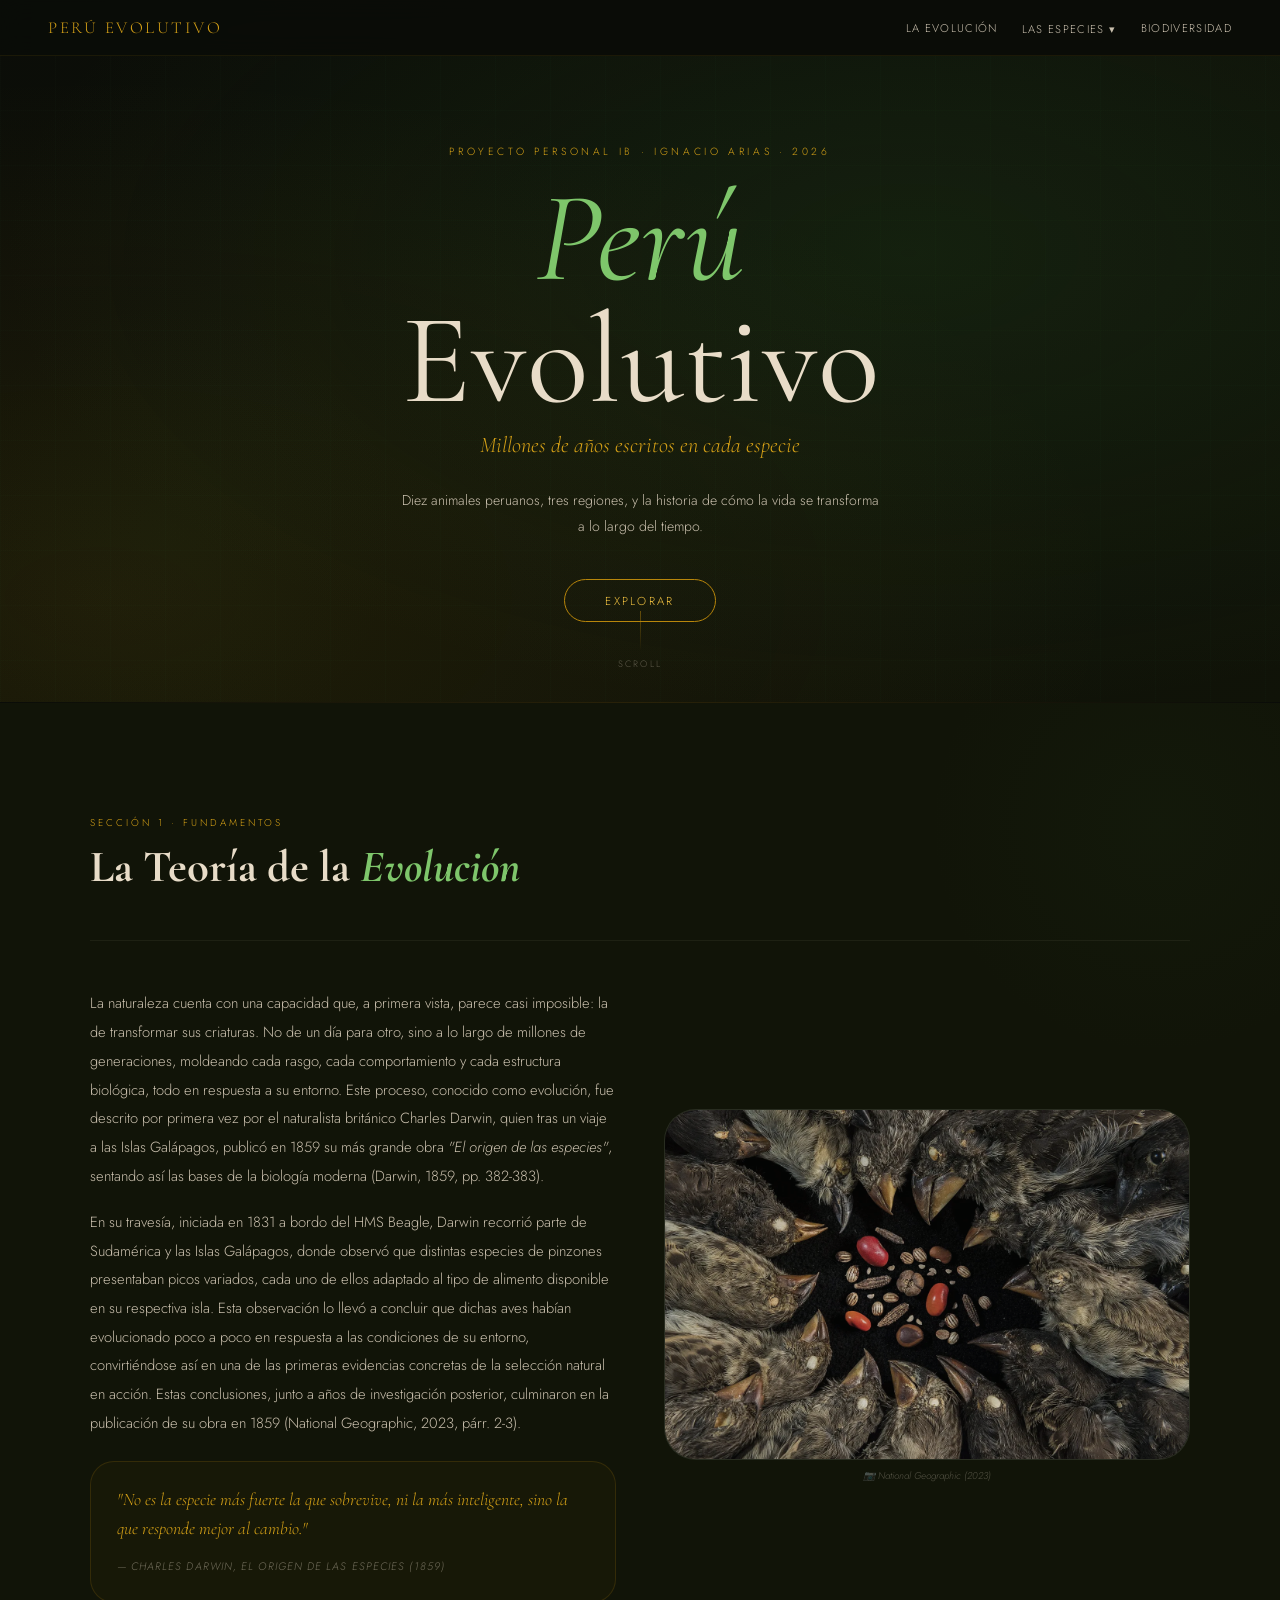
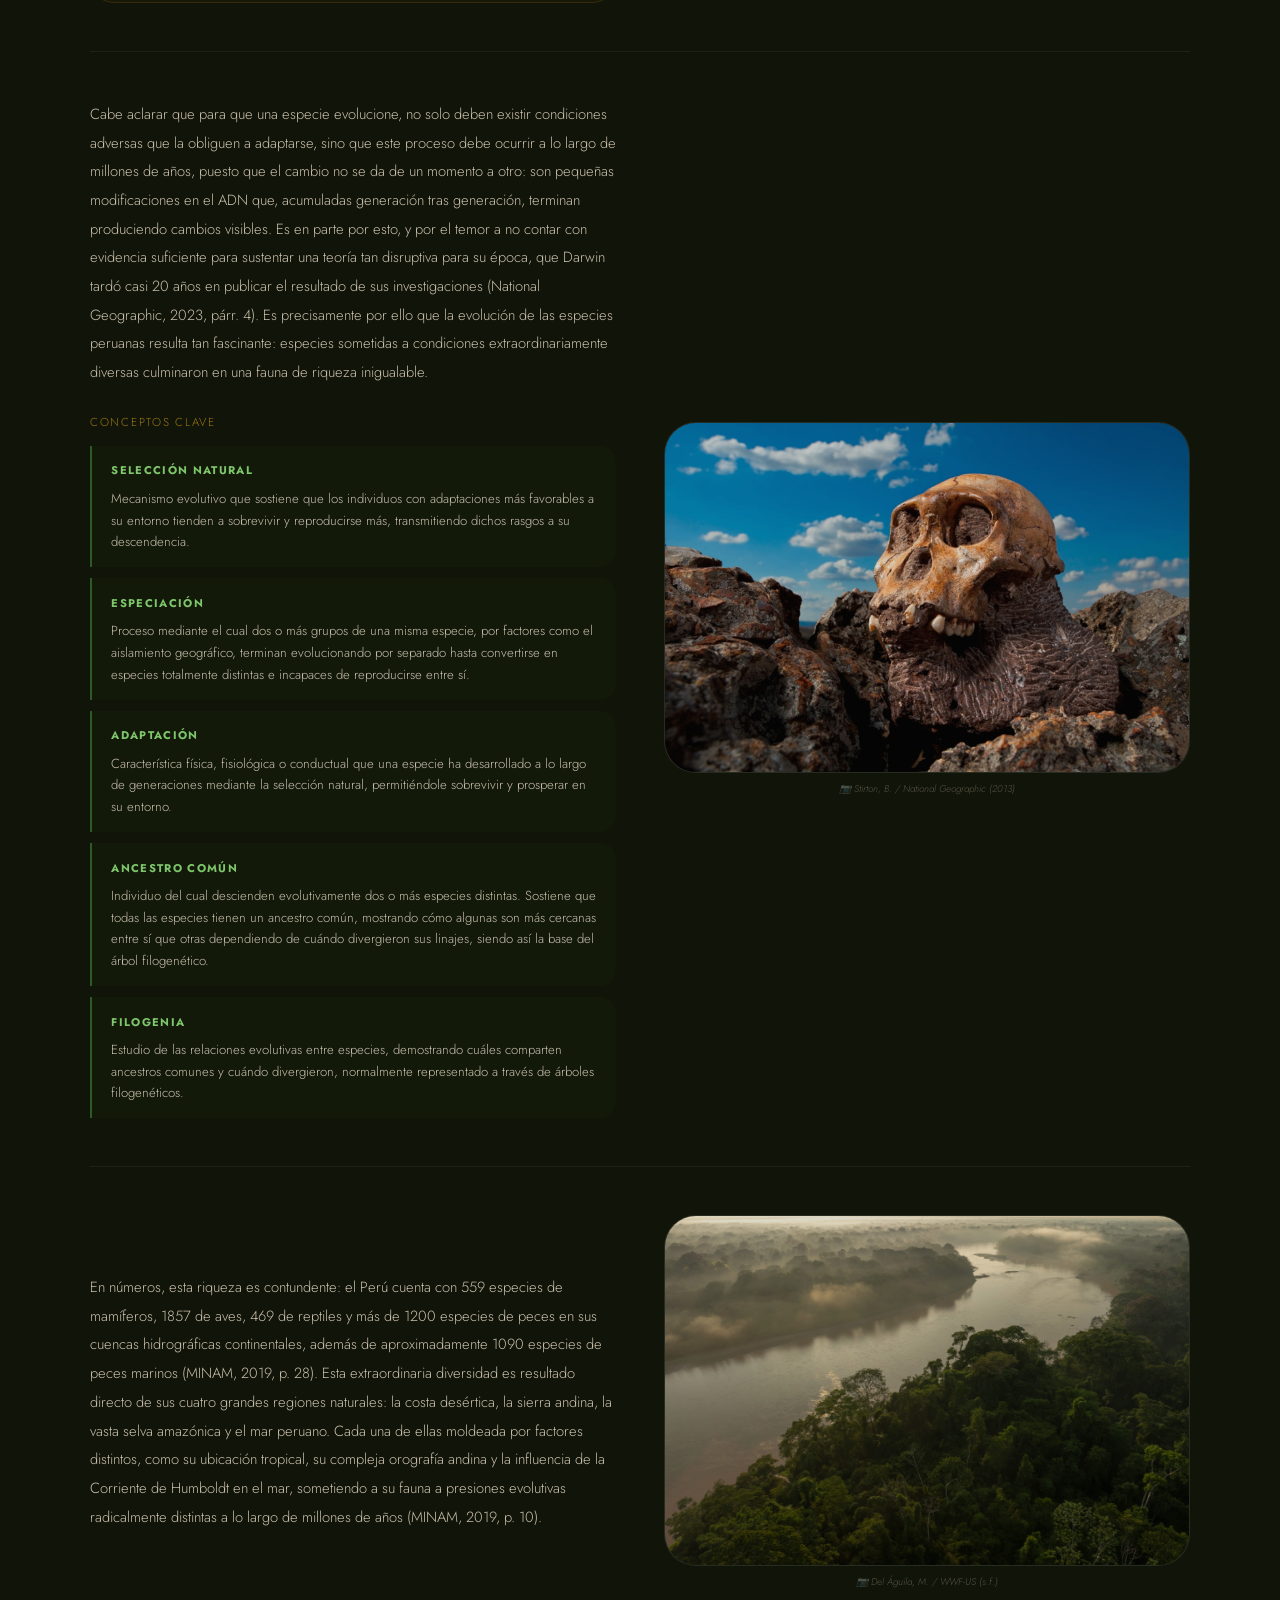
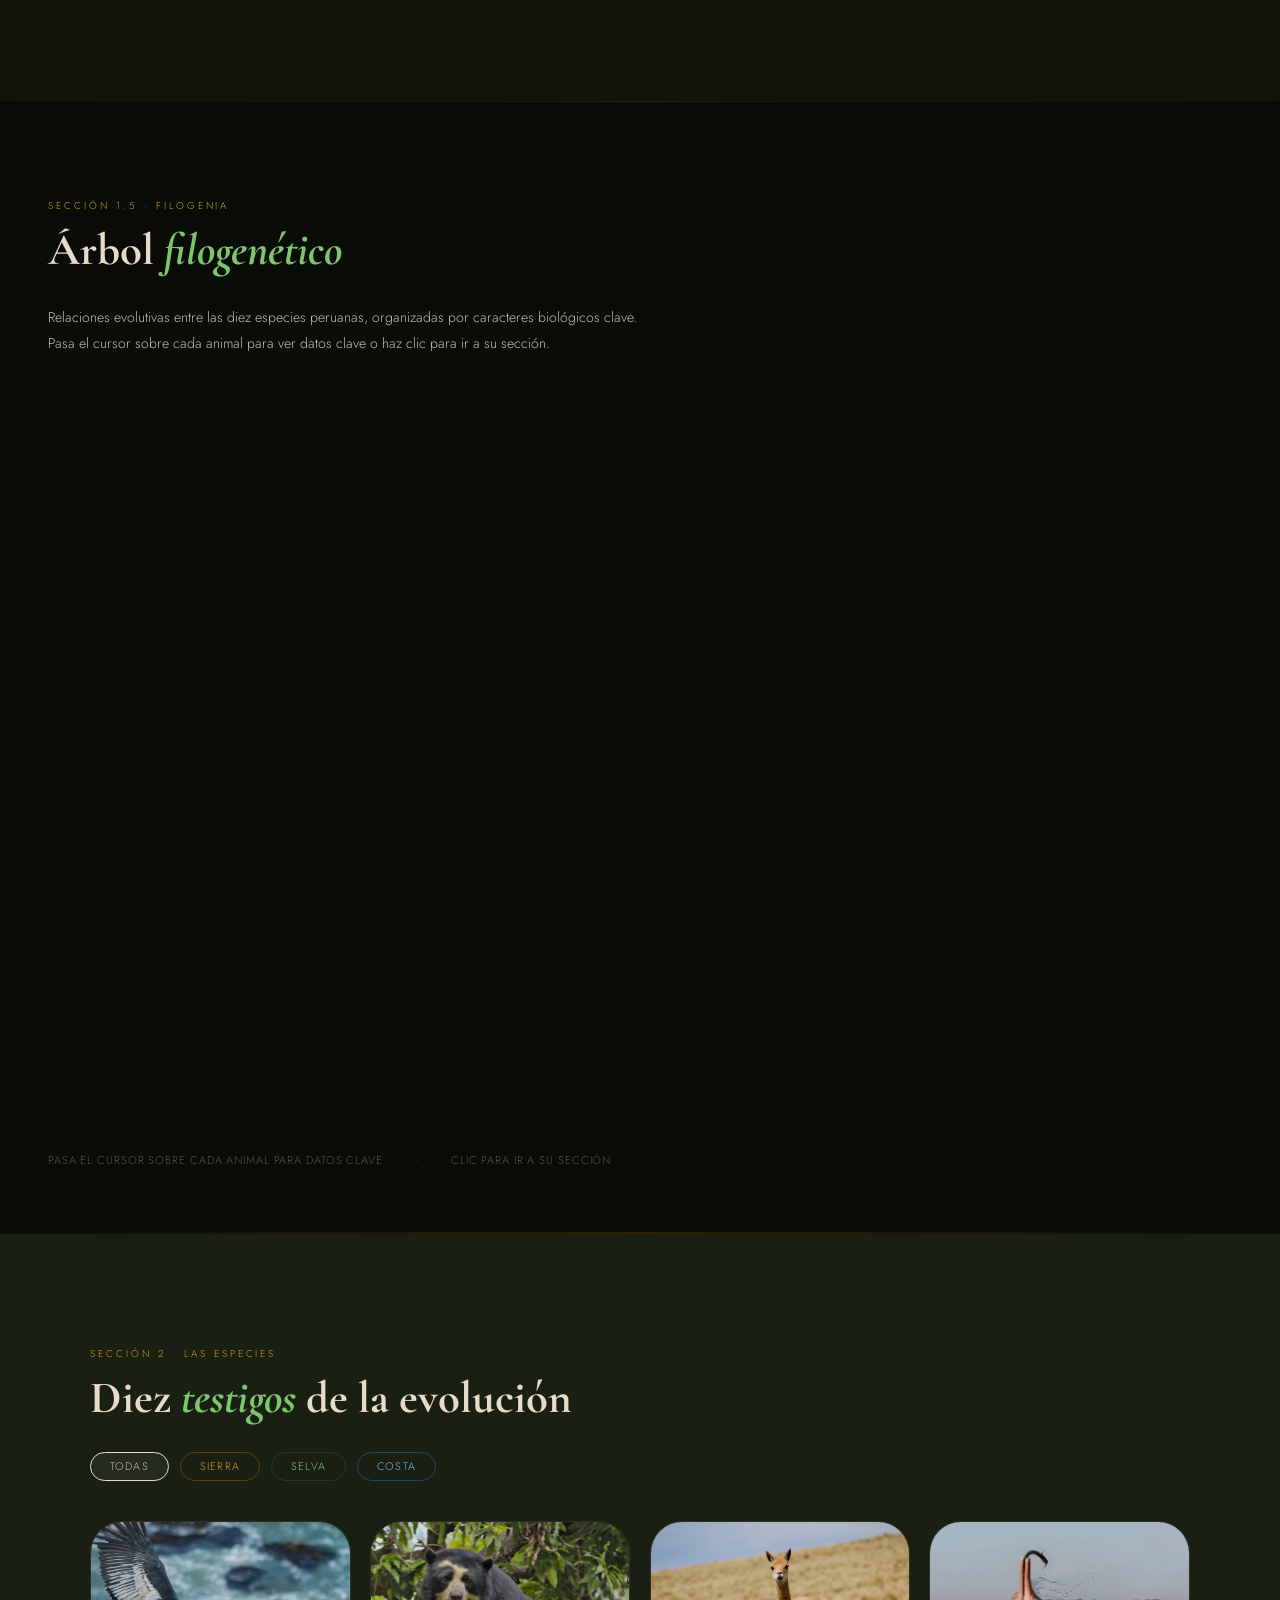
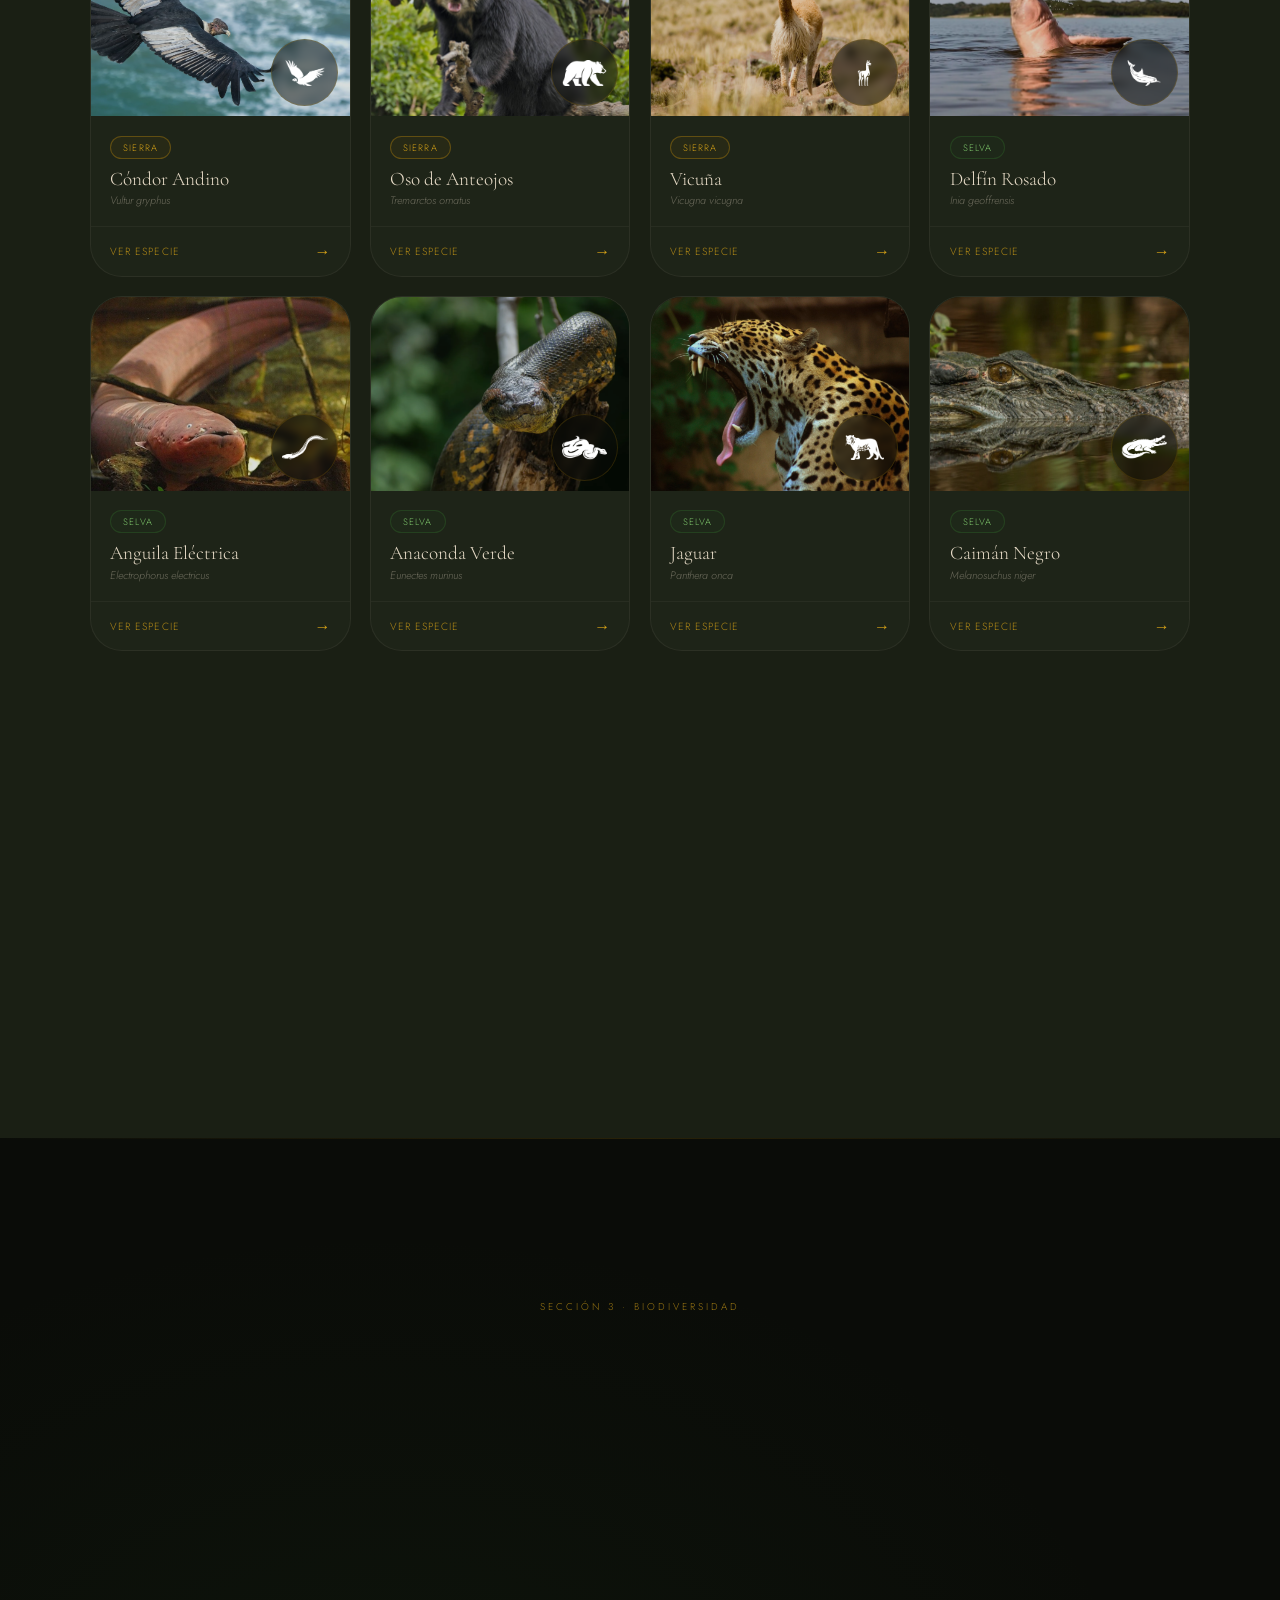
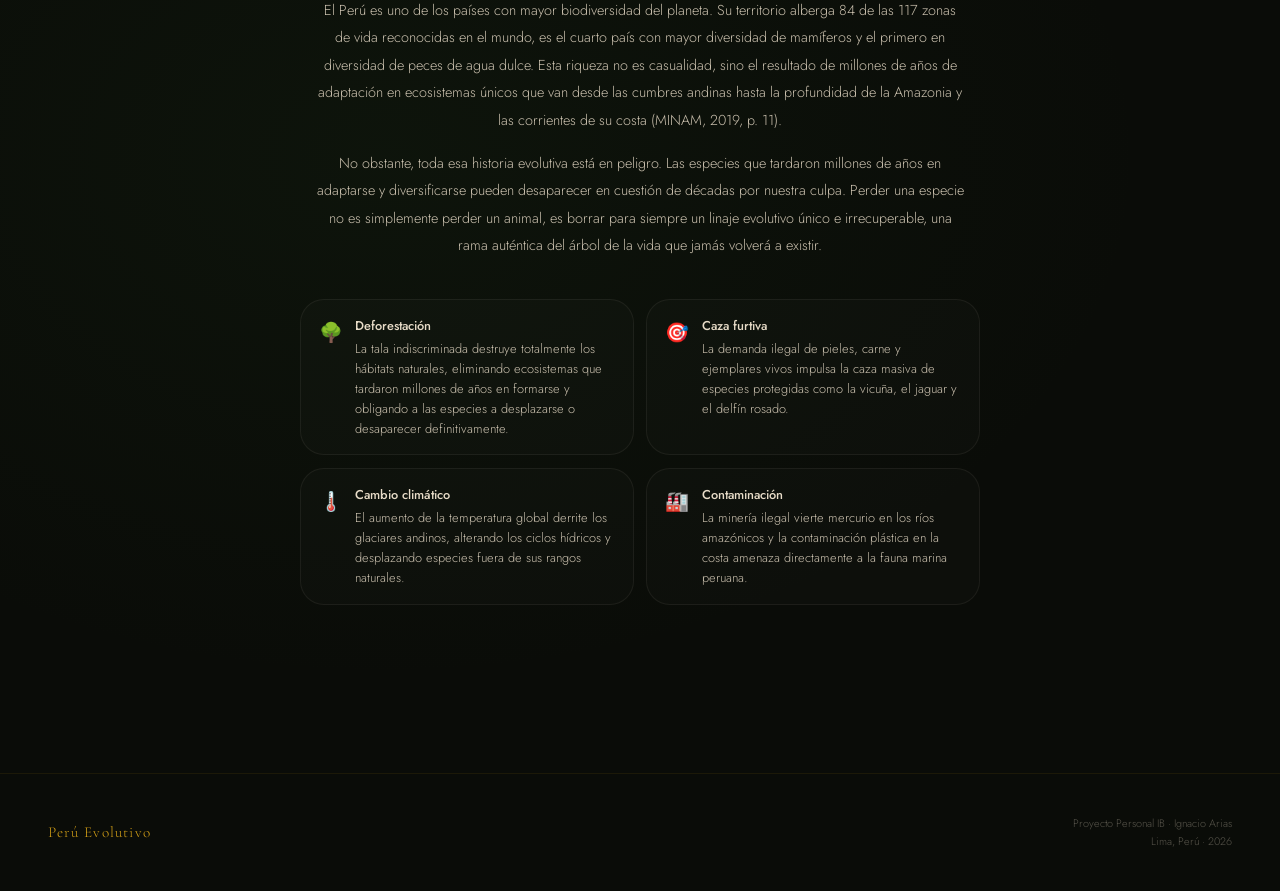
==== commit c213def9: "Add files via upload" ====
--- a/index.html
+++ b/index.html
@@ -263,7 +263,7 @@
     <p class="section-tag reveal">Sección 1.5 · Filogenia</p>
     <h2 class="section-title reveal d1">Árbol <em>filogenético</em></h2>
     <p class="reveal d2" style="font-size:0.88rem;line-height:1.85;color:var(--humo);max-width:600px;margin-bottom:2.5rem">Relaciones evolutivas entre las diez especies peruanas, organizadas por caracteres biológicos clave. Pasa el cursor sobre cada animal para ver datos clave o haz clic para ir a su sección.</p>
-    <div class="reveal d3" style="width:100%;border-radius:1.5rem;overflow:hidden;cursor:zoom-in;background:radial-gradient(ellipse at 50% 40%,#f3ead8 0%,#d9c9a3 78%,#c2ae7e 100%);box-shadow:0 25px 60px -15px rgba(0,0,0,0.7),inset 0 0 0 1px rgba(184,134,11,0.5),inset 0 0 0 8px #0a0c08,inset 0 0 0 9px rgba(184,134,11,0.4);padding:3rem" onclick="abrirArbol()">
+    <div class="reveal d3" style="width:100%;border-radius:1.5rem;overflow:hidden;cursor:zoom-in;background:linear-gradient(160deg,#b8a67f 0%,#9c8760 100%);box-shadow:0 25px 60px -15px rgba(0,0,0,0.7),inset 0 0 0 1px rgba(184,134,11,0.5),inset 0 0 0 8px #0a0c08,inset 0 0 0 9px rgba(184,134,11,0.4);padding:3rem" onclick="abrirArbol()">
     <div style="position:relative;width:100%">
       <img id="arbol-img" src="img/arbol-filogenetico.png" alt="Árbol filogenético de 10 animales peruanos" style="width:100%;display:block">
       <!-- HOTSPOTS — recalibrados sobre img/arbol-filogenetico.png (1920x1080) -->
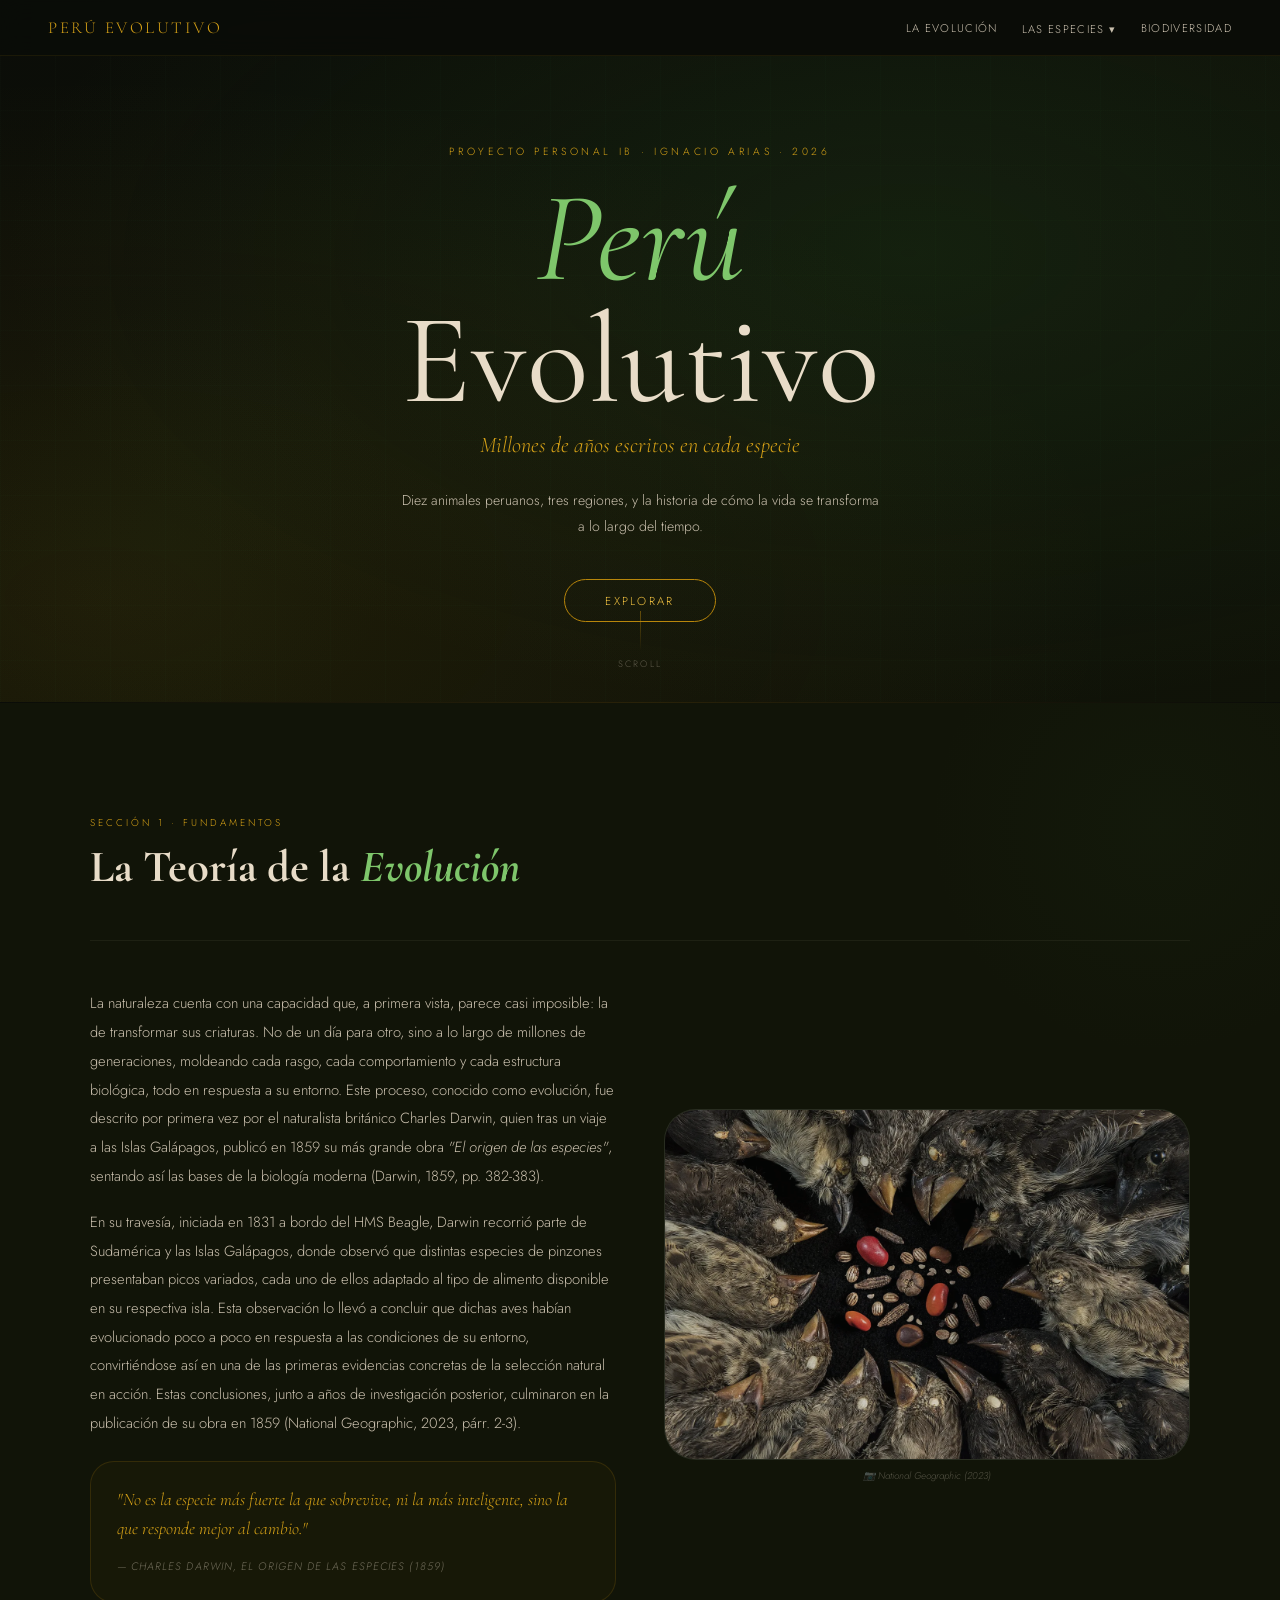
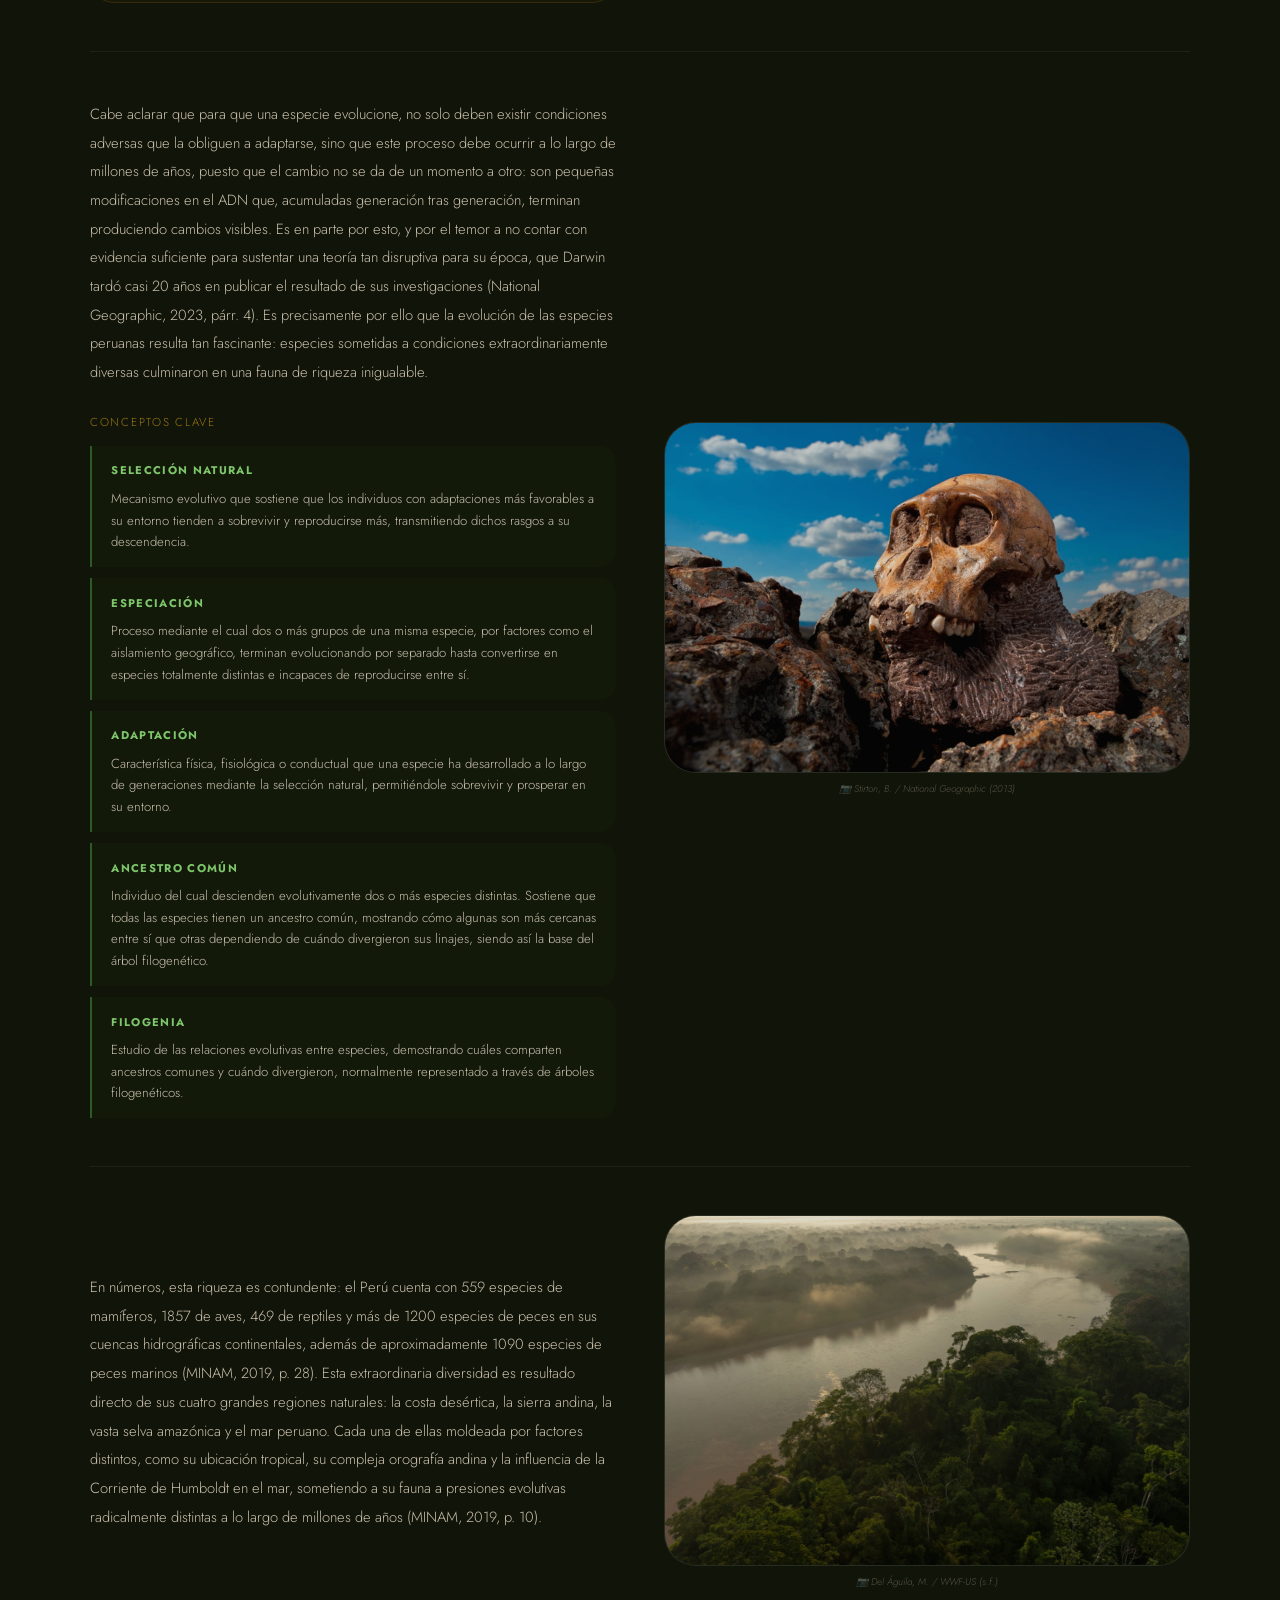
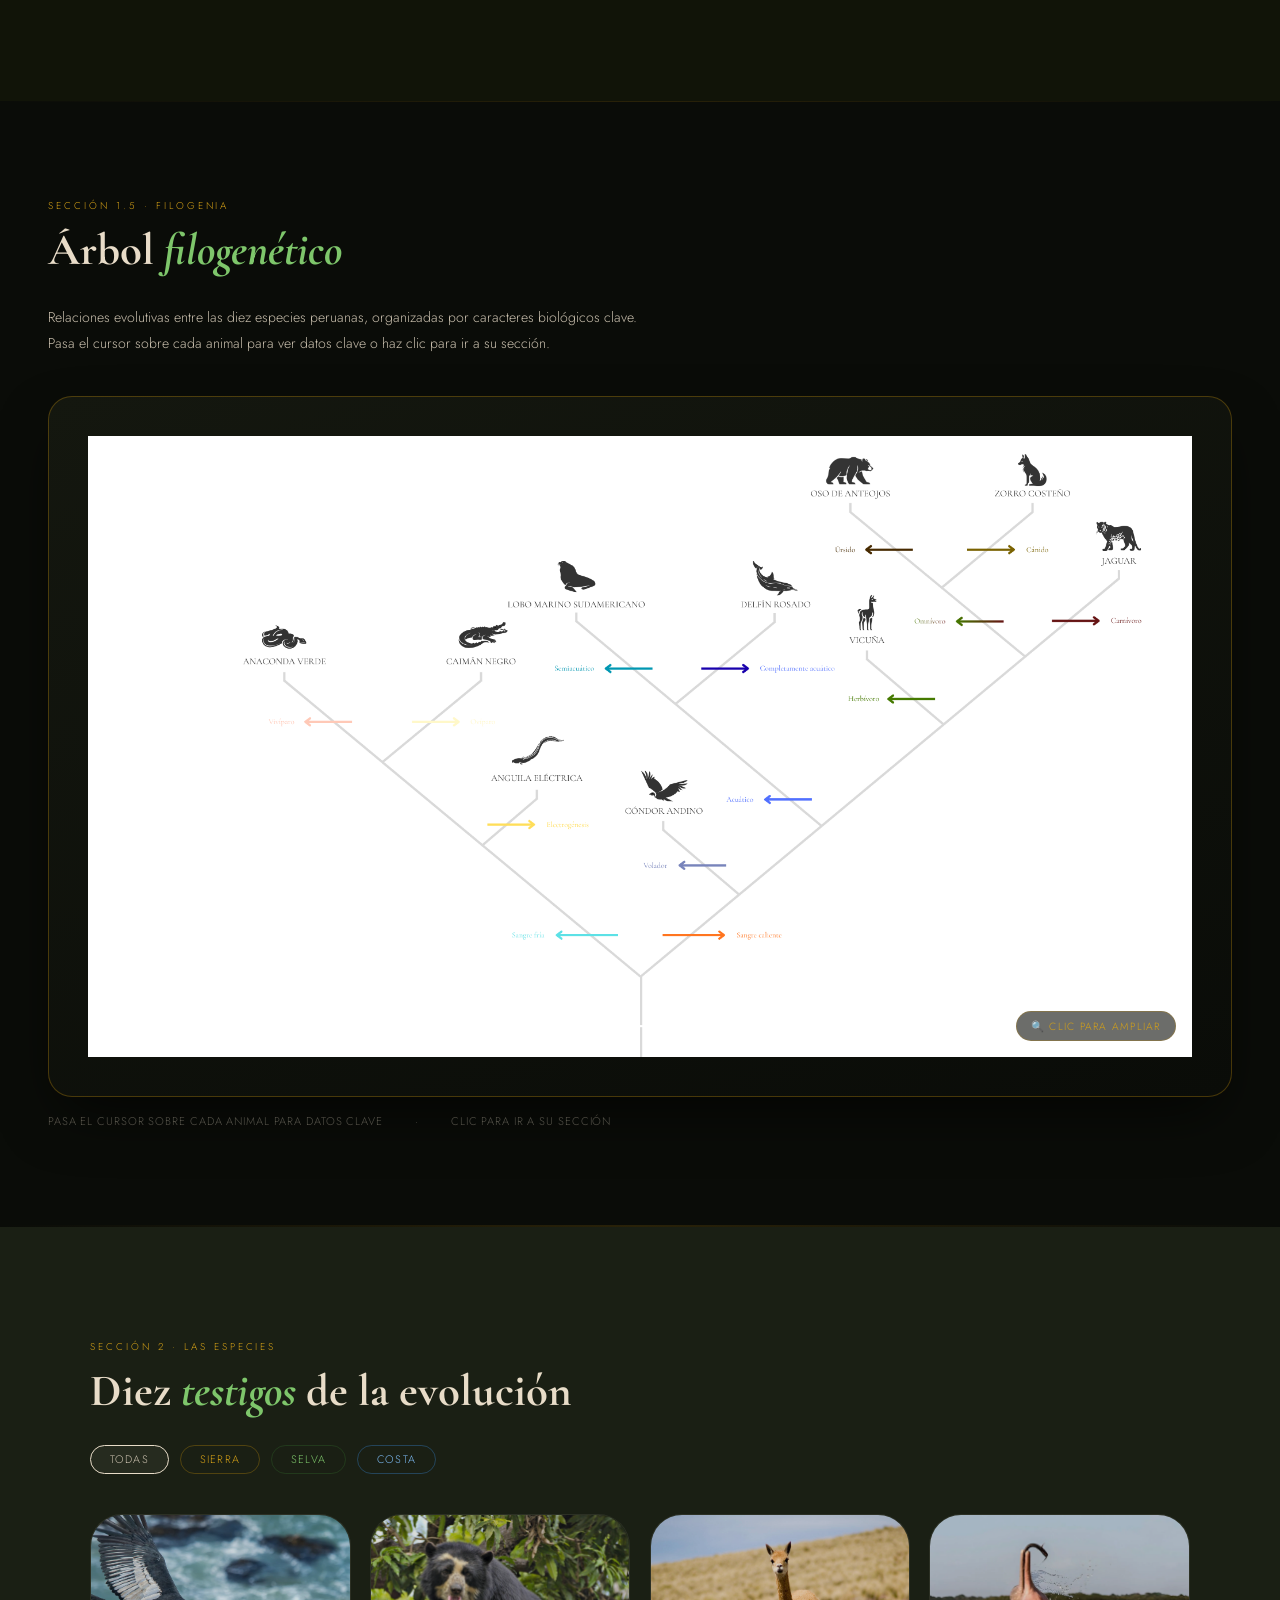
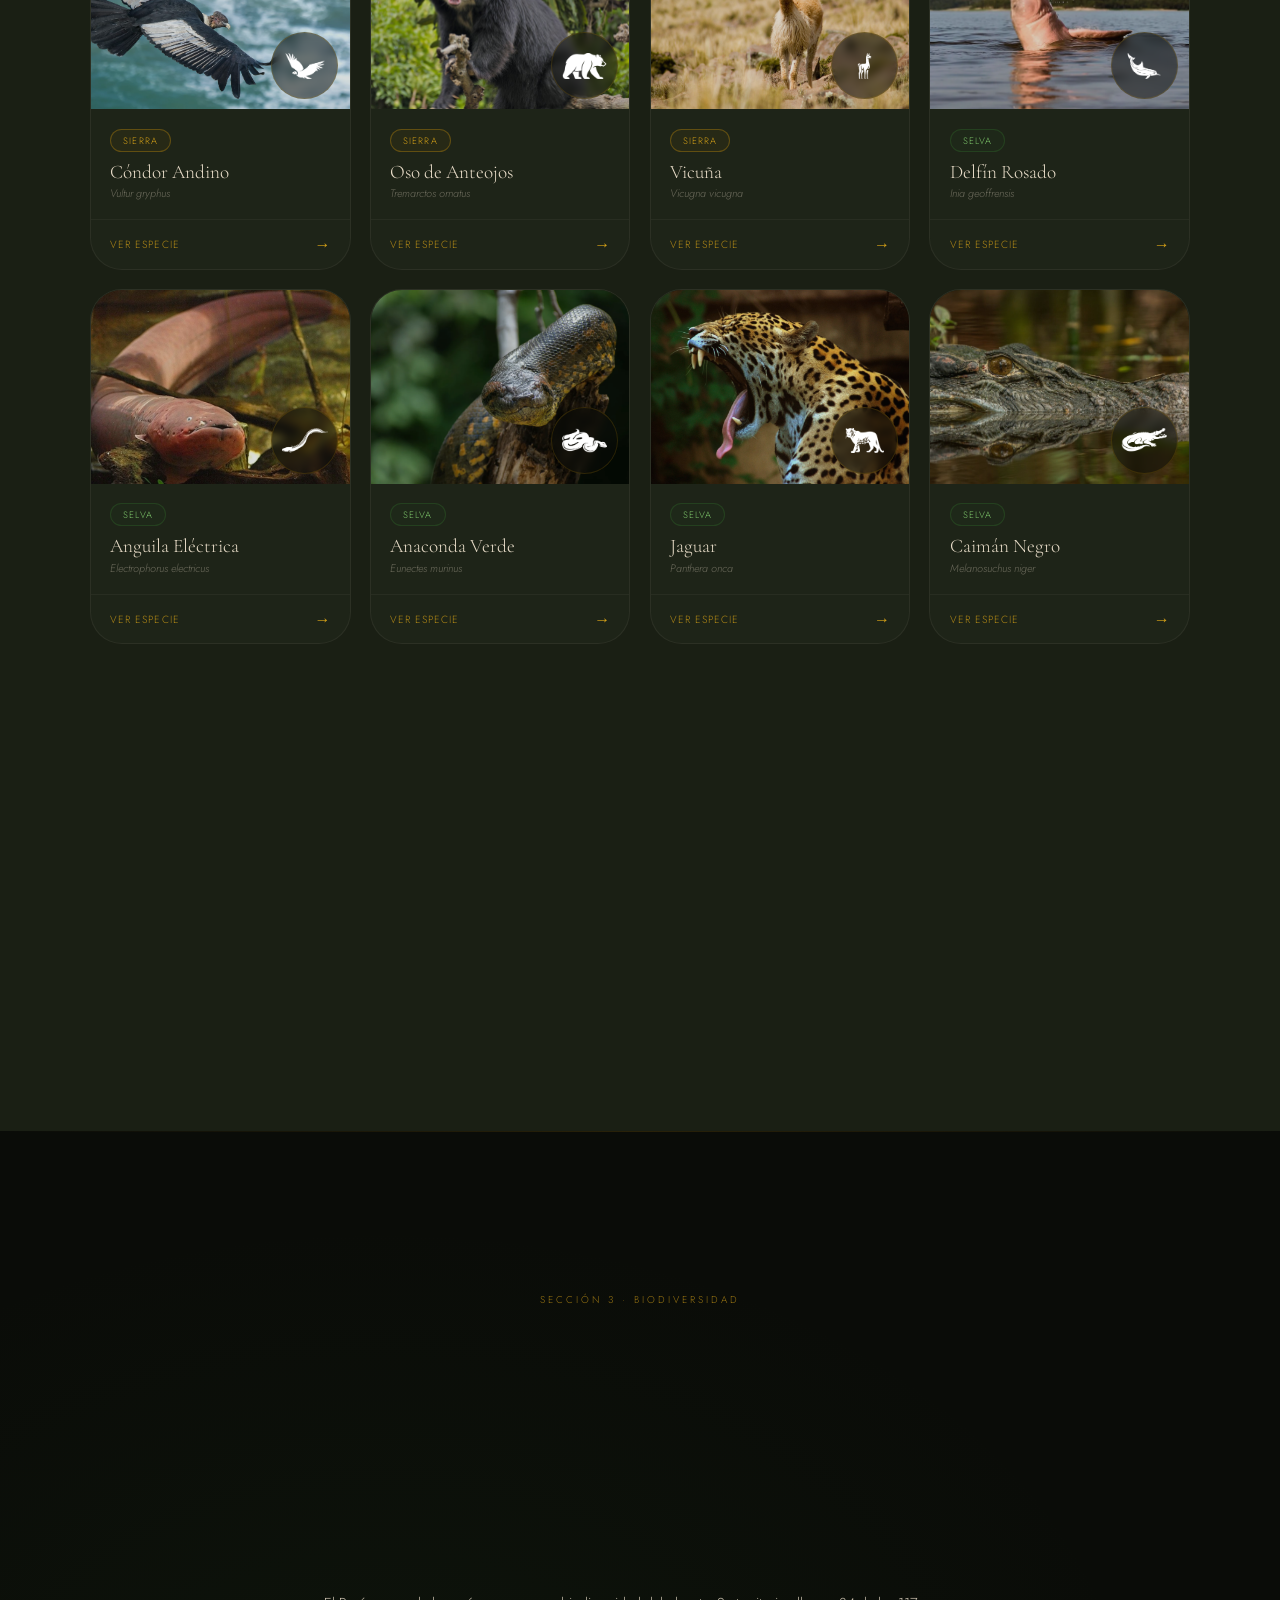
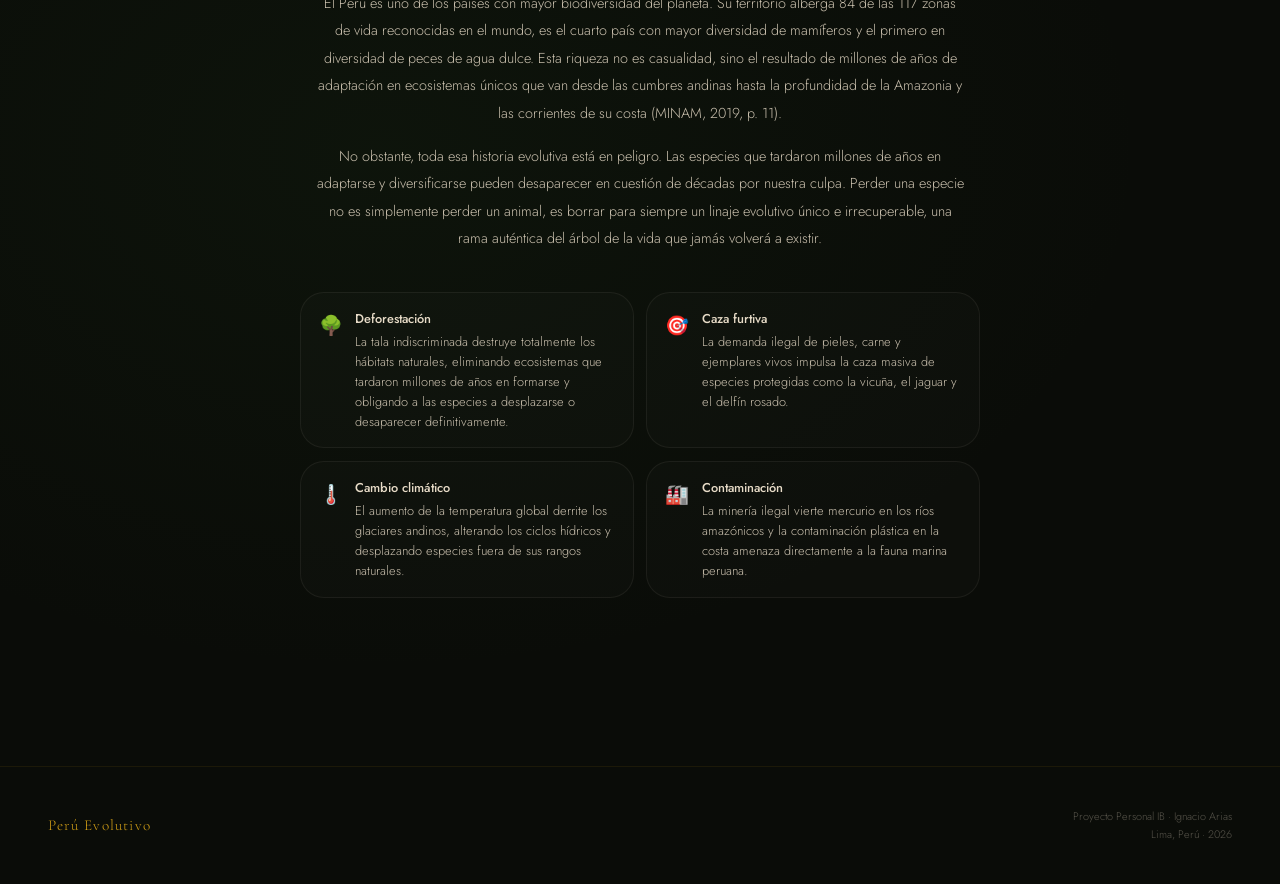
==== commit cf04e439: "Add files via upload" ====
--- a/index.html
+++ b/index.html
@@ -263,7 +263,7 @@
     <p class="section-tag reveal">Sección 1.5 · Filogenia</p>
     <h2 class="section-title reveal d1">Árbol <em>filogenético</em></h2>
     <p class="reveal d2" style="font-size:0.88rem;line-height:1.85;color:var(--humo);max-width:600px;margin-bottom:2.5rem">Relaciones evolutivas entre las diez especies peruanas, organizadas por caracteres biológicos clave. Pasa el cursor sobre cada animal para ver datos clave o haz clic para ir a su sección.</p>
-    <div class="reveal d3" style="width:100%;border-radius:1.5rem;overflow:hidden;cursor:zoom-in;background:linear-gradient(160deg,#b8a67f 0%,#9c8760 100%);box-shadow:0 25px 60px -15px rgba(0,0,0,0.7),inset 0 0 0 1px rgba(184,134,11,0.5),inset 0 0 0 8px #0a0c08,inset 0 0 0 9px rgba(184,134,11,0.4);padding:3rem" onclick="abrirArbol()">
+    <div class="reveal d3" style="width:100%;border-radius:1.5rem;overflow:hidden;cursor:zoom-in;background:linear-gradient(160deg,#14170f 0%,#0a0c08 100%);box-shadow:0 25px 60px -15px rgba(0,0,0,0.7),inset 0 0 0 1px rgba(184,134,11,0.35);padding:2.5rem" onclick="abrirArbol()">
     <div style="position:relative;width:100%">
       <img id="arbol-img" src="img/arbol-filogenetico.png" alt="Árbol filogenético de 10 animales peruanos" style="width:100%;display:block">
       <!-- HOTSPOTS — recalibrados sobre img/arbol-filogenetico.png (1920x1080) -->
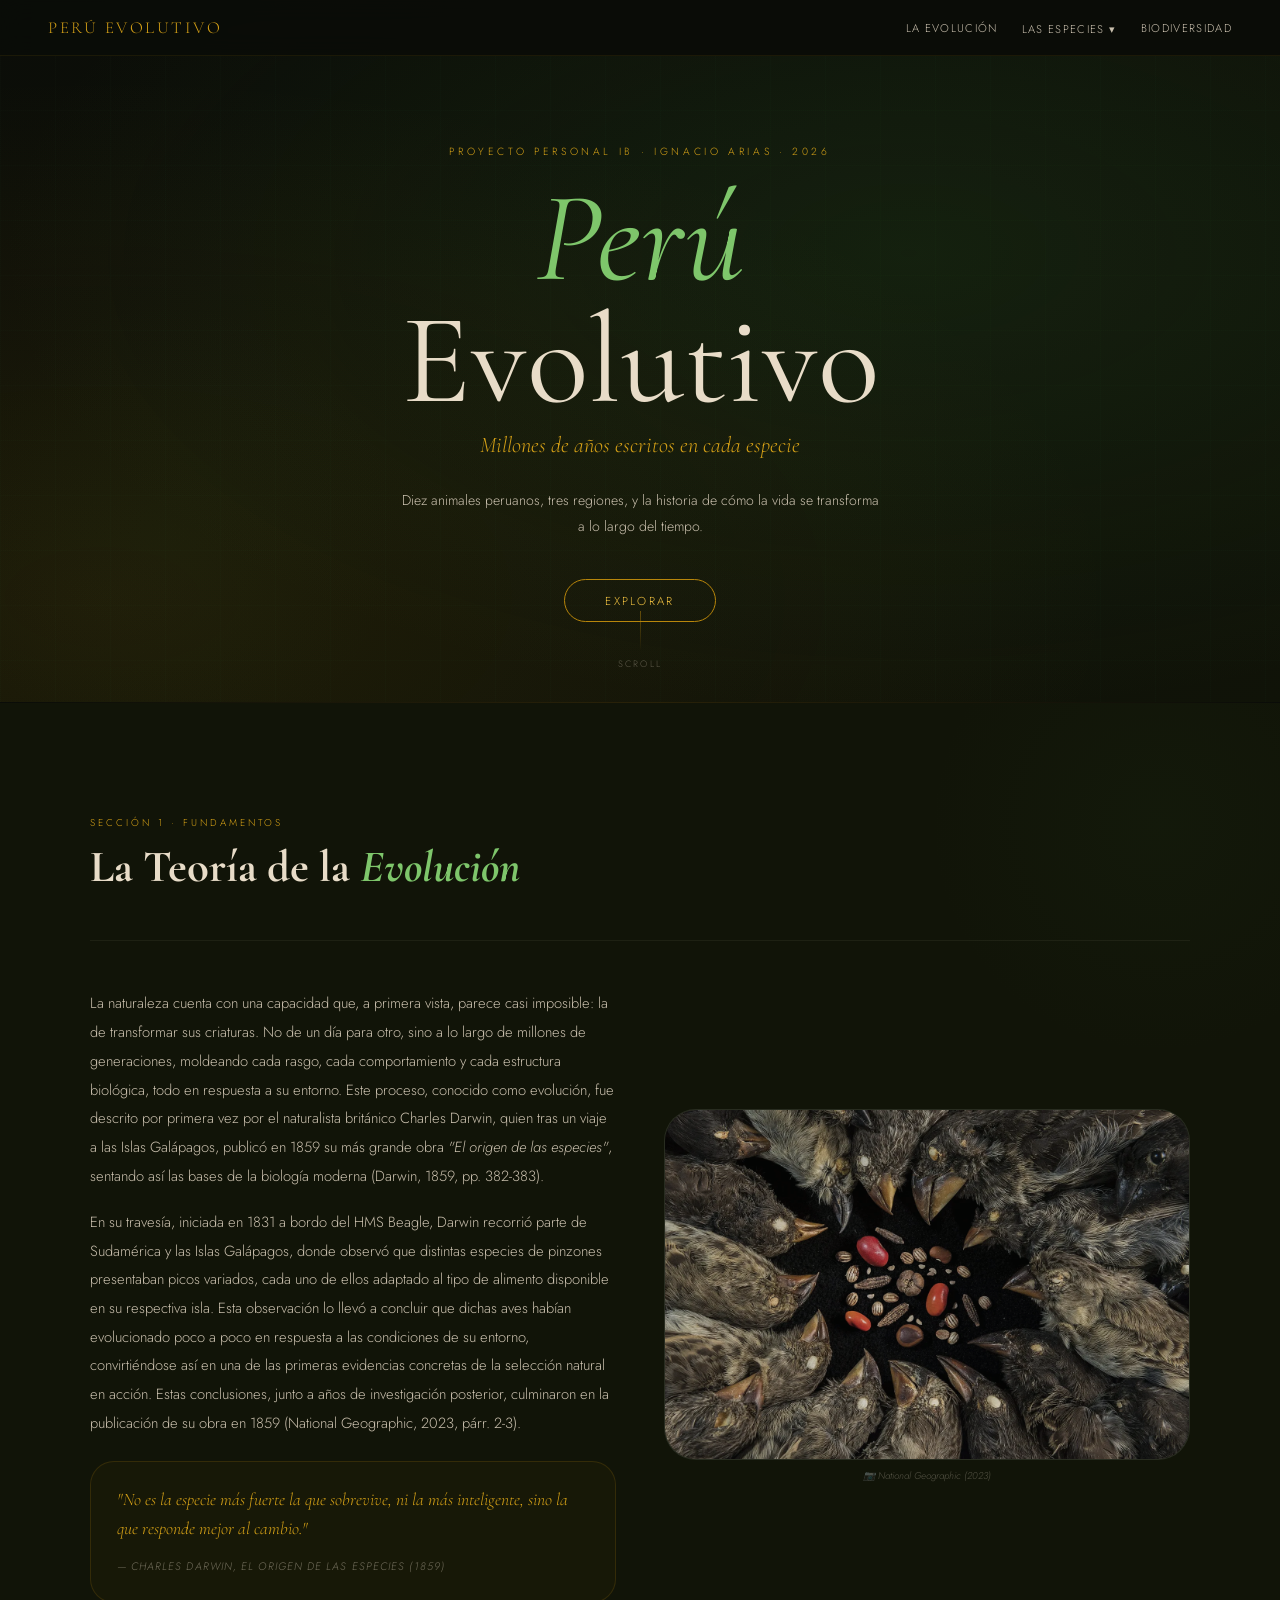
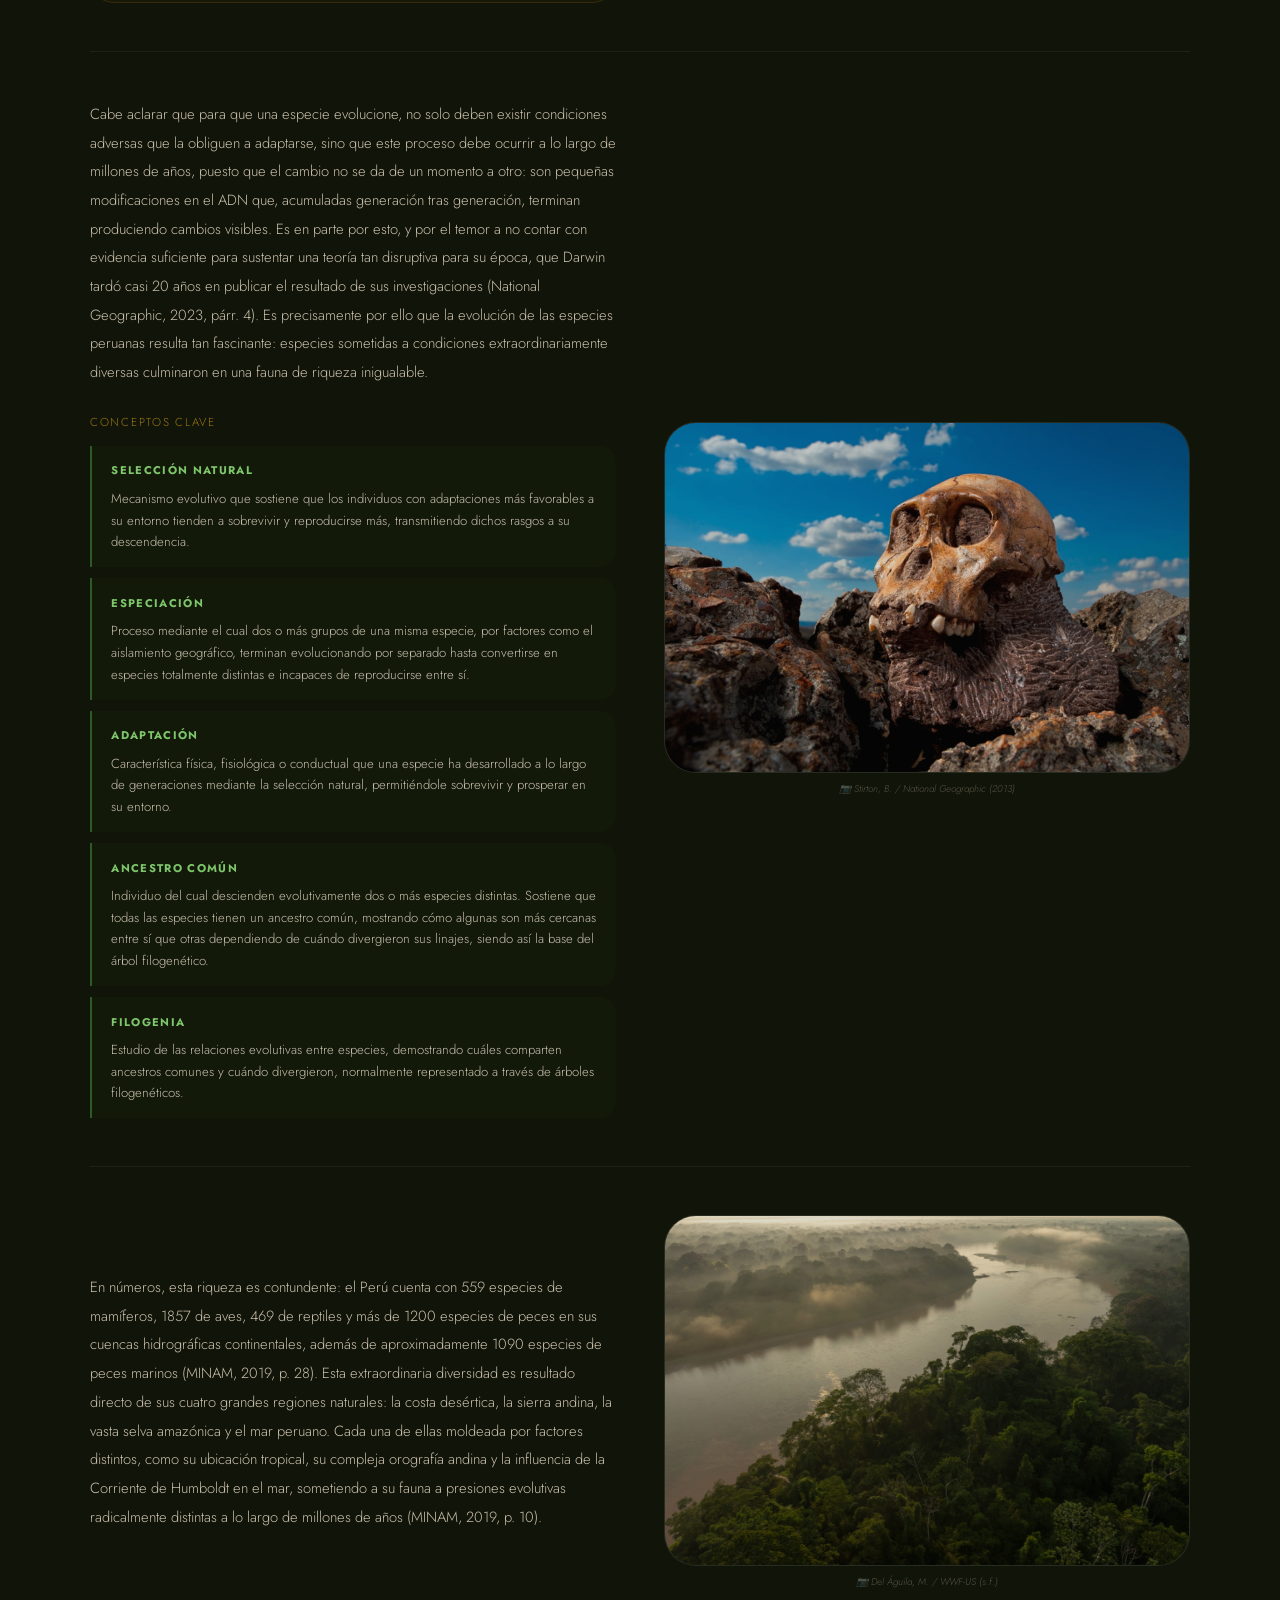
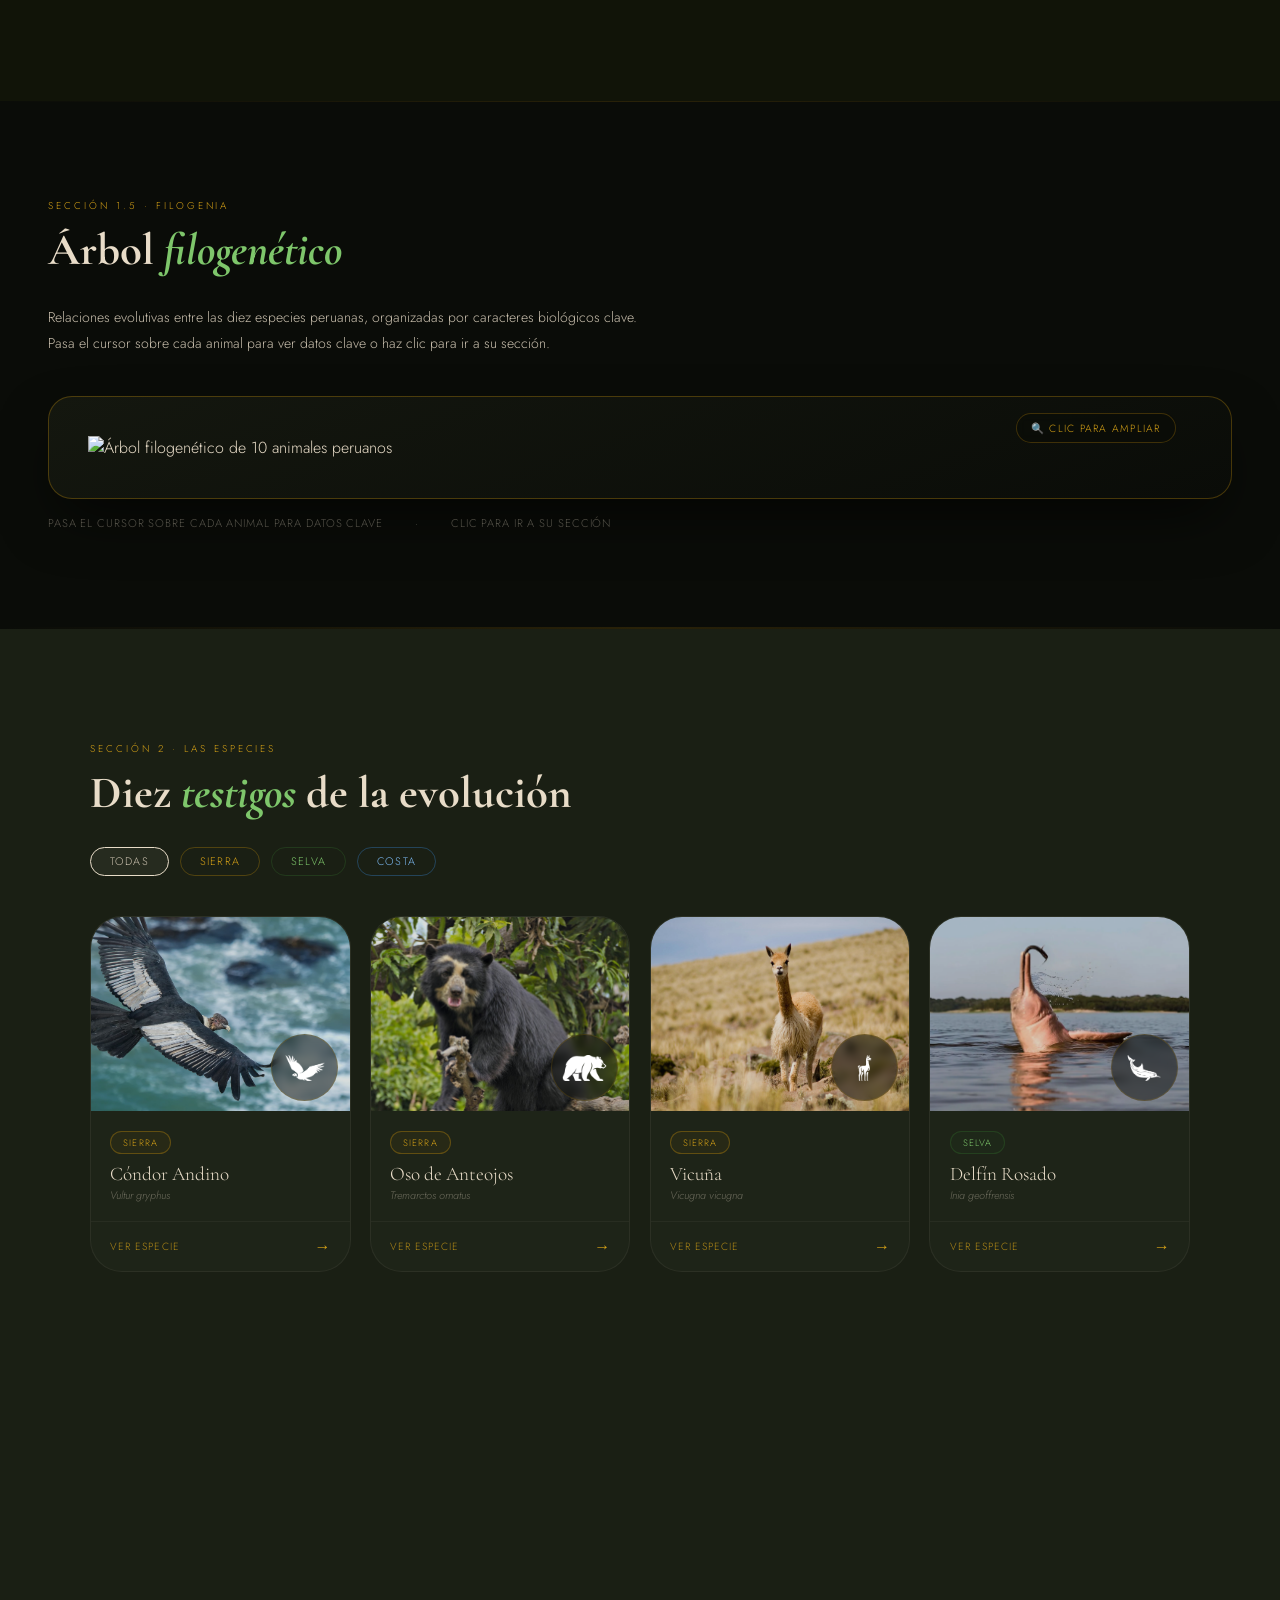
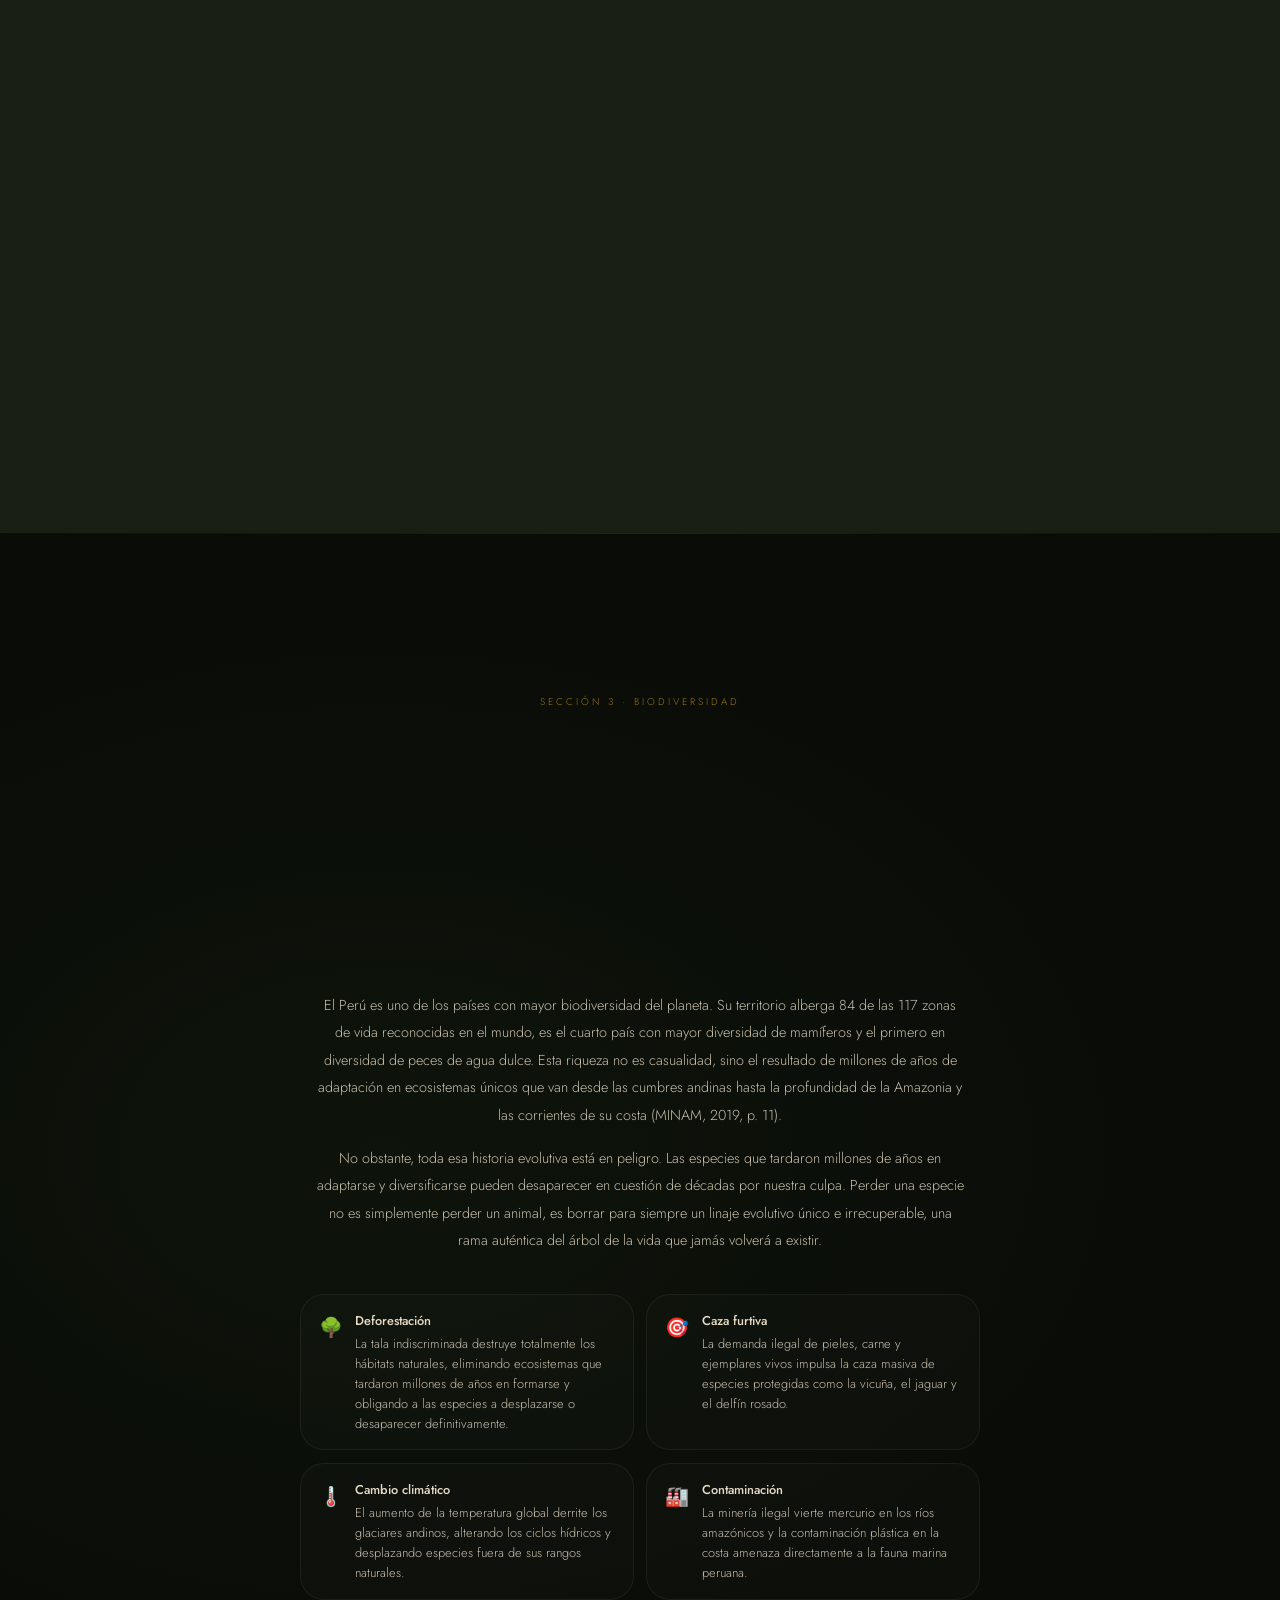
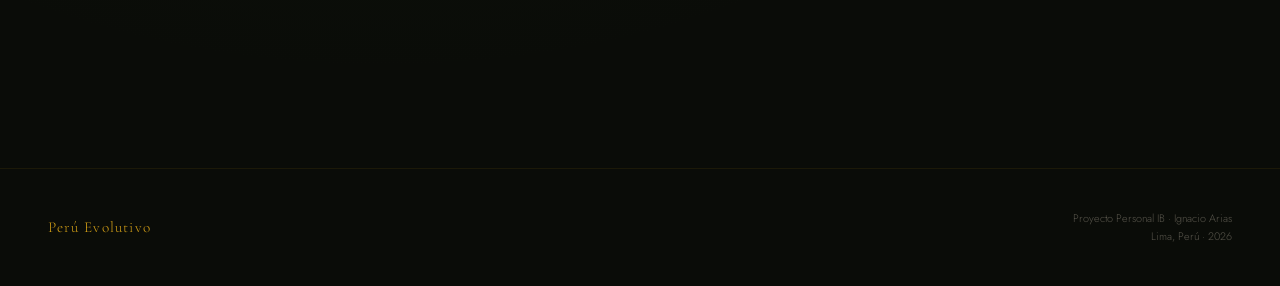
==== commit ee4198d0: "Add files via upload" ====
--- a/index.html
+++ b/index.html
@@ -265,8 +265,8 @@
     <p class="reveal d2" style="font-size:0.88rem;line-height:1.85;color:var(--humo);max-width:600px;margin-bottom:2.5rem">Relaciones evolutivas entre las diez especies peruanas, organizadas por caracteres biológicos clave. Pasa el cursor sobre cada animal para ver datos clave o haz clic para ir a su sección.</p>
     <div class="reveal d3" style="width:100%;border-radius:1.5rem;overflow:hidden;cursor:zoom-in;background:linear-gradient(160deg,#14170f 0%,#0a0c08 100%);box-shadow:0 25px 60px -15px rgba(0,0,0,0.7),inset 0 0 0 1px rgba(184,134,11,0.35);padding:2.5rem" onclick="abrirArbol()">
     <div style="position:relative;width:100%">
-      <img id="arbol-img" src="img/arbol-filogenetico.png" alt="Árbol filogenético de 10 animales peruanos" style="width:100%;display:block">
-      <!-- HOTSPOTS — recalibrados sobre img/arbol-filogenetico.png (1920x1080) -->
+      <img id="arbol-img" src="img/arbol-filogenetico-v2.png" alt="Árbol filogenético de 10 animales peruanos" style="width:100%;display:block">
+      <!-- HOTSPOTS — recalibrados sobre img/arbol-filogenetico-v2.png (1920x1080) -->
       <a href="anaconda.html" class="arbol-spot" style="left:4.8%;top:31.2%;transform:translate(-50%,-50%)" data-tip="🐍 Anaconda verde — Vivípara, inusual para reptiles. La serpiente más pesada del mundo." onclick="event.stopPropagation()"></a>
       <a href="caiman.html" class="arbol-spot" style="left:26.7%;top:30.7%;transform:translate(-50%,-50%)" data-tip="🐊 Caimán negro — Ovíparo. El mayor depredador amazónico. Plan corporal sin cambios en 80 millones de años." onclick="event.stopPropagation()"></a>
       <a href="pez.html" class="arbol-spot" style="left:32.8%;top:49.7%;transform:translate(-50%,-50%)" data-tip="⚡ Anguila eléctrica — Electrogenesis. Genera hasta 860V. Ejemplo icónico de evolución convergente." onclick="event.stopPropagation()"></a>
@@ -285,7 +285,7 @@
     <!-- LIGHTBOX ÁRBOL -->
     <div id="lightbox-arbol" style="display:none;position:fixed;inset:0;z-index:500;background:rgba(5,7,3,0.96);align-items:center;justify-content:center;cursor:zoom-out;flex-direction:column;gap:1rem" onclick="cerrarArbol()">
       <button style="position:absolute;top:1.5rem;right:2rem;font-size:2rem;color:var(--humo);opacity:0.5;cursor:pointer;background:none;border:none;transition:opacity 0.2s" onmouseenter="this.style.opacity=1" onmouseleave="this.style.opacity=0.5" onclick="cerrarArbol()">✕</button>
-      <img src="img/arbol-filogenetico.png" alt="Árbol filogenético" style="max-width:95vw;max-height:92vh;object-fit:contain;border-radius:var(--r-lg)">
+      <img src="img/arbol-filogenetico-v2.png" alt="Árbol filogenético" style="max-width:95vw;max-height:92vh;object-fit:contain;border-radius:var(--r-lg)">
       <p style="font-size:0.7rem;letter-spacing:0.12em;text-transform:uppercase;color:var(--humo);opacity:0.35">ESC o clic para cerrar</p>
     </div>
 
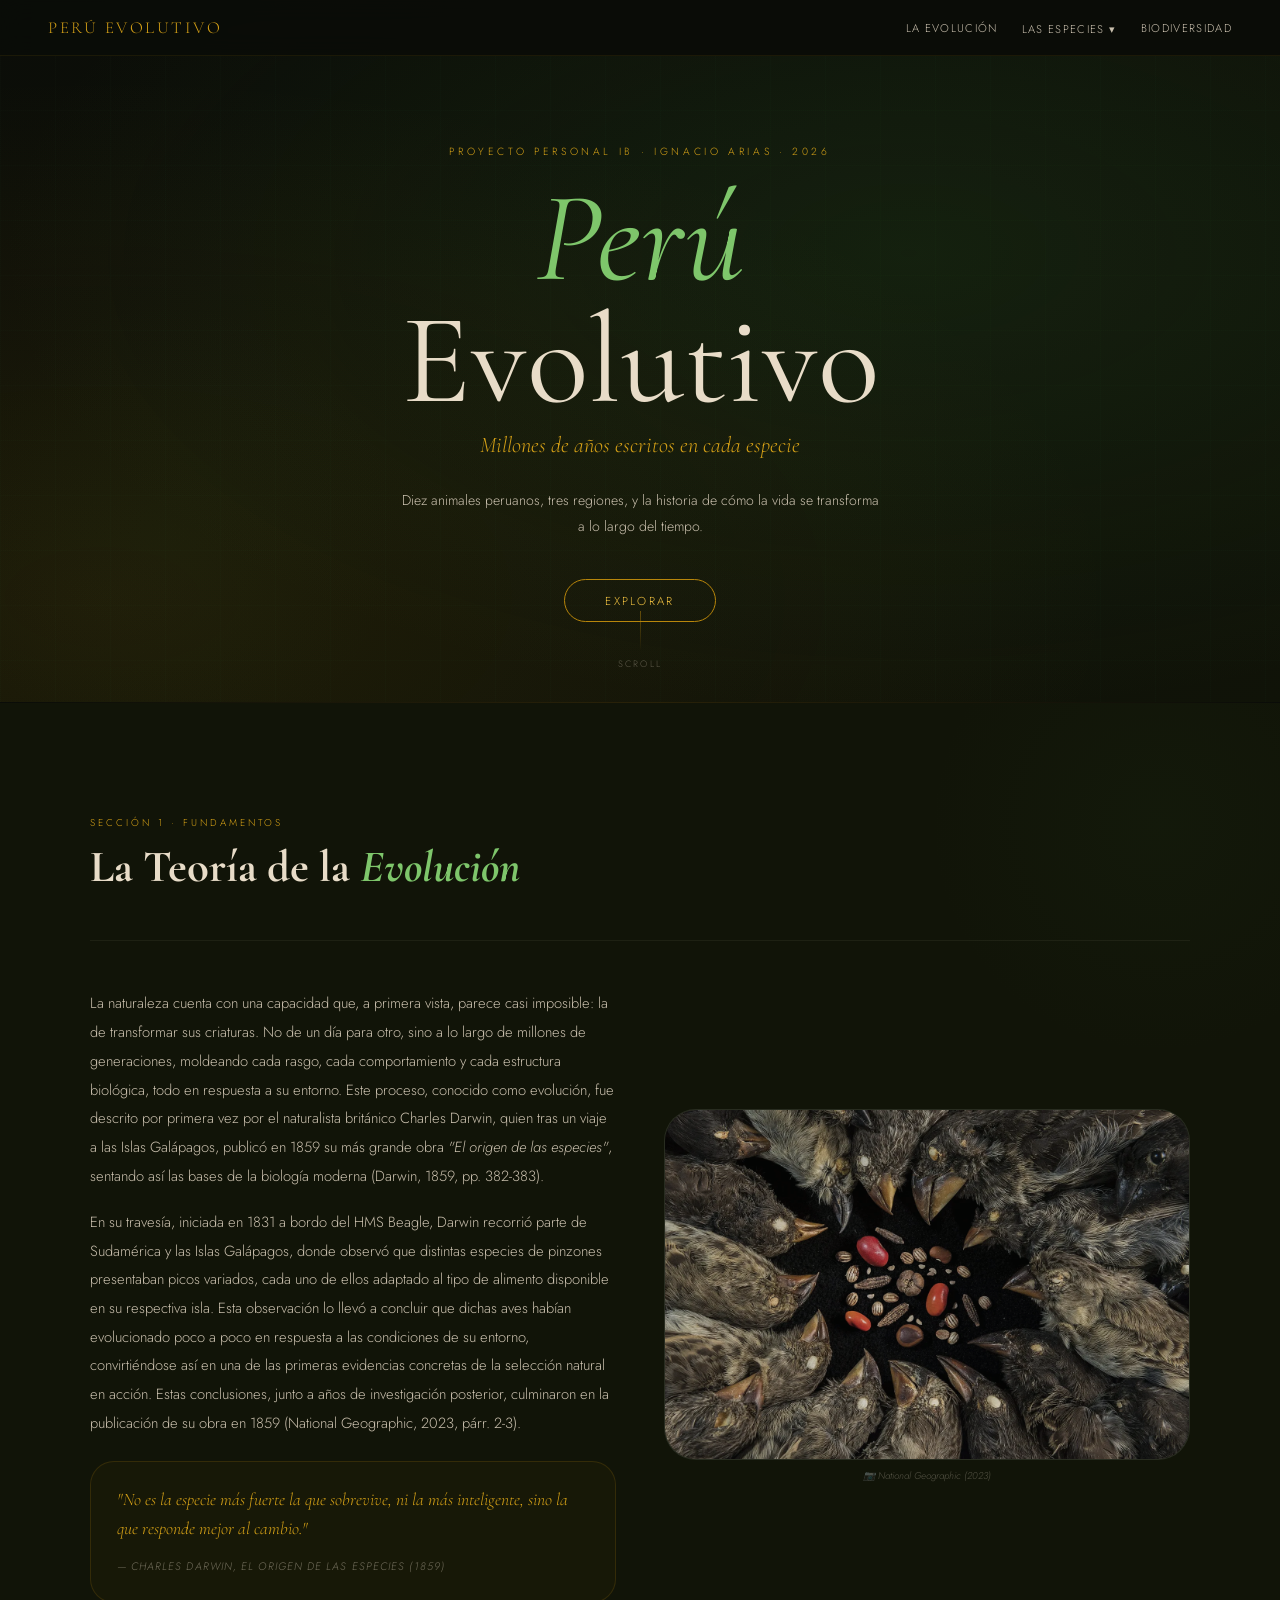
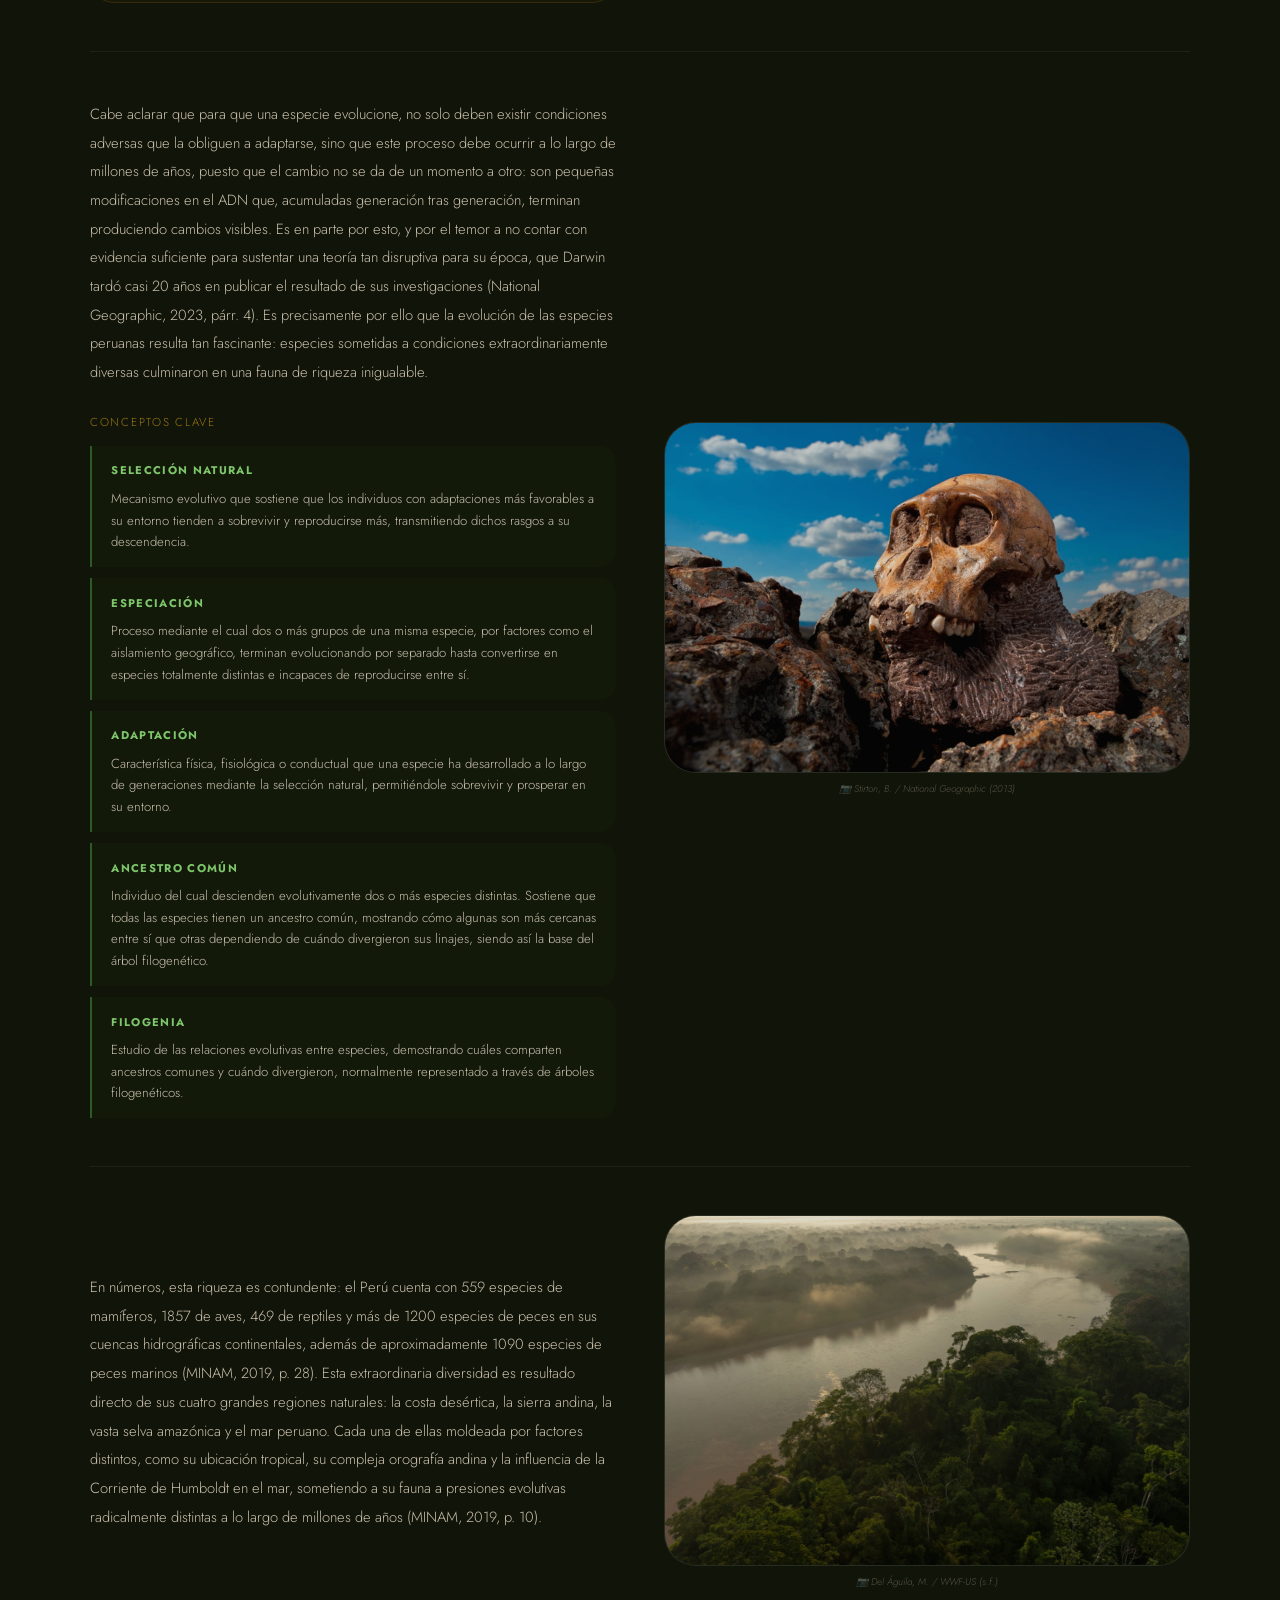
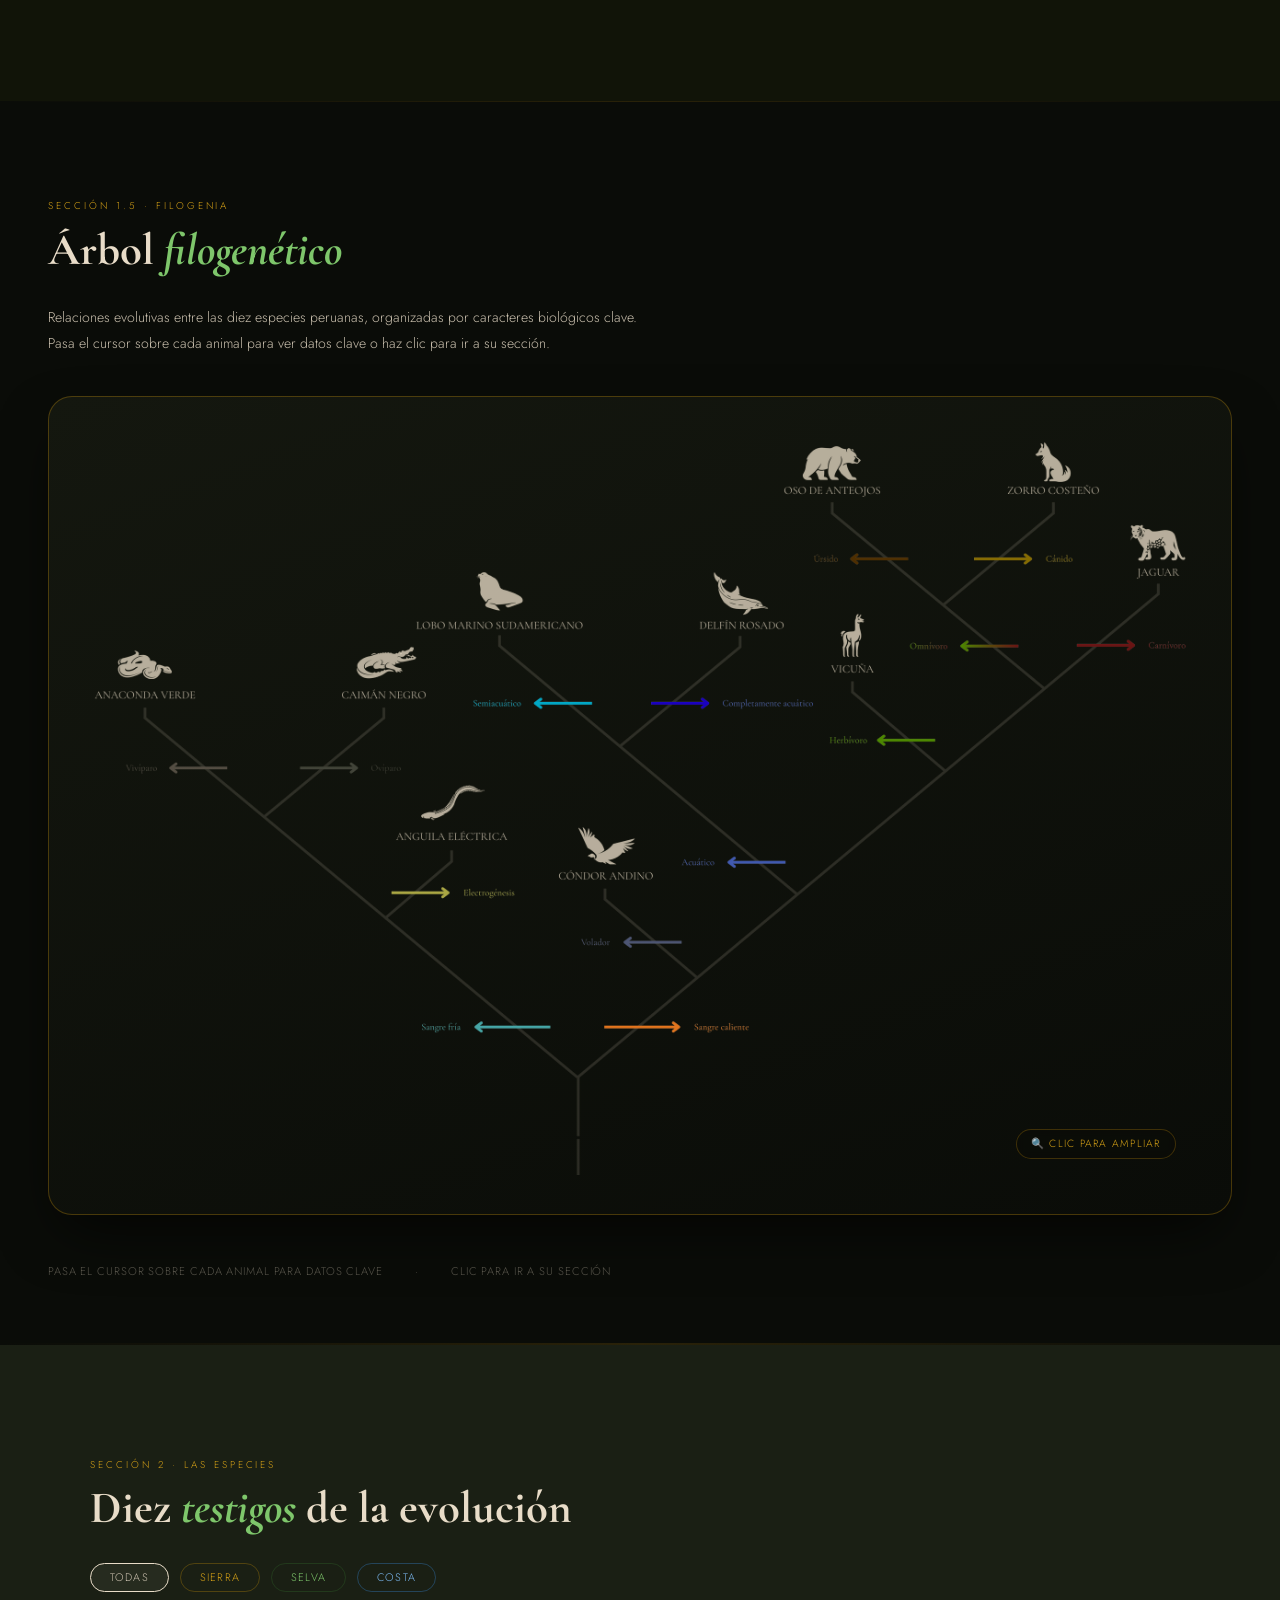
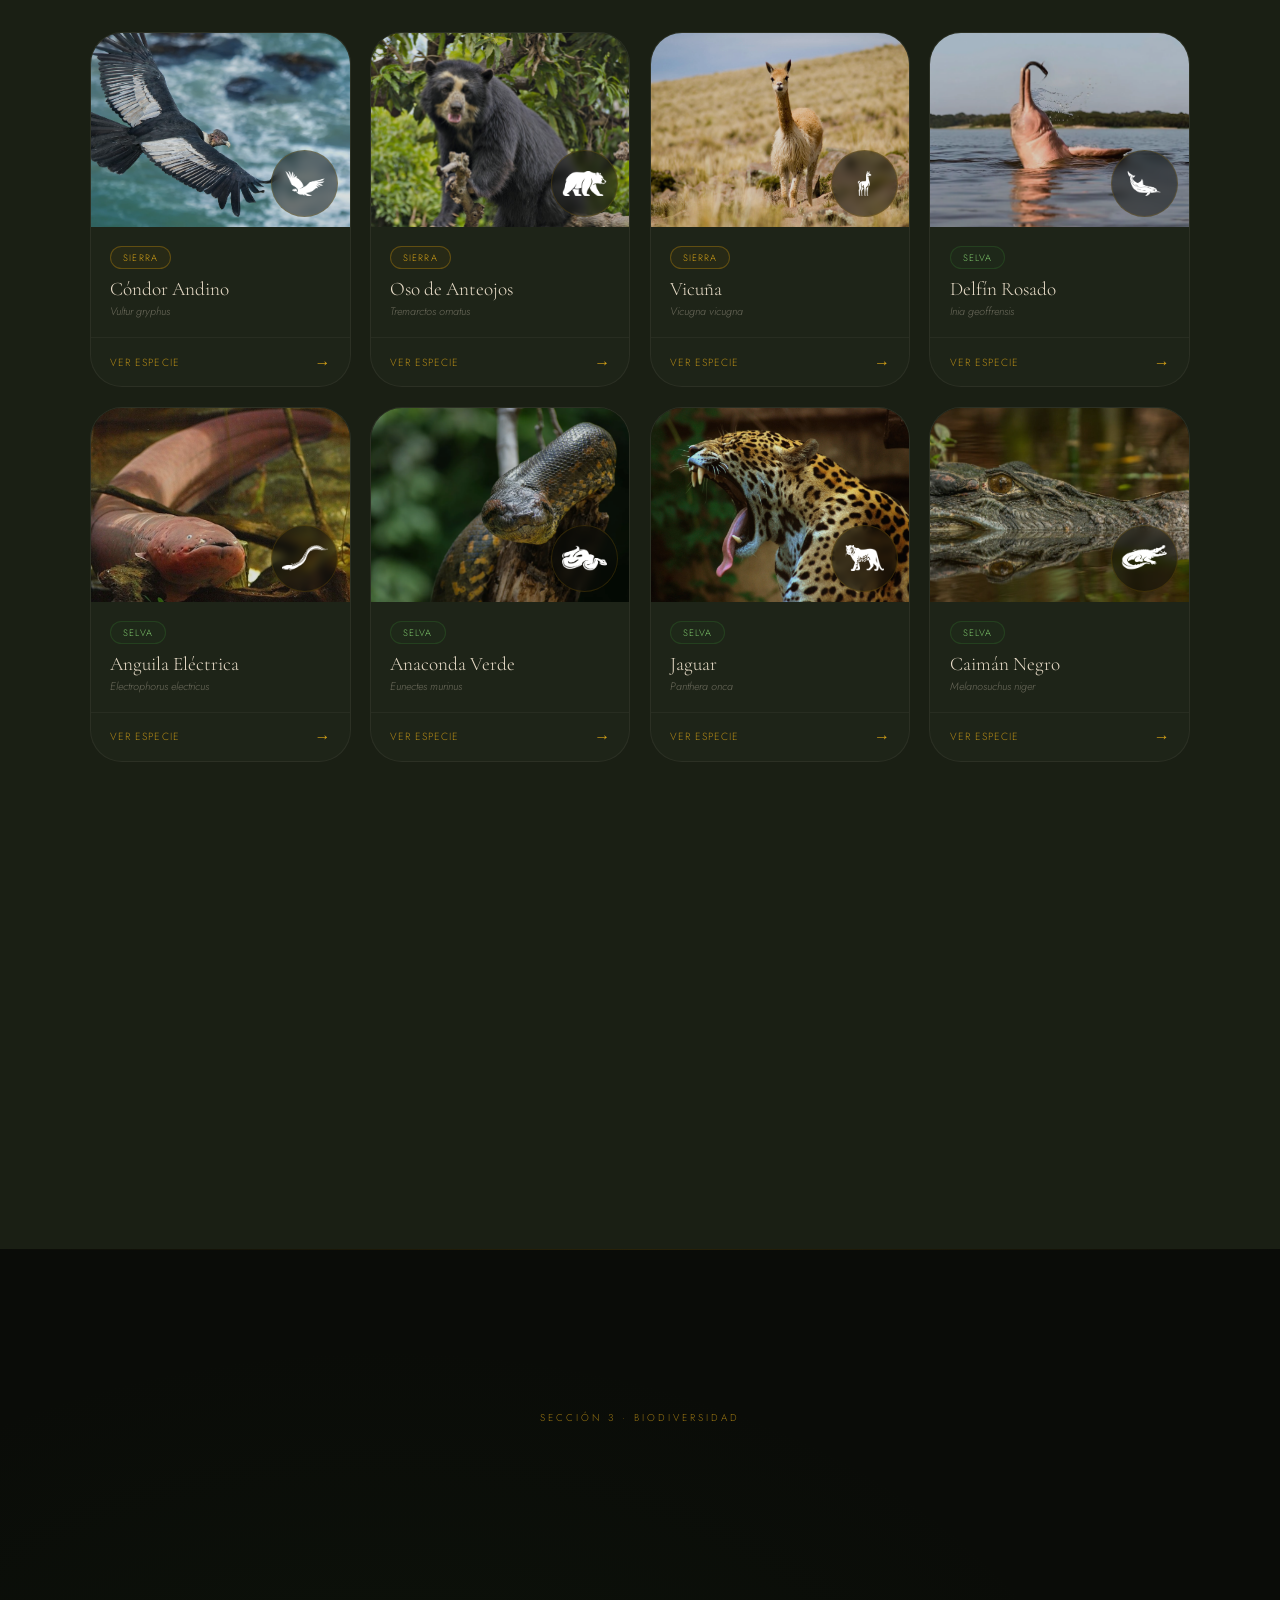
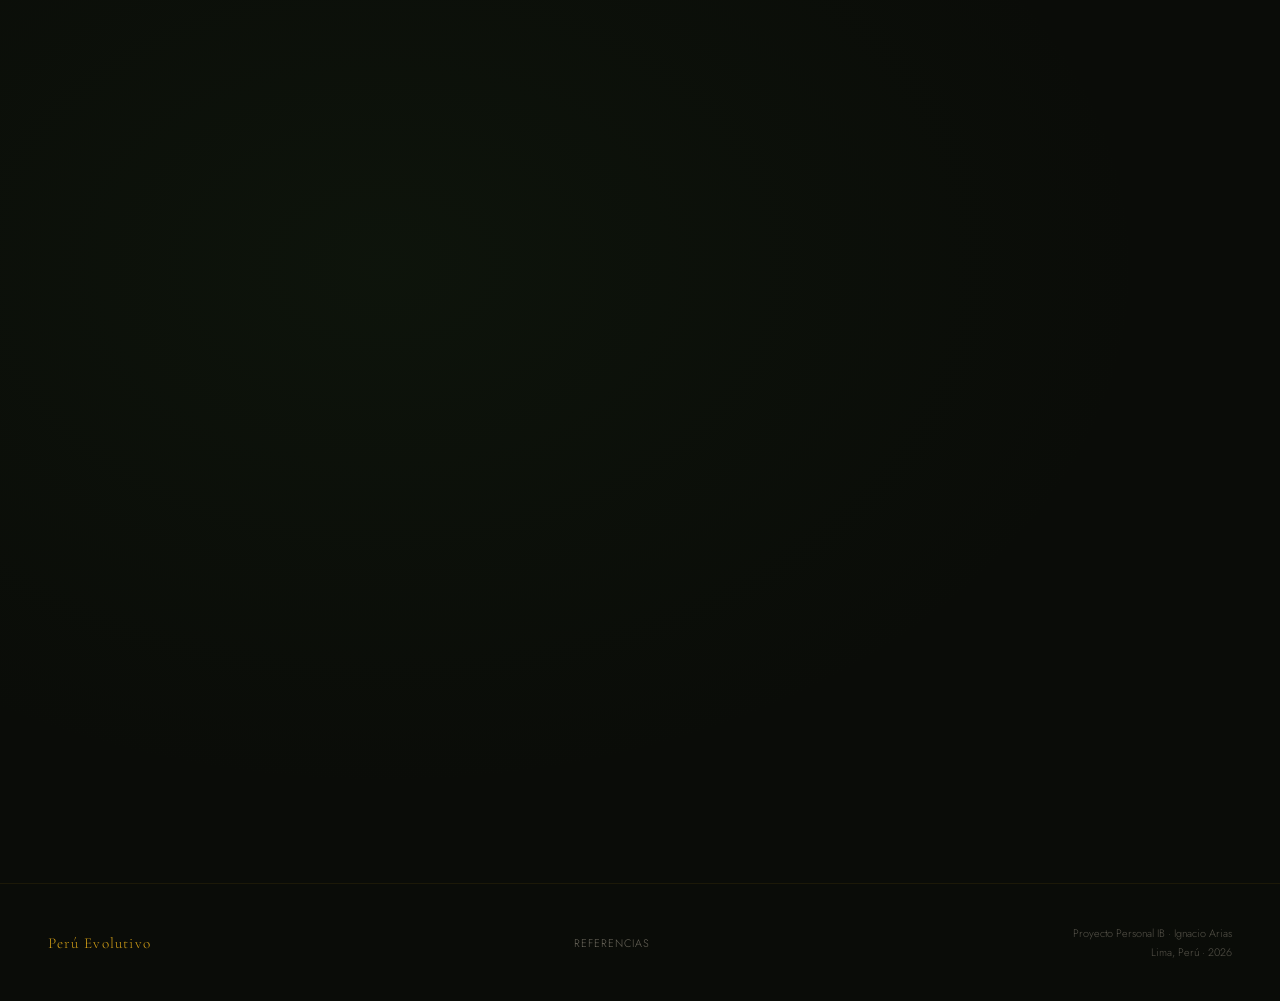
==== commit bae2381c: "Add files via upload" ====
--- a/index.html
+++ b/index.html
@@ -551,6 +551,7 @@
 
 <footer>
   <div class="footer-brand">Perú Evolutivo</div>
+  <a class="footer-ref" href="referencias.html">Referencias</a>
   <div class="footer-meta">Proyecto Personal IB · Ignacio Arias<br>Lima, Perú · 2026</div>
 </footer>
 
--- a/style.css
+++ b/style.css
@@ -67,8 +67,10 @@
 /* ══════════════════════════════
    FOOTER
 ══════════════════════════════ */
-footer{padding:2.5rem 3rem;background:var(--negro);border-top:1px solid rgba(184,134,11,0.1);display:flex;justify-content:space-between;align-items:center}
+footer{padding:2.5rem 3rem;background:var(--negro);border-top:1px solid rgba(184,134,11,0.1);display:flex;justify-content:space-between;align-items:center;gap:1.5rem}
 .footer-brand{font-family:'Cormorant Garamond',serif;font-size:0.95rem;color:var(--dorado-claro);letter-spacing:0.08em}
+.footer-ref{font-size:0.68rem;letter-spacing:0.1em;text-transform:uppercase;color:var(--humo);opacity:0.5;text-decoration:none;transition:opacity 0.3s,color 0.3s}
+.footer-ref:hover{opacity:1;color:var(--dorado-brillo)}
 .footer-meta{font-size:0.68rem;color:var(--humo);opacity:0.4;text-align:right;line-height:1.7}
 
 /* ══════════════════════════════
@@ -80,4 +82,6 @@
   .nav-links{display:none}
   footer{flex-direction:column;gap:1rem;text-align:center}
   .footer-meta{text-align:center}
+  .footer-ref{order:2}
+  .footer-meta{order:3}
 }
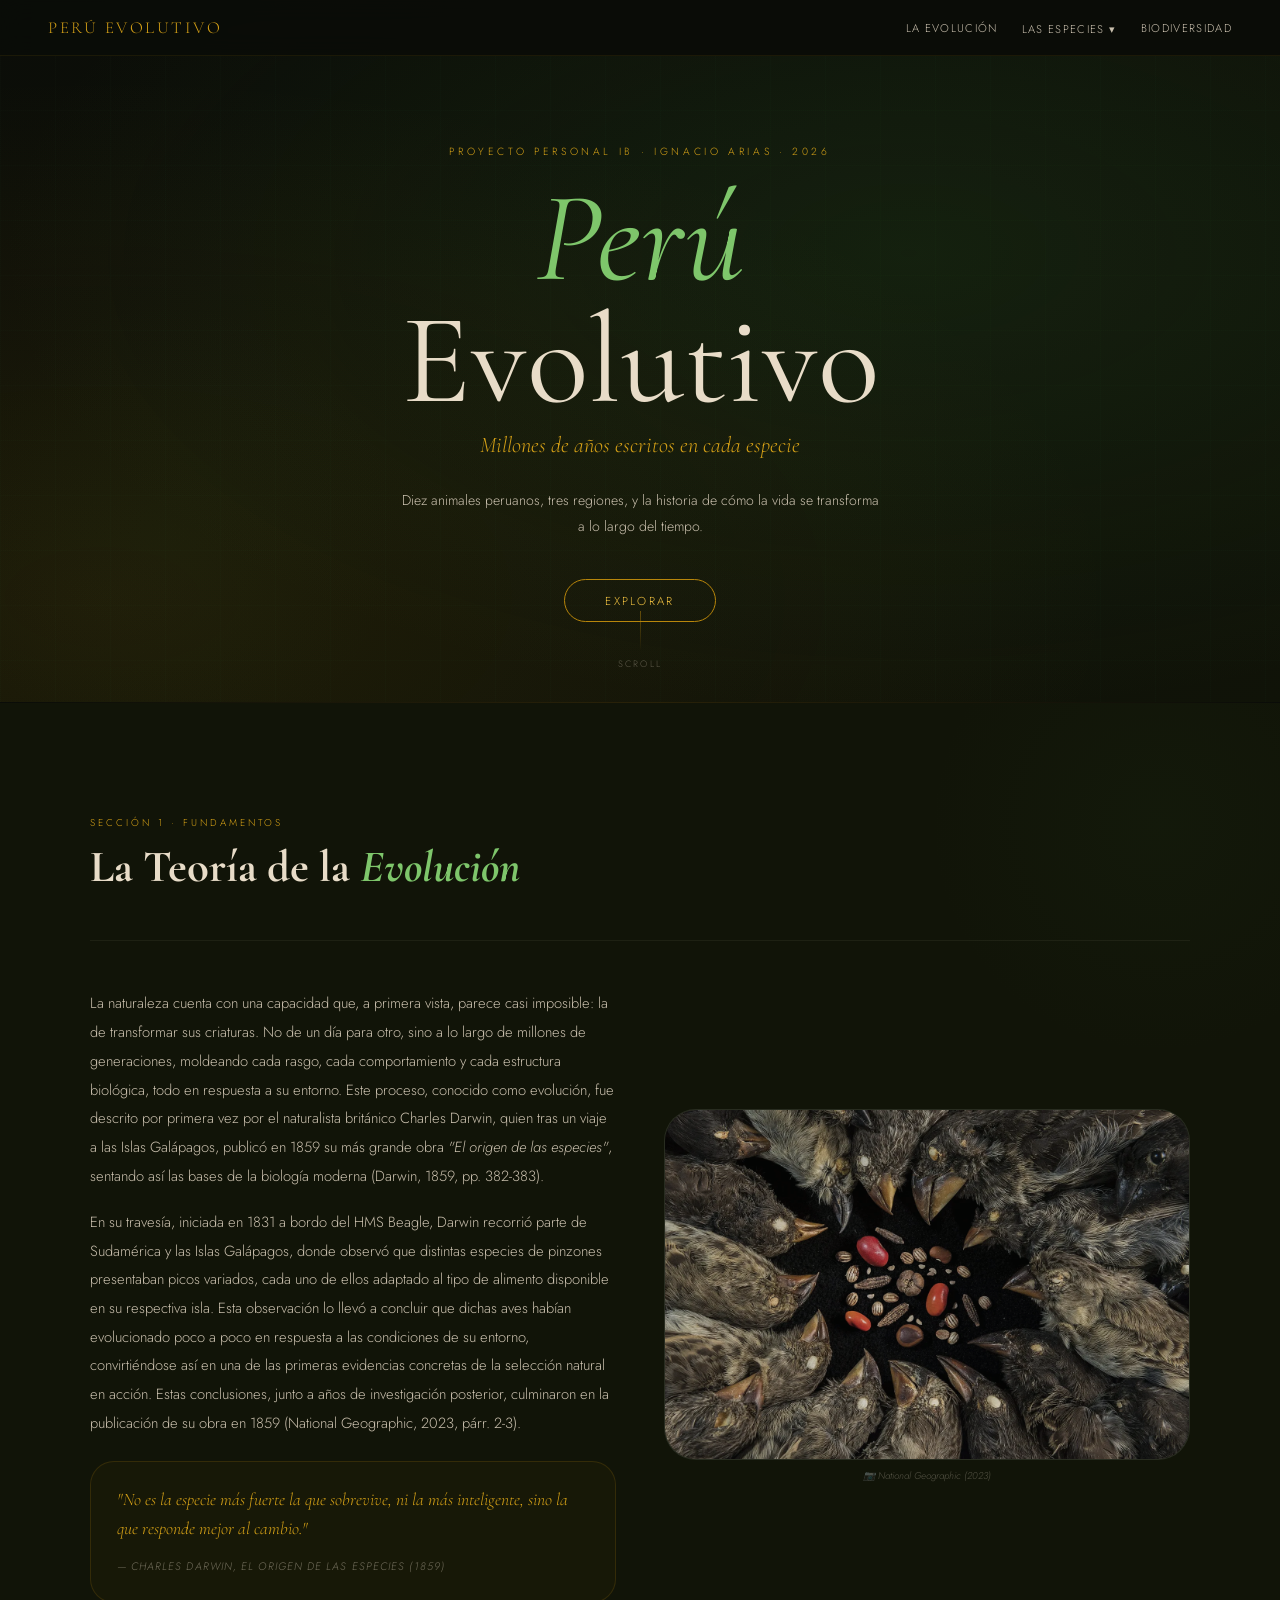
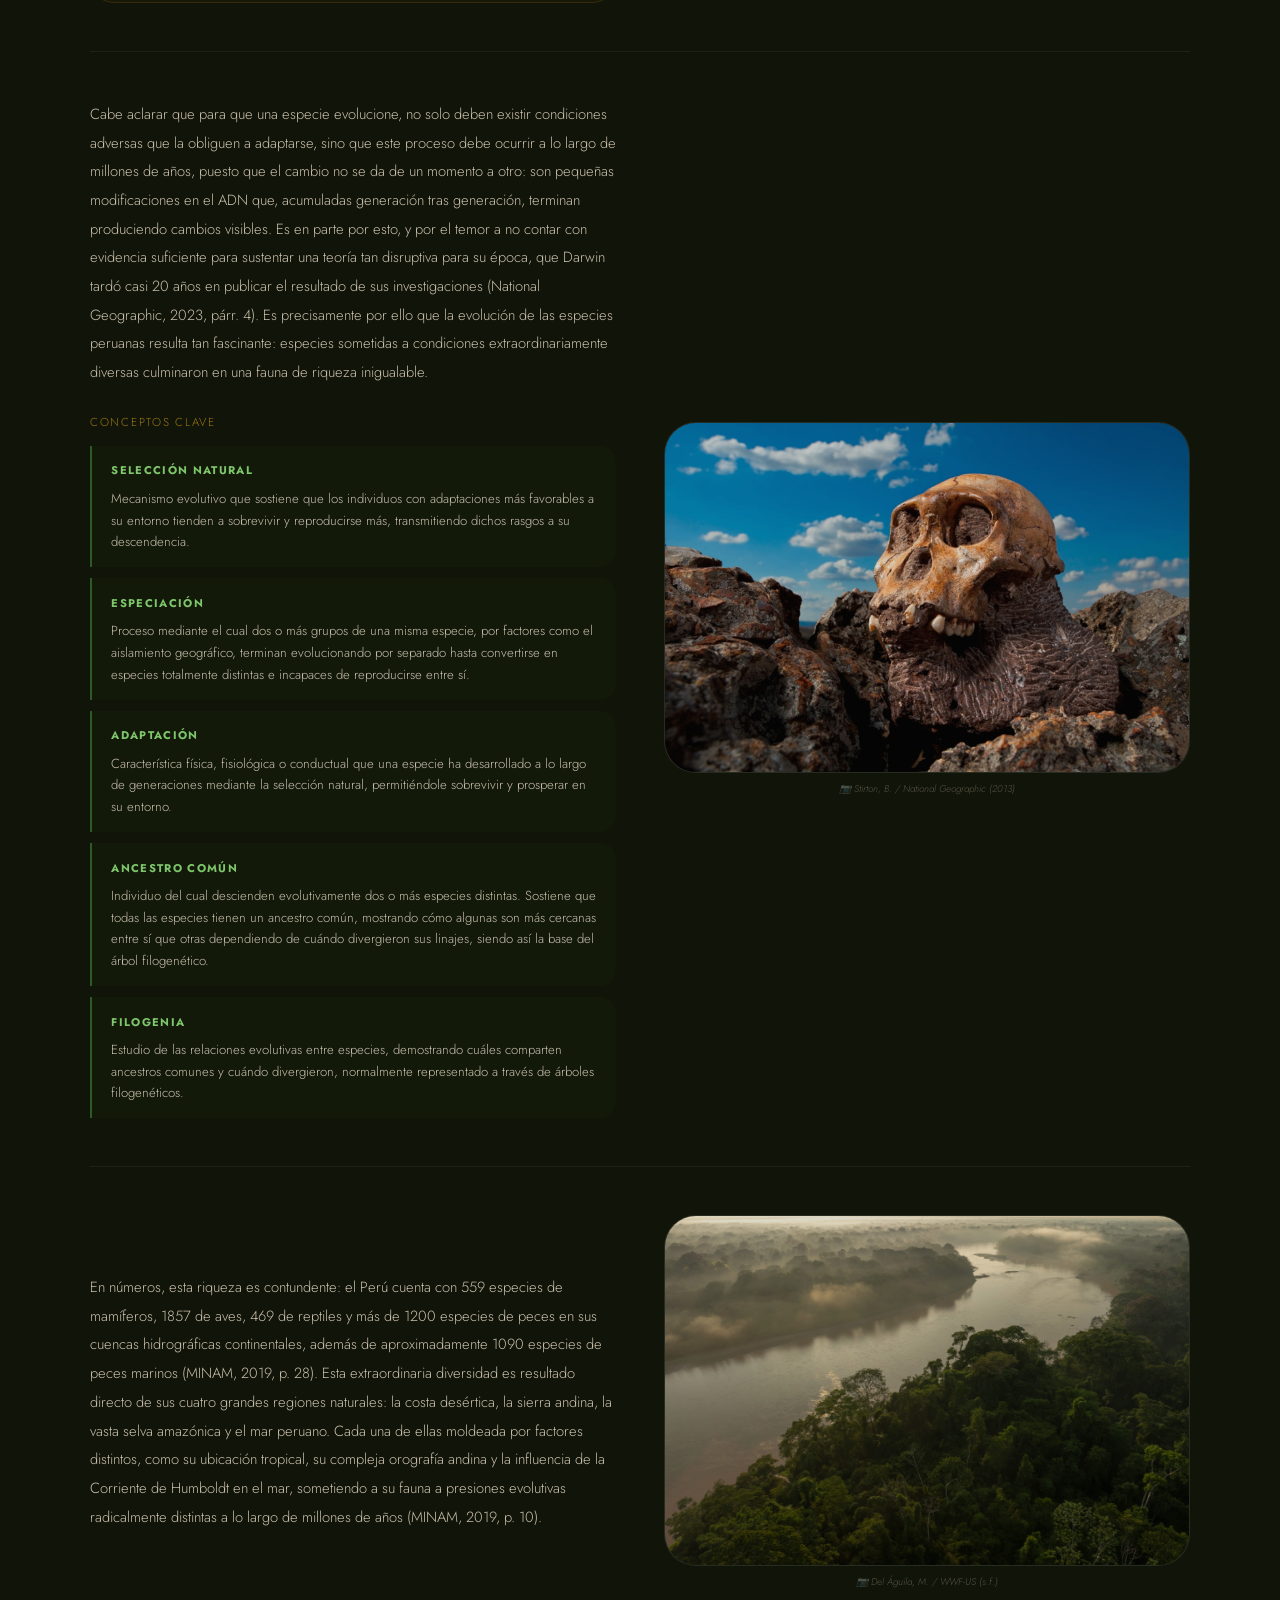
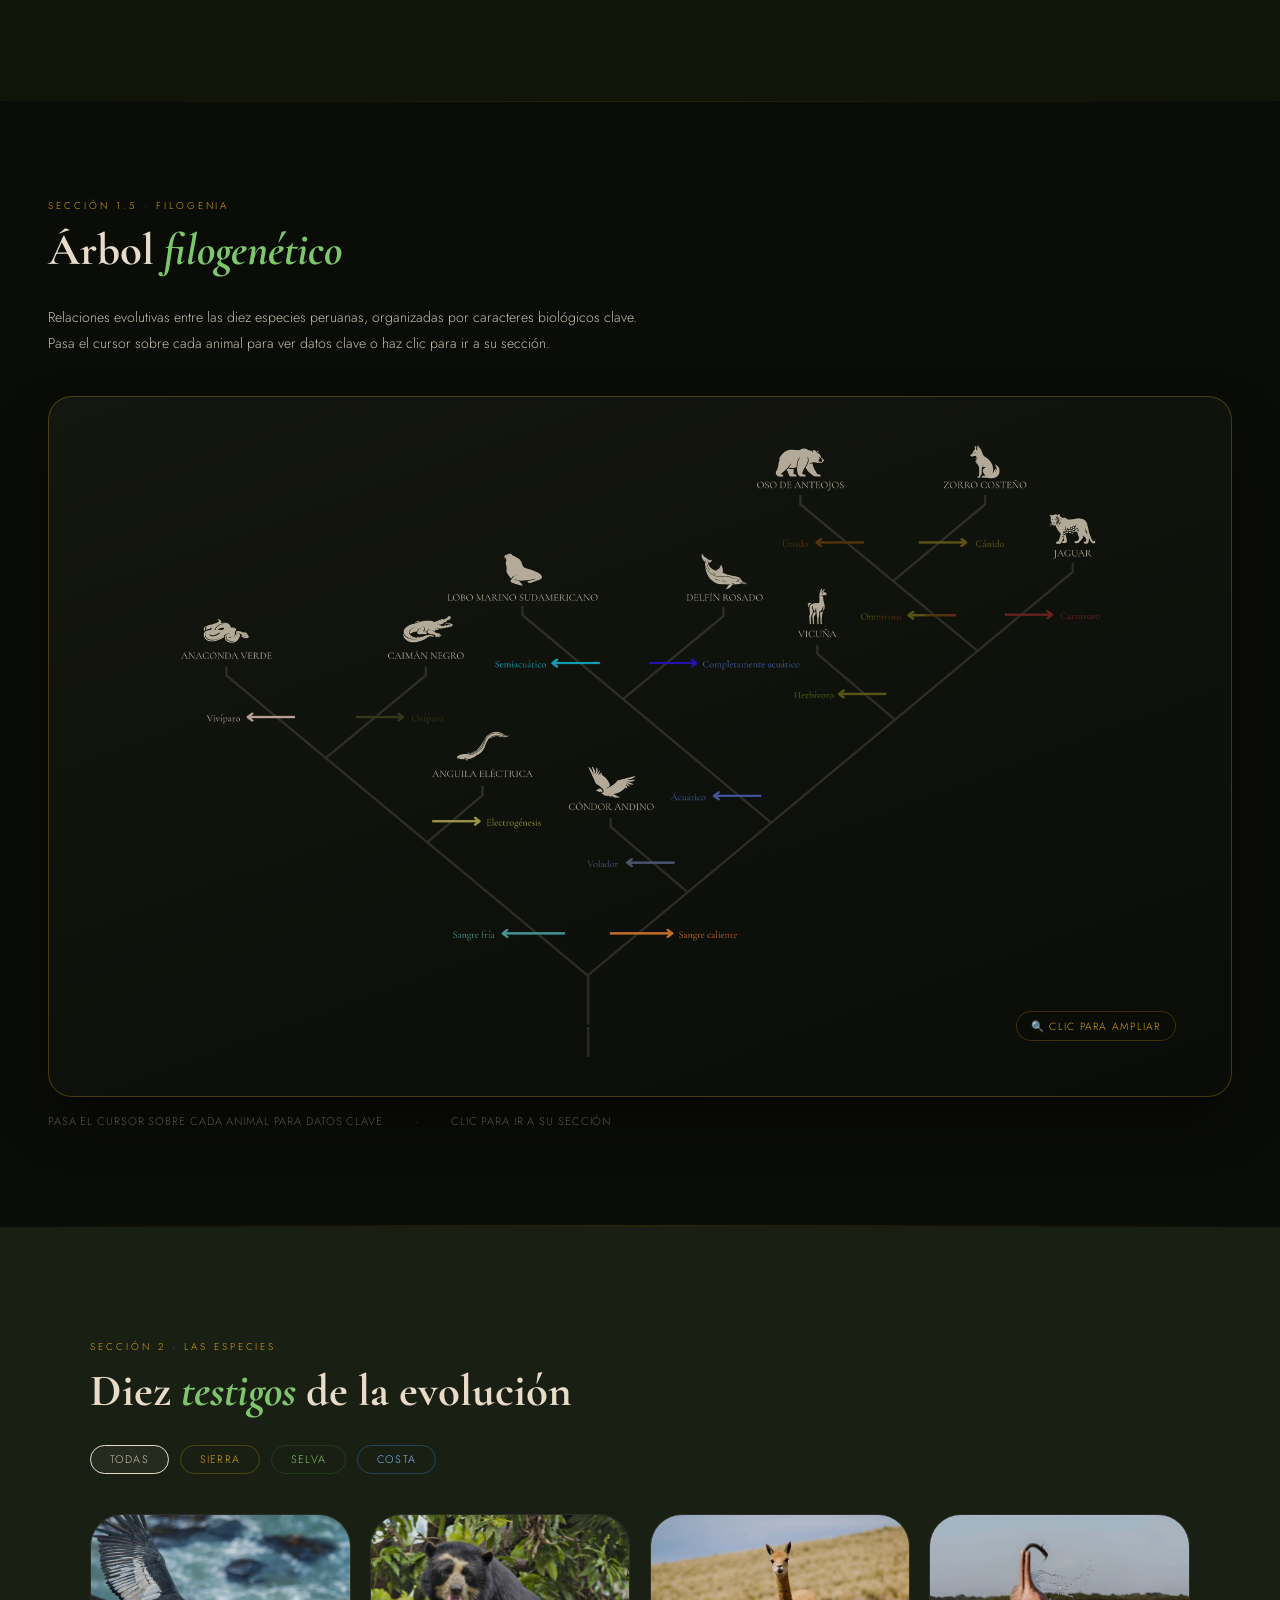
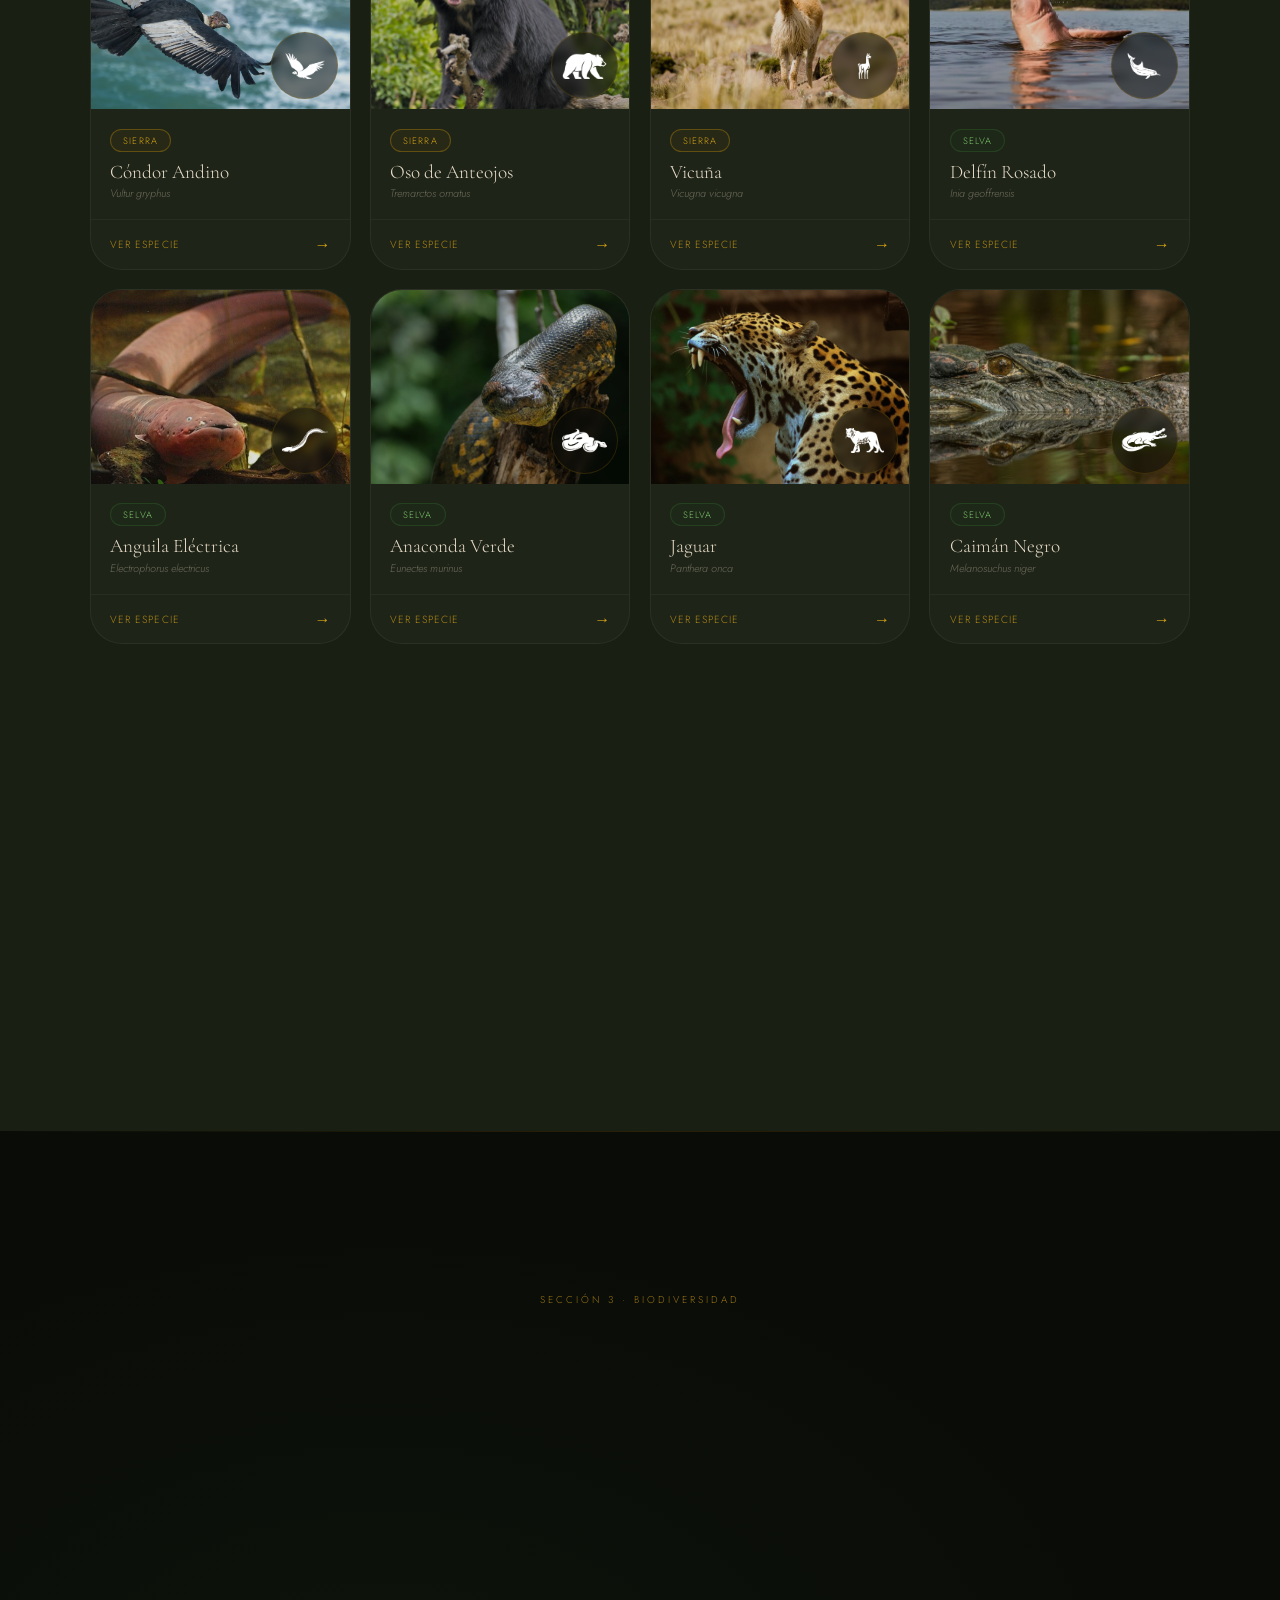
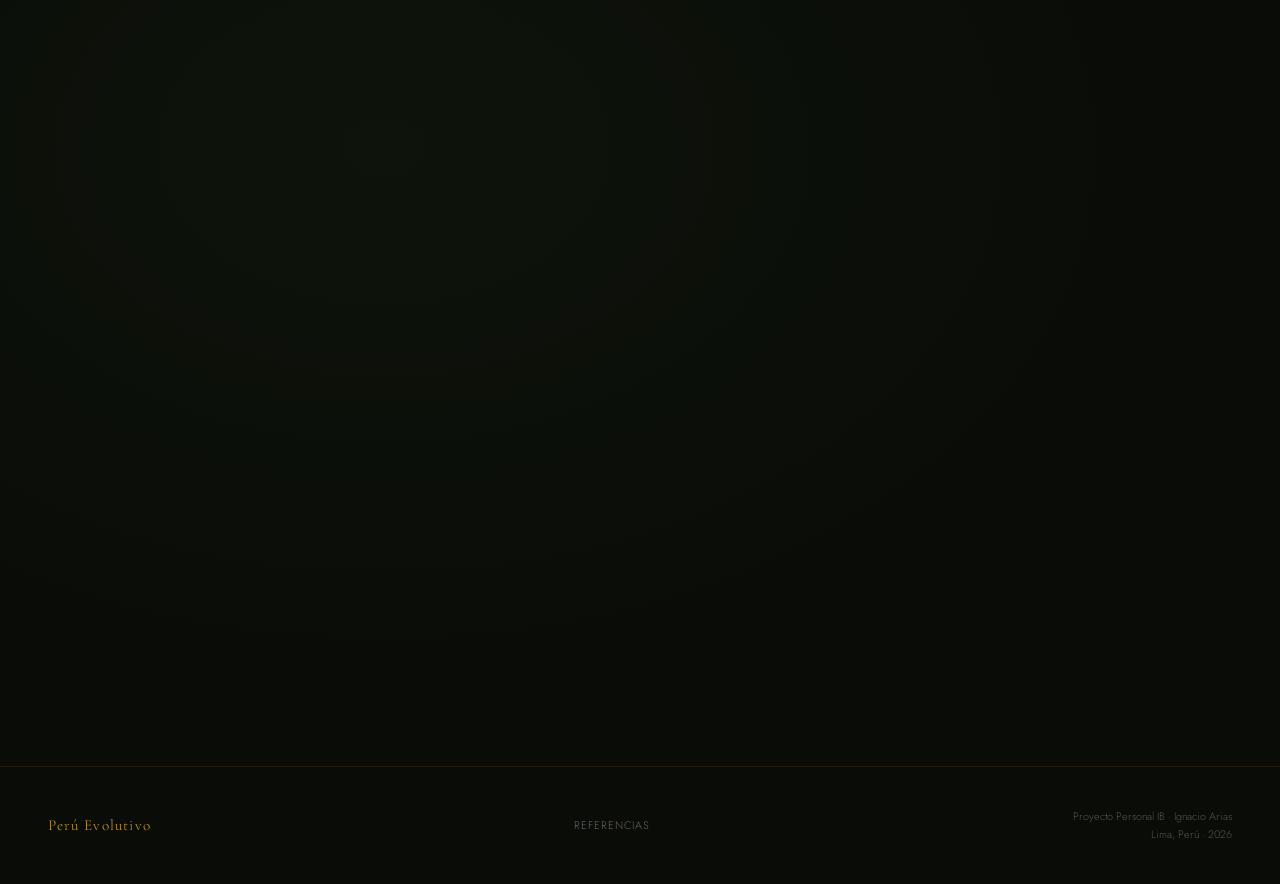
==== commit f5110c9f: "Add files via upload" ====
--- a/index.html
+++ b/index.html
@@ -267,16 +267,16 @@
     <div style="position:relative;width:100%">
       <img id="arbol-img" src="img/arbol-filogenetico-v2.png" alt="Árbol filogenético de 10 animales peruanos" style="width:100%;display:block">
       <!-- HOTSPOTS — recalibrados sobre img/arbol-filogenetico-v2.png (1920x1080) -->
-      <a href="anaconda.html" class="arbol-spot" style="left:4.8%;top:31.2%;transform:translate(-50%,-50%)" data-tip="🐍 Anaconda verde — Vivípara, inusual para reptiles. La serpiente más pesada del mundo." onclick="event.stopPropagation()"></a>
-      <a href="caiman.html" class="arbol-spot" style="left:26.7%;top:30.7%;transform:translate(-50%,-50%)" data-tip="🐊 Caimán negro — Ovíparo. El mayor depredador amazónico. Plan corporal sin cambios en 80 millones de años." onclick="event.stopPropagation()"></a>
-      <a href="pez.html" class="arbol-spot" style="left:32.8%;top:49.7%;transform:translate(-50%,-50%)" data-tip="⚡ Anguila eléctrica — Electrogenesis. Genera hasta 860V. Ejemplo icónico de evolución convergente." onclick="event.stopPropagation()"></a>
-      <a href="leon.html" class="arbol-spot" style="left:37.0%;top:21.2%;transform:translate(-50%,-50%)" data-tip="🦭 Lobo marino sudamericano — Semiacuático. Conserva extremidades funcionales en tierra." onclick="event.stopPropagation()"></a>
-      <a href="condor.html" class="arbol-spot" style="left:46.8%;top:55.7%;transform:translate(-50%,-50%)" data-tip="🦅 Cóndor andino — Volador. El ave no passeriforme de mayor envergadura del mundo. Hasta 3,3m de ala a ala." onclick="event.stopPropagation()"></a>
-      <a href="delfin.html" class="arbol-spot" style="left:58.8%;top:22.0%;transform:translate(-50%,-50%)" data-tip="🐬 Delfín rosado — Acuático obligado. El cetáceo de agua dulce más grande. Cuello articulado único entre cetáceos." onclick="event.stopPropagation()"></a>
-      <a href="oso.html" class="arbol-spot" style="left:67.2%;top:3.5%;transform:translate(-50%,-50%)" data-tip="🐻 Oso de anteojos — Omnívoro, Ursidae. El único oso nativo de Sudamérica. 95% de su dieta es vegetal." onclick="event.stopPropagation()"></a>
-      <a href="vicuna.html" class="arbol-spot" style="left:69.3%;top:26.9%;transform:translate(-50%,-50%)" data-tip="🦙 Vicuña — Herbívora. Camélido adaptado a la hipoxia andina. Fibra natural más fina del mundo." onclick="event.stopPropagation()"></a>
-      <a href="zorro.html" class="arbol-spot" style="left:87.4%;top:4.0%;transform:translate(-50%,-50%)" data-tip="🦊 Zorro costeño — Omnívoro, Canidae. Endémico del desierto costero peruano." onclick="event.stopPropagation()"></a>
-      <a href="jaguar.html" class="arbol-spot" style="left:96.8%;top:14.3%;transform:translate(-50%,-50%)" data-tip="🐆 Jaguar — Carnívoro. El félido más grande de América. Migró desde Asia hace ~1.5 millones de años." onclick="event.stopPropagation()"></a>
+      <a href="anaconda.html" class="arbol-spot" style="left:12.3%;top:31.7%;transform:translate(-50%,-50%)" data-tip="🐍 Anaconda verde — Vivípara, inusual para reptiles. La serpiente más pesada del mundo." onclick="event.stopPropagation()"></a>
+      <a href="caiman.html" class="arbol-spot" style="left:30.5%;top:31.1%;transform:translate(-50%,-50%)" data-tip="🐊 Caimán negro — Ovíparo. El mayor depredador amazónico. Plan corporal sin cambios en 80 millones de años." onclick="event.stopPropagation()"></a>
+      <a href="pez.html" class="arbol-spot" style="left:35.3%;top:50.4%;transform:translate(-50%,-50%)" data-tip="⚡ Anguila eléctrica — Electrogenesis. Genera hasta 860V. Ejemplo icónico de evolución convergente." onclick="event.stopPropagation()"></a>
+      <a href="leon.html" class="arbol-spot" style="left:39.1%;top:21.7%;transform:translate(-50%,-50%)" data-tip="🦭 Lobo marino sudamericano — Semiacuático. Conserva extremidades funcionales en tierra." onclick="event.stopPropagation()"></a>
+      <a href="condor.html" class="arbol-spot" style="left:47.3%;top:56.0%;transform:translate(-50%,-50%)" data-tip="🦅 Cóndor andino — Volador. El ave no passeriforme de mayor envergadura del mundo. Hasta 3,3m de ala a ala." onclick="event.stopPropagation()"></a>
+      <a href="delfin.html" class="arbol-spot" style="left:57.6%;top:23.2%;transform:translate(-50%,-50%)" data-tip="🐬 Delfín rosado — Acuático obligado. El cetáceo de agua dulce más grande. Cuello articulado único entre cetáceos." onclick="event.stopPropagation()"></a>
+      <a href="oso.html" class="arbol-spot" style="left:64.4%;top:4.1%;transform:translate(-50%,-50%)" data-tip="🐻 Oso de anteojos — Omnívoro, Ursidae. El único oso nativo de Sudamérica. 95% de su dieta es vegetal." onclick="event.stopPropagation()"></a>
+      <a href="vicuna.html" class="arbol-spot" style="left:66.1%;top:27.4%;transform:translate(-50%,-50%)" data-tip="🦙 Vicuña — Herbívora. Camélido adaptado a la hipoxia andina. Fibra natural más fina del mundo." onclick="event.stopPropagation()"></a>
+      <a href="zorro.html" class="arbol-spot" style="left:81.2%;top:4.6%;transform:translate(-50%,-50%)" data-tip="🦊 Zorro costeño — Omnívoro, Canidae. Endémico del desierto costero peruano." onclick="event.stopPropagation()"></a>
+      <a href="jaguar.html" class="arbol-spot" style="left:89.1%;top:14.9%;transform:translate(-50%,-50%)" data-tip="🐆 Jaguar — Carnívoro. El félido más grande de América. Migró desde Asia hace ~1.5 millones de años." onclick="event.stopPropagation()"></a>
       <!-- Botón zoom -->
       <div style="position:absolute;bottom:1rem;right:1rem;background:rgba(10,12,8,0.6);border:1px solid rgba(184,134,11,0.3);border-radius:var(--r-pill);padding:0.4rem 0.9rem;font-size:0.65rem;letter-spacing:0.12em;text-transform:uppercase;color:var(--dorado-claro);backdrop-filter:blur(4px);pointer-events:none">🔍 Clic para ampliar</div>
     </div>
